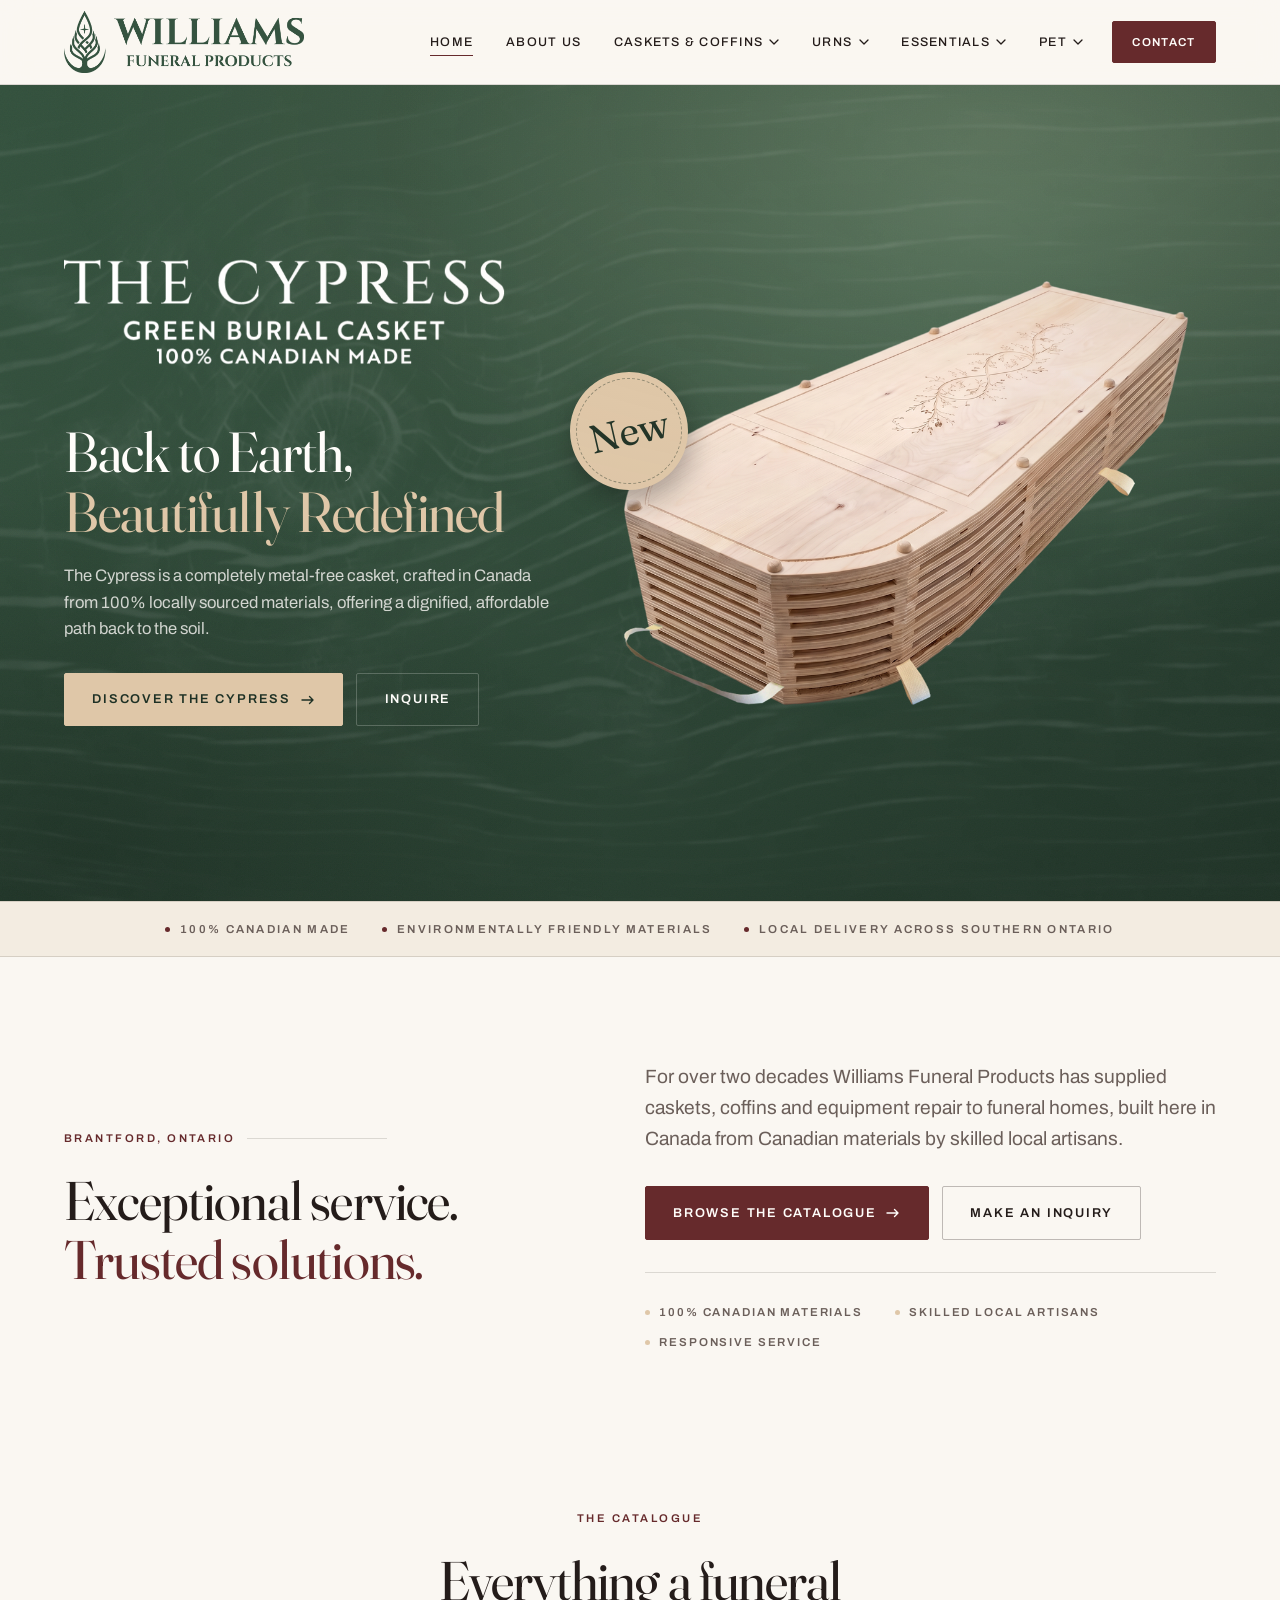
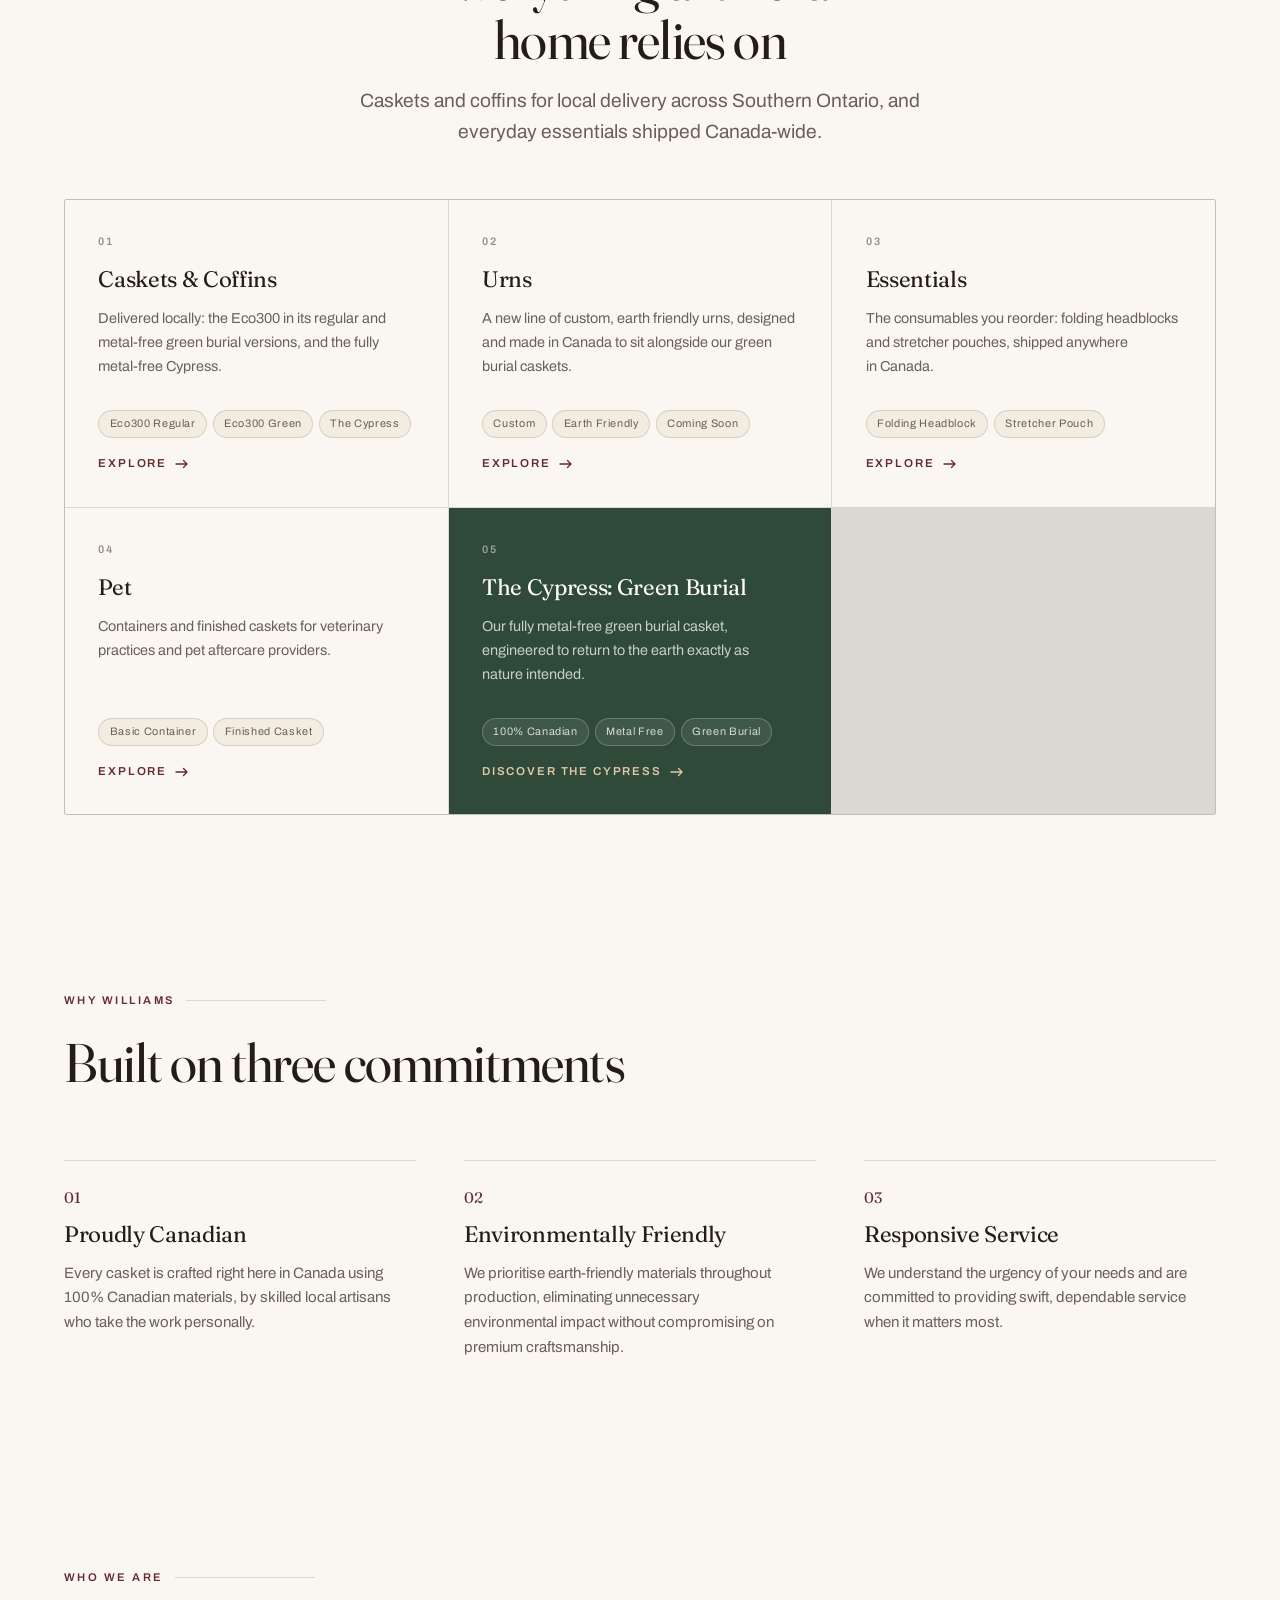
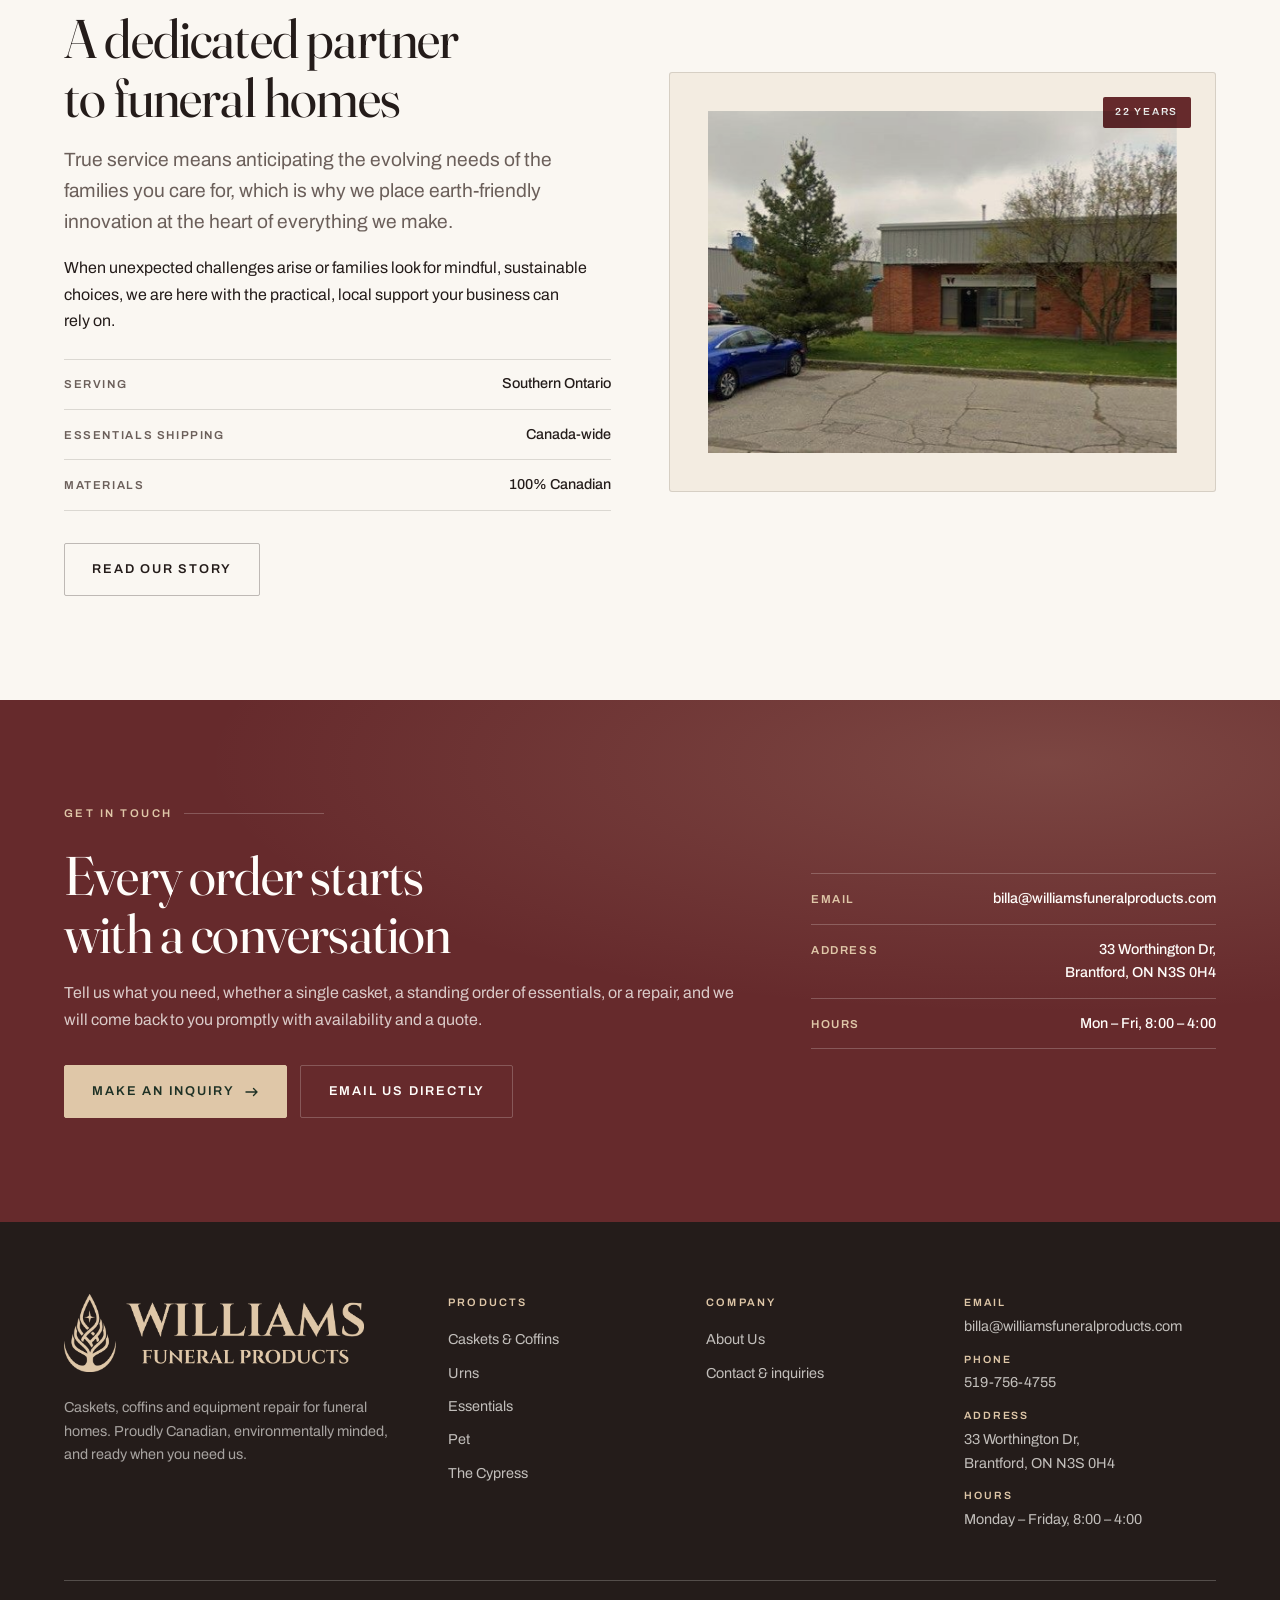
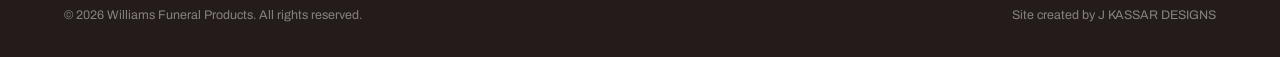
==== index.html @ d43fb92a "Add the Pet Urn as coming soon The Pet dropdown gains an earth friendly Pet Urn, tagged the same way" ====
<!DOCTYPE html>
<html lang="en-CA" class="no-js">
<head>
<meta charset="utf-8">
<meta name="viewport" content="width=device-width, initial-scale=1">
<title>Williams Funeral Products</title>
<meta name="description" content="Canadian casket manufacturer and funeral home supplier serving Southern Ontario. Caskets, coffins and equipment repair.">
<link rel="canonical" href="https://williamsfuneralproducts.com/">
<link rel="icon" href="favicon.ico" sizes="32x32">
<link rel="icon" href="assets/img/logos/icon-192.png" type="image/png" sizes="192x192">
<link rel="apple-touch-icon" href="apple-touch-icon.png">
<link rel="manifest" href="site.webmanifest">
<meta name="theme-color" content="#662a2c">

<!-- Open Graph / social -->
<meta property="og:type" content="website">
<meta property="og:site_name" content="Williams Funeral Products">
<meta property="og:title" content="Williams Funeral Products">
<meta property="og:description" content="Caskets, coffins and equipment repair for funeral homes. 100% Canadian materials, crafted by skilled local artisans in Brantford, Ontario.">
<meta property="og:url" content="https://williamsfuneralproducts.com/">
<meta property="og:image" content="https://williamsfuneralproducts.com/assets/img/site/og-default.jpg">
<meta property="og:image:width" content="1200">
<meta property="og:image:height" content="630">
<meta property="og:image:alt" content="Williams Funeral Products">
<meta property="og:locale" content="en_CA">
<meta name="twitter:card" content="summary_large_image">

<link rel="preconnect" href="https://fonts.googleapis.com">
<link rel="preconnect" href="https://fonts.gstatic.com" crossorigin>
<link href="https://fonts.googleapis.com/css2?family=Archivo:wght@400;500;600;700&family=Fraunces:opsz,wght@9..144,300..700&display=swap" rel="stylesheet">
<link rel="stylesheet" href="assets/css/style.css">
<script type="application/ld+json">
{
  "@context": "https://schema.org",
  "@type": "LocalBusiness",
  "@id": "https://williamsfuneralproducts.com/#business",
  "name": "Williams Funeral Products",
  "url": "https://williamsfuneralproducts.com/",
  "logo": "https://williamsfuneralproducts.com/assets/img/logos/wfp-logo.png",
  "image": "https://williamsfuneralproducts.com/assets/img/site/about-premises.jpg",
  "description": "Canadian casket manufacturer and funeral home supplier based in Brantford, Ontario. Caskets, coffins, essentials and equipment repair for Southern Ontario.",
  "telephone": "+1-519-756-4755",
  "email": "billa@williamsfuneralproducts.com",
  "address": {
    "@type": "PostalAddress",
    "streetAddress": "33 Worthington Dr",
    "addressLocality": "Brantford",
    "addressRegion": "ON",
    "postalCode": "N3S 0H4",
    "addressCountry": "CA"
  },
  "openingHoursSpecification": [{
    "@type": "OpeningHoursSpecification",
    "dayOfWeek": ["Monday","Tuesday","Wednesday","Thursday","Friday"],
    "opens": "08:00",
    "closes": "16:00"
  }],
  "areaServed": [
    {"@type":"AdministrativeArea","name":"Southern Ontario"},
    {"@type":"City","name":"Brantford, Ontario"},
    {"@type":"City","name":"Paris, Ontario"},
    {"@type":"City","name":"St. George, Ontario"},
    {"@type":"City","name":"Burford, Ontario"},
    {"@type":"City","name":"Mount Pleasant, Ontario"},
    {"@type":"City","name":"Scotland, Ontario"},
    {"@type":"City","name":"Cainsville, Ontario"},
    {"@type":"City","name":"Ohsweken, Ontario"},
    {"@type":"City","name":"Hagersville, Ontario"},
    {"@type":"City","name":"Caledonia, Ontario"},
    {"@type":"City","name":"Waterford, Ontario"},
    {"@type":"City","name":"Simcoe, Ontario"},
    {"@type":"City","name":"Port Dover, Ontario"},
    {"@type":"City","name":"Delhi, Ontario"},
    {"@type":"City","name":"Norwich, Ontario"},
    {"@type":"City","name":"Tillsonburg, Ontario"},
    {"@type":"City","name":"Woodstock, Ontario"},
    {"@type":"City","name":"Ingersoll, Ontario"},
    {"@type":"City","name":"Ayr, Ontario"},
    {"@type":"City","name":"Cambridge, Ontario"},
    {"@type":"City","name":"Kitchener, Ontario"},
    {"@type":"City","name":"Waterloo, Ontario"},
    {"@type":"City","name":"Guelph, Ontario"},
    {"@type":"City","name":"Hamilton, Ontario"},
    {"@type":"City","name":"Ancaster, Ontario"},
    {"@type":"City","name":"Dundas, Ontario"},
    {"@type":"City","name":"Stoney Creek, Ontario"},
    {"@type":"City","name":"Waterdown, Ontario"},
    {"@type":"City","name":"Flamborough, Ontario"},
    {"@type":"City","name":"Binbrook, Ontario"},
    {"@type":"City","name":"Burlington, Ontario"},
    {"@type":"City","name":"Grimsby, Ontario"},
    {"@type":"City","name":"Beamsville, Ontario"},
    {"@type":"City","name":"Lincoln, Ontario"},
    {"@type":"City","name":"Smithville, Ontario"},
    {"@type":"City","name":"St. Catharines, Ontario"},
    {"@type":"City","name":"Niagara Falls, Ontario"},
    {"@type":"City","name":"Niagara-on-the-Lake, Ontario"},
    {"@type":"City","name":"Thorold, Ontario"},
    {"@type":"City","name":"Welland, Ontario"},
    {"@type":"City","name":"Port Colborne, Ontario"},
    {"@type":"City","name":"Fort Erie, Ontario"},
    {"@type":"City","name":"Toronto, Ontario"},
    {"@type":"City","name":"Etobicoke, Ontario"},
    {"@type":"City","name":"North York, Ontario"},
    {"@type":"City","name":"Scarborough, Ontario"},
    {"@type":"City","name":"Mississauga, Ontario"},
    {"@type":"City","name":"Brampton, Ontario"},
    {"@type":"City","name":"Vaughan, Ontario"},
    {"@type":"City","name":"Woodbridge, Ontario"},
    {"@type":"City","name":"Markham, Ontario"},
    {"@type":"City","name":"Richmond Hill, Ontario"},
    {"@type":"City","name":"Thornhill, Ontario"},
    {"@type":"City","name":"Oakville, Ontario"},
    {"@type":"City","name":"Milton, Ontario"},
    {"@type":"City","name":"Georgetown, Ontario"},
    {"@type":"City","name":"Halton Hills, Ontario"},
    {"@type":"City","name":"Caledon, Ontario"},
    {"@type":"City","name":"Bolton, Ontario"},
    {"@type":"City","name":"Newmarket, Ontario"},
    {"@type":"City","name":"Aurora, Ontario"},
    {"@type":"City","name":"King City, Ontario"},
    {"@type":"City","name":"Stouffville, Ontario"},
    {"@type":"City","name":"Pickering, Ontario"},
    {"@type":"City","name":"Ajax, Ontario"},
    {"@type":"City","name":"Whitby, Ontario"},
    {"@type":"City","name":"Oshawa, Ontario"},
    {"@type":"City","name":"Bowmanville, Ontario"},
    {"@type":"City","name":"Windsor, Ontario"},
    {"@type":"City","name":"LaSalle, Ontario"},
    {"@type":"City","name":"Tecumseh, Ontario"},
    {"@type":"City","name":"Amherstburg, Ontario"},
    {"@type":"City","name":"Essex, Ontario"},
    {"@type":"City","name":"Kingsville, Ontario"},
    {"@type":"City","name":"Leamington, Ontario"},
    {"@type":"City","name":"Lakeshore, Ontario"},
    {"@type":"City","name":"Belle River, Ontario"},
    {"@type":"City","name":"Harrow, Ontario"},
    {"@type":"City","name":"Chatham, Ontario"},
    {"@type":"City","name":"Wallaceburg, Ontario"},
    {"@type":"City","name":"Tilbury, Ontario"},
    {"@type":"City","name":"Blenheim, Ontario"},
    {"@type":"City","name":"Ridgetown, Ontario"},
    {"@type":"City","name":"Wheatley, Ontario"},
    {"@type":"City","name":"London, Ontario"},
    {"@type":"City","name":"St. Thomas, Ontario"},
    {"@type":"City","name":"Strathroy, Ontario"},
    {"@type":"City","name":"Sarnia, Ontario"}
  ],
  "knowsAbout": [
    "100% Canadian-made caskets",
    "100% metal-free burial casket",
    "Canadian casket manufacturer",
    "Canadian casket supplier",
    "Canadian caskets and funeral supplies",
    "Canadian funeral products manufacturer",
    "Canadian funeral products supplier",
    "Canadian green burial casket",
    "Canadian-made caskets",
    "Canadian-made funeral caskets",
    "Canadian-made green casket",
    "Canadian-made wood caskets",
    "affordable funeral caskets",
    "affordable green burial casket",
    "animal aftercare supplies",
    "biodegradable casket Canada",
    "biodegradable casket supplier",
    "biodegradable coffin Canada",
    "burial caskets Canada",
    "cardboard headblock",
    "casket containers Canada",
    "casket delivery Southern Ontario",
    "casket delivery for funeral homes",
    "casket for natural burial cemetery",
    "casket manufacturer Brantford",
    "casket manufacturer Brantford Ontario",
    "casket manufacturer Ontario",
    "casket supplier Brantford",
    "casket supplier Burlington",
    "casket supplier Cambridge Ontario",
    "casket supplier Canada",
    "casket supplier Hamilton",
    "casket supplier London Ontario",
    "casket supplier Niagara Falls",
    "casket supplier Ontario",
    "casket supplier Southern Ontario",
    "casket supplier Southwestern Ontario",
    "casket supplier St. Catharines",
    "casket supplier Toronto",
    "casket supplier for funeral directors",
    "caskets and mortuary supplies Canada",
    "caskets for funeral homes",
    "custom funeral caskets",
    "eco casket for funeral homes",
    "eco-friendly casket Canada",
    "eco-friendly caskets for funeral homes",
    "eco-friendly funeral products Canada",
    "environmentally friendly casket",
    "environmentally friendly caskets Canada",
    "environmentally responsible funeral products",
    "exhumation container supplier",
    "faith-specific funeral caskets",
    "finished pet casket",
    "folding funeral headblock",
    "funeral casket catalogue",
    "funeral containers Canada",
    "funeral director essentials",
    "funeral director products Canada",
    "funeral director supplies Canada",
    "funeral headblocks",
    "funeral home casket supplier",
    "funeral home consumables",
    "funeral home equipment Canada",
    "funeral home equipment repair",
    "funeral home green burial options",
    "funeral home supplier Ontario",
    "funeral home supplier Woodstock Ontario",
    "funeral home supplies Canada",
    "funeral home supplies Guelph",
    "funeral home supplies Hamilton",
    "funeral home supplies Mississauga",
    "funeral home supplies Southern Ontario",
    "funeral home supplies and equipment",
    "funeral home supplies online Canada",
    "funeral industry equipment supplier",
    "funeral industry supplies Canada",
    "funeral positioning equipment",
    "funeral preparation headrest",
    "funeral preparation supplies",
    "funeral products supplier Canada",
    "funeral products supplier Oakville",
    "funeral products supplier Southern Ontario",
    "funeral supplies Brantford Ontario",
    "funeral supplies Greater Toronto Area",
    "funeral supplies Kitchener-Waterloo",
    "funeral supplies Niagara Region",
    "funeral supplies Southern Ontario",
    "funeral supplies shipped across Canada",
    "funeral supply company Brantford",
    "funeral supply company Canada",
    "funeral transfer pouch",
    "green burial casket Canada",
    "green burial casket supplier",
    "green funeral products Canada",
    "human remains transfer pouch",
    "lightweight green burial casket",
    "locally made Canadian caskets",
    "locally sourced Canadian casket",
    "made-to-order caskets",
    "memorial theme casket",
    "metal-free casket Canada",
    "mortuary headblocks",
    "mortuary preparation supplies",
    "mortuary stretcher pouch",
    "mortuary supplies Canada",
    "mortuary supplies Southern Ontario",
    "mortuary supplies online Canada",
    "natural burial casket Canada",
    "natural burial coffin Canada",
    "natural burial products Canada",
    "natural cedar casket",
    "natural wood burial casket",
    "organic burial casket Canada",
    "pet aftercare products",
    "pet burial containers",
    "pet casket supplier",
    "pet caskets Canada",
    "pet caskets for aftercare providers",
    "pet caskets for crematoriums",
    "pet caskets for veterinarians",
    "pet cremation containers",
    "pet funeral casket supplier",
    "pet funeral products Canada",
    "pet memorial caskets",
    "pet remains containers",
    "plywood caskets Canada",
    "poplar caskets Canada",
    "red cedar funeral casket",
    "religious caskets Canada",
    "rope handle casket",
    "stretcher pouch Canada",
    "sustainable casket Canada",
    "sustainable death-care products",
    "sustainable funeral casket",
    "sustainable funeral products Canada",
    "unique funeral caskets",
    "veterinary aftercare supplies",
    "veterinary funeral supplies",
    "viewing casket Canada",
    "wholesale casket supplier",
    "wholesale caskets Canada",
    "wholesale pet caskets Canada",
    "wooden caskets Canada",
    "wooden pet caskets",
    "Canadian casket manufacturing",
    "casket supply for funeral homes",
    "wholesale caskets",
    "funeral home supplies",
    "mortuary supplies",
    "funeral director supplies",
    "wooden caskets",
    "plywood caskets",
    "poplar caskets",
    "rope handle caskets",
    "viewing caskets",
    "green burial caskets",
    "natural burial caskets",
    "biodegradable caskets",
    "metal-free caskets",
    "eco-friendly caskets",
    "sustainable funeral products",
    "stretcher pouches",
    "human remains transfer pouches",
    "folding headblocks",
    "pet caskets",
    "wholesale pet caskets"
  ]
}
</script>
</head>
<body>
<a class="skip-link" href="#main">Skip to content</a>

<!-- ====================================================================
     Header
     ==================================================================== -->
<header class="site-head" data-head>
  <div class="wrap head-bar">
    <a class="brand" href="./" aria-label="Williams Funeral Products home">
      <img class="brand__full" src="assets/img/logos/wfp-logo.png" alt="" width="1846" height="477">
    </a>

    <nav class="nav" aria-label="Primary">
      <ul class="nav__list">
        <li class="nav__item"><a class="nav__link" href="./">Home</a></li>
        <li class="nav__item"><a class="nav__link" href="about">About Us</a></li>

        <li class="nav__item" data-dropdown>
          <a class="nav__link" href="caskets-containers" data-dropdown-trigger aria-expanded="false" aria-controls="menu-caskets">
            Caskets &amp; Coffins
            <svg class="nav__caret" width="10" height="6" viewBox="0 0 10 6" fill="none" aria-hidden="true"><path d="M1 1l4 4 4-4" stroke="currentColor" stroke-width="1.3" stroke-linecap="round" stroke-linejoin="round"/></svg>
          </a>
          <div class="mega" id="menu-caskets" data-dropdown-panel data-open="false">
            <p class="mega__head">Caskets &amp; Coffins, Local Delivery</p>
            <ul class="mega__list">
              <li><a class="mega__link" href="caskets-containers#eco300">Eco300 Regular</a></li>
              <li><a class="mega__link" href="caskets-containers#eco300-green">Eco300 Green</a></li>
              <li><a class="mega__link" href="cypress">The Cypress (Green Burial)</a></li>
            </ul>
            <a class="mega__all" href="caskets-containers">View all caskets &amp; coffins</a>
          </div>
        </li>

        <li class="nav__item" data-dropdown>
          <a class="nav__link" href="urns-vessels" data-dropdown-trigger aria-expanded="false" aria-controls="menu-urns">
            Urns
            <svg class="nav__caret" width="10" height="6" viewBox="0 0 10 6" fill="none" aria-hidden="true"><path d="M1 1l4 4 4-4" stroke="currentColor" stroke-width="1.3" stroke-linecap="round" stroke-linejoin="round"/></svg>
          </a>
          <div class="mega" id="menu-urns" data-dropdown-panel data-open="false">
            <p class="mega__head">Urns</p>
            <ul class="mega__list">
              <li><a class="mega__link" href="urns-vessels#custom-earth-friendly-urns">Custom Earth Friendly Urns <span class="soon-tag">Coming soon</span></a></li>
            </ul>
            <a class="mega__all" href="urns-vessels">View the urn range</a>
          </div>
        </li>


        <li class="nav__item" data-dropdown>
          <a class="nav__link" href="essentials" data-dropdown-trigger aria-expanded="false" aria-controls="menu-essentials">
            Essentials
            <svg class="nav__caret" width="10" height="6" viewBox="0 0 10 6" fill="none" aria-hidden="true"><path d="M1 1l4 4 4-4" stroke="currentColor" stroke-width="1.3" stroke-linecap="round" stroke-linejoin="round"/></svg>
          </a>
          <div class="mega" id="menu-essentials" data-dropdown-panel data-open="false">
            <p class="mega__head">Online Store Essentials, Canada-wide</p>
            <ul class="mega__list">
              <li><a class="mega__link" href="essentials#folding-headblock">Folding Headblock</a></li>
              <li><a class="mega__link" href="essentials#stretcher-pouch">Stretcher Pouch</a></li>
            </ul>
            <a class="mega__all" href="essentials">View all essentials</a>
          </div>
        </li>

        <li class="nav__item" data-dropdown>
          <a class="nav__link" href="veterinarian-pet" data-dropdown-trigger aria-expanded="false" aria-controls="menu-vet">
            Pet
            <svg class="nav__caret" width="10" height="6" viewBox="0 0 10 6" fill="none" aria-hidden="true"><path d="M1 1l4 4 4-4" stroke="currentColor" stroke-width="1.3" stroke-linecap="round" stroke-linejoin="round"/></svg>
          </a>
          <div class="mega" id="menu-vet" data-dropdown-panel data-open="false">
            <p class="mega__head">Pet Products</p>
            <ul class="mega__list">
              <li><a class="mega__link" href="veterinarian-pet#basic-container">Basic Container</a></li>
              <li><a class="mega__link" href="veterinarian-pet#finished-casket">Finished Casket</a></li>
              <li><a class="mega__link" href="veterinarian-pet#pet-urn">Pet Urn <span class="soon-tag">Coming soon</span></a></li>
            </ul>
            <a class="mega__all" href="veterinarian-pet">View all pet products</a>
          </div>
        </li>

        <li class="nav__item nav__item--cta"><a class="btn btn--nav" href="contact">Contact</a></li>
      </ul>
    </nav>


    <button class="burger" type="button" data-burger aria-expanded="false" aria-controls="mobile-drawer" aria-label="Open menu">
      <span></span><span></span><span></span>
    </button>
  </div>

</header>

<!-- Mobile drawer: a direct child of <body>. It must NOT live inside
     .site-head, whose backdrop-filter would make the header a
     containing block for this fixed-position element. -->
  <div class="drawer" id="mobile-drawer" data-drawer data-open="false" aria-hidden="true">
    <ul class="drawer__list">
      <li class="drawer__item"><a class="drawer__link" href="./">Home</a></li>
      <li class="drawer__item"><a class="drawer__link" href="about">About Us</a></li>

      <li class="drawer__item">
        <button class="drawer__toggle" type="button" data-acc-trigger aria-expanded="false" aria-controls="acc-caskets">
          Caskets &amp; Coffins
          <svg class="nav__caret" width="12" height="7" viewBox="0 0 10 6" fill="none" aria-hidden="true"><path d="M1 1l4 4 4-4" stroke="currentColor" stroke-width="1.3" stroke-linecap="round" stroke-linejoin="round"/></svg>
        </button>
        <div class="drawer__panel" id="acc-caskets" data-open="false"><div>
          <ul class="drawer__sub">
            <li><a href="caskets-containers#eco300">Eco300 Regular</a></li>
            <li><a href="caskets-containers#eco300-green">Eco300 Green</a></li>
            <li><a href="cypress">The Cypress (Green Burial)</a></li>
            <li><a href="caskets-containers">View all &rarr;</a></li>
          </ul>
        </div></div>
      </li>

      <li class="drawer__item">
        <button class="drawer__toggle" type="button" data-acc-trigger aria-expanded="false" aria-controls="acc-urns">
          Urns
          <svg class="nav__caret" width="12" height="7" viewBox="0 0 10 6" fill="none" aria-hidden="true"><path d="M1 1l4 4 4-4" stroke="currentColor" stroke-width="1.3" stroke-linecap="round" stroke-linejoin="round"/></svg>
        </button>
        <div class="drawer__panel" id="acc-urns" data-open="false"><div>
          <ul class="drawer__sub">
            <li><a href="urns-vessels#custom-earth-friendly-urns">Custom Earth Friendly Urns <span class="soon-tag">Coming soon</span></a></li>
            <li><a href="urns-vessels">View all &rarr;</a></li>
          </ul>
        </div></div>
      </li>


      <li class="drawer__item">
        <button class="drawer__toggle" type="button" data-acc-trigger aria-expanded="false" aria-controls="acc-essentials">
          Essentials
          <svg class="nav__caret" width="12" height="7" viewBox="0 0 10 6" fill="none" aria-hidden="true"><path d="M1 1l4 4 4-4" stroke="currentColor" stroke-width="1.3" stroke-linecap="round" stroke-linejoin="round"/></svg>
        </button>
        <div class="drawer__panel" id="acc-essentials" data-open="false"><div>
          <ul class="drawer__sub">
            <li><a href="essentials#folding-headblock">Folding Headblock</a></li>
            <li><a href="essentials#stretcher-pouch">Stretcher Pouch</a></li>
            <li><a href="essentials">View all &rarr;</a></li>
          </ul>
        </div></div>
      </li>

      <li class="drawer__item">
        <button class="drawer__toggle" type="button" data-acc-trigger aria-expanded="false" aria-controls="acc-vet">
          Pet
          <svg class="nav__caret" width="12" height="7" viewBox="0 0 10 6" fill="none" aria-hidden="true"><path d="M1 1l4 4 4-4" stroke="currentColor" stroke-width="1.3" stroke-linecap="round" stroke-linejoin="round"/></svg>
        </button>
        <div class="drawer__panel" id="acc-vet" data-open="false"><div>
          <ul class="drawer__sub">
            <li><a href="veterinarian-pet#basic-container">Basic Container</a></li>
            <li><a href="veterinarian-pet#finished-casket">Finished Casket</a></li>
            <li><a href="veterinarian-pet#pet-urn">Pet Urn <span class="soon-tag">Coming soon</span></a></li>
            <li><a href="veterinarian-pet">View all &rarr;</a></li>
          </ul>
        </div></div>
      </li>

      <li class="drawer__item"><a class="drawer__link" href="contact">Contact</a></li>
    </ul>

    <div class="drawer__foot">
      <a class="btn" href="contact">Make an inquiry</a>
      <div class="drawer__meta">
        <a href="mailto:billa@williamsfuneralproducts.com">billa@williamsfuneralproducts.com</a>
        <a href="tel:+15197564755">519-756-4755</a>
        <span>33 Worthington Dr, Brantford, ON N3S 0H4</span>
        <span>Monday &ndash; Friday, 8:00 &ndash; 4:00</span>
      </div>
    </div>
  </div>

<main id="main">

  <!-- ==================================================================
       Hero: The Cypress
       A full-width forest band, in the same language as the Cypress
       page's own hero. The photograph is flattened onto the forest
       ground at export, so the band's warm wash is painted above the
       content to keep the join invisible.
       ================================================================== -->
  <section class="cyp-hero" aria-labelledby="cyp-hero-title">
    <div class="wrap cyp-hero__inner">
      <div class="cyp-hero__copy">
        <img class="cyp-hero__mark" src="assets/img/logos/cypress-text-white.png" alt="" width="677" height="161" data-rise="1">

        <h1 class="cyp-hero__title" id="cyp-hero-title" data-rise="2">
          Back to Earth,
          <em>Beautifully Redefined</em>
        </h1>

        <p class="cyp-hero__lede" data-rise="3">
          The Cypress is a completely metal-free casket, crafted in Canada from
          100% locally sourced materials, offering a dignified, affordable path
          back to the soil.
        </p>

        <div class="btn-row cyp-hero__actions" data-rise="4">
          <a class="btn btn--sand" href="cypress">
            Discover the Cypress
            <svg class="btn__arrow" width="14" height="10" viewBox="0 0 14 10" fill="none" aria-hidden="true"><path d="M1 5h11M8.5 1.5L12 5l-3.5 3.5" stroke="currentColor" stroke-width="1.4" stroke-linecap="round" stroke-linejoin="round"/></svg>
          </a>
          <a class="btn btn--light cyp-hero__inquire" href="contact?product=The%20Cypress">Inquire</a>
        </div>
      </div>

      <div class="cyp-hero__stage" data-rise="5">
        <div class="cyp-hero__frame">
          <p class="sticker"><span class="sticker__word">New</span></p>
          <img class="cyp-hero__img" src="assets/img/products/cypress-hero.png" alt="The Cypress green burial casket, a light natural wood casket with slatted sides and a carved botanical motif on the lid" width="1000" height="752" loading="eager" fetchpriority="high">
        </div>
      </div>
    </div>
  </section>

  <div class="strip strip--wide">
    <div class="wrap strip__inner">
      <span><i class="strip__dot" aria-hidden="true"></i> 100% Canadian Made</span>
      <span><i class="strip__dot" aria-hidden="true"></i> Environmentally Friendly Materials</span>
      <span><i class="strip__dot" aria-hidden="true"></i> Local Delivery Across Southern Ontario</span>
    </div>
  </div>

  <!-- ==================================================================
       Who we are, in brief
       ================================================================== -->
  <section class="section intro" aria-labelledby="intro-title">
    <div class="wrap">
      <div class="intro__grid">
        <div data-reveal>
          <p class="eyebrow">Brantford, Ontario</p>
          <h2 class="h-lg intro__title" id="intro-title">
            Exceptional service.
            <em>Trusted solutions.</em>
          </h2>
        </div>

        <div data-reveal data-delay="1">
          <p class="lede">
            For over two decades Williams Funeral Products has supplied caskets,
            coffins and equipment repair to funeral homes, built here in
            Canada from Canadian materials by skilled local artisans.
          </p>
          <div class="btn-row intro__actions">
            <a class="btn" href="caskets-containers">
              Browse the catalogue
              <svg class="btn__arrow" width="14" height="10" viewBox="0 0 14 10" fill="none" aria-hidden="true"><path d="M1 5h11M8.5 1.5L12 5l-3.5 3.5" stroke="currentColor" stroke-width="1.4" stroke-linecap="round" stroke-linejoin="round"/></svg>
            </a>
            <a class="btn btn--ghost" href="contact">Make an inquiry</a>
          </div>
          <ul class="marks">
            <li>100% Canadian materials</li>
            <li>Skilled local artisans</li>
            <li>Responsive service</li>
          </ul>
        </div>
      </div>
    </div>
  </section>

  <!-- ==================================================================
       Catalogue
       ================================================================== -->
  <section class="section section--pull-up" aria-labelledby="cat-title">
    <div class="wrap">
      <div class="sec-head sec-head--center">
        <div class="sec-head__text" data-reveal>
          <p class="eyebrow eyebrow--center">The catalogue</p>
          <h2 class="h-lg sec-head__title" id="cat-title">Everything a funeral home relies on</h2>
          <p class="lede">
            Caskets and coffins for local delivery across Southern Ontario,
            and everyday essentials shipped Canada-wide.
          </p>
        </div>
        <!-- Temporarily removed until the printed catalogue exists. Restore as is.
        <a class="link-rule" href="contact" data-reveal data-delay="1">
          Request a full catalogue
          <svg width="14" height="10" viewBox="0 0 14 10" fill="none" aria-hidden="true"><path d="M1 5h11M8.5 1.5L12 5l-3.5 3.5" stroke="currentColor" stroke-width="1.4" stroke-linecap="round" stroke-linejoin="round"/></svg>
        </a>
        -->
      </div>

      <div class="cat-grid">
        <a class="cat-card" href="caskets-containers" data-reveal>
          <span class="cat-card__num">01</span>
          <h3 class="h-sm cat-card__title">Caskets &amp; Coffins</h3>
          <p class="cat-card__text">Delivered locally: the Eco300 in its regular and metal-free green burial versions, and the fully metal-free Cypress.</p>
          <ul class="cat-card__tags"><li>Eco300 Regular</li><li>Eco300 Green</li><li>The Cypress</li></ul>
          <span class="cat-card__go">Explore <svg width="14" height="10" viewBox="0 0 14 10" fill="none" aria-hidden="true"><path d="M1 5h11M8.5 1.5L12 5l-3.5 3.5" stroke="currentColor" stroke-width="1.4" stroke-linecap="round" stroke-linejoin="round"/></svg></span>
        </a>

        <a class="cat-card" href="urns-vessels" data-reveal data-delay="1">
          <span class="cat-card__num">02</span>
          <h3 class="h-sm cat-card__title">Urns</h3>
          <p class="cat-card__text">A new line of custom, earth friendly urns, designed and made in Canada to sit alongside our green burial caskets.</p>
          <ul class="cat-card__tags"><li>Custom</li><li>Earth Friendly</li><li>Coming Soon</li></ul>
          <span class="cat-card__go">Explore <svg width="14" height="10" viewBox="0 0 14 10" fill="none" aria-hidden="true"><path d="M1 5h11M8.5 1.5L12 5l-3.5 3.5" stroke="currentColor" stroke-width="1.4" stroke-linecap="round" stroke-linejoin="round"/></svg></span>
        </a>


        <a class="cat-card" href="essentials" data-reveal>
          <span class="cat-card__num">03</span>
          <h3 class="h-sm cat-card__title">Essentials</h3>
          <p class="cat-card__text">The consumables you reorder: folding headblocks and stretcher pouches, shipped anywhere in Canada.</p>
          <ul class="cat-card__tags"><li>Folding Headblock</li><li>Stretcher Pouch</li></ul>
          <span class="cat-card__go">Explore <svg width="14" height="10" viewBox="0 0 14 10" fill="none" aria-hidden="true"><path d="M1 5h11M8.5 1.5L12 5l-3.5 3.5" stroke="currentColor" stroke-width="1.4" stroke-linecap="round" stroke-linejoin="round"/></svg></span>
        </a>

        <a class="cat-card" href="veterinarian-pet" data-reveal data-delay="1">
          <span class="cat-card__num">04</span>
          <h3 class="h-sm cat-card__title">Pet</h3>
          <p class="cat-card__text">Containers and finished caskets for veterinary practices and pet aftercare providers.</p>
          <ul class="cat-card__tags"><li>Basic Container</li><li>Finished Casket</li></ul>
          <span class="cat-card__go">Explore <svg width="14" height="10" viewBox="0 0 14 10" fill="none" aria-hidden="true"><path d="M1 5h11M8.5 1.5L12 5l-3.5 3.5" stroke="currentColor" stroke-width="1.4" stroke-linecap="round" stroke-linejoin="round"/></svg></span>
        </a>

        <a class="cat-card cat-card--accent" href="cypress" data-reveal data-delay="2">
          <span class="cat-card__num">05</span>
          <h3 class="h-sm cat-card__title">The Cypress: Green Burial</h3>
          <p class="cat-card__text">Our fully metal-free green burial casket, engineered to return to the earth exactly as nature intended.</p>
          <ul class="cat-card__tags"><li>100% Canadian</li><li>Metal Free</li><li>Green Burial</li></ul>
          <span class="cat-card__go">Discover the Cypress <svg width="14" height="10" viewBox="0 0 14 10" fill="none" aria-hidden="true"><path d="M1 5h11M8.5 1.5L12 5l-3.5 3.5" stroke="currentColor" stroke-width="1.4" stroke-linecap="round" stroke-linejoin="round"/></svg></span>
        </a>
      </div>
    </div>
  </section>

  <!-- ==================================================================
       Why Williams
       ================================================================== -->
  <section class="section section--tight" aria-labelledby="why-title">
    <div class="wrap">
      <div class="sec-head">
        <div class="sec-head__text" data-reveal>
          <p class="eyebrow">Why Williams</p>
          <h2 class="h-lg sec-head__title" id="why-title">Built on three commitments</h2>
        </div>
      </div>

      <div class="values">
        <div class="value" data-reveal>
          <span class="value__num">01</span>
          <h3 class="h-sm value__title">Proudly Canadian</h3>
          <p class="value__text">
            Every casket is crafted right here in Canada using 100% Canadian
            materials, by skilled local artisans who take the work personally.
          </p>
        </div>
        <div class="value" data-reveal data-delay="1">
          <span class="value__num">02</span>
          <h3 class="h-sm value__title">Environmentally Friendly</h3>
          <p class="value__text">
            We prioritise earth-friendly materials throughout production,
            eliminating unnecessary environmental impact without compromising on
            premium craftsmanship.
          </p>
        </div>
        <div class="value" data-reveal data-delay="2">
          <span class="value__num">03</span>
          <h3 class="h-sm value__title">Responsive Service</h3>
          <p class="value__text">
            We understand the urgency of your needs and are committed to
            providing swift, dependable service when it matters most.
          </p>
        </div>
      </div>
    </div>
  </section>

  <!-- ==================================================================
       About excerpt
       ================================================================== -->
  <section class="section" aria-labelledby="about-title">
    <div class="wrap">
      <div class="split split--flip">
        <div class="split__media" data-reveal>
          <span class="split__badge">22 Years</span>
          <img src="assets/img/site/about-premises.jpg" alt="The Williams Funeral Products premises at 33 Worthington Drive in Brantford, a low brick and steel unit with the company sign beside the entrance" width="511" height="373" loading="lazy">
        </div>
        <div data-reveal data-delay="1">
          <p class="eyebrow">Who we are</p>
          <h2 class="h-lg sec-head__title" id="about-title">A dedicated partner to funeral homes</h2>
          <div class="prose">
            <p class="lede">
              True service means anticipating the evolving needs of the families
              you care for, which is why we place earth-friendly innovation at
              the heart of everything we make.
            </p>
            <p>
              When unexpected challenges arise or families look for mindful,
              sustainable choices, we are here with the practical, local support
              your business can rely on.
            </p>
          </div>
          <ul class="specs">
            <li><span class="specs__k">Serving</span> <span class="specs__v">Southern Ontario</span></li>
            <li><span class="specs__k">Essentials shipping</span> <span class="specs__v">Canada-wide</span></li>
            <li><span class="specs__k">Materials</span> <span class="specs__v">100% Canadian</span></li>
          </ul>
          <div class="btn-row" style="margin-top: var(--s5);">
            <a class="btn btn--ghost" href="about">Read our story</a>
          </div>
        </div>
      </div>
    </div>
  </section>

  <!-- ==================================================================
       Closing CTA
       ================================================================== -->
  <section class="band section" aria-labelledby="cta-title">
    <div class="wrap band__inner">
      <div class="band__grid">
        <div data-reveal>
          <p class="eyebrow eyebrow--light">Get in touch</p>
          <h2 class="h-lg band__title" id="cta-title">Every order starts with a conversation</h2>
          <p class="band__text">
            Tell us what you need, whether a single casket, a standing order of
            essentials, or a repair, and we will come back to you promptly with
            availability and a quote.
          </p>
          <div class="btn-row">
            <a class="btn btn--sand" href="contact">
              Make an inquiry
              <svg class="btn__arrow" width="14" height="10" viewBox="0 0 14 10" fill="none" aria-hidden="true"><path d="M1 5h11M8.5 1.5L12 5l-3.5 3.5" stroke="currentColor" stroke-width="1.4" stroke-linecap="round" stroke-linejoin="round"/></svg>
            </a>
            <a class="btn btn--light" href="mailto:billa@williamsfuneralproducts.com">Email us directly</a>
          </div>
        </div>
        <div data-reveal data-delay="1">
          <ul class="specs" style="margin-top:0; border-top-color: var(--rule-light);">
            <li style="border-bottom-color: var(--rule-light);"><span class="specs__k" style="color: var(--sand);">Email</span> <span class="specs__v"><a href="mailto:billa@williamsfuneralproducts.com" style="color:inherit;text-decoration:none;">billa@williamsfuneralproducts.com</a></span></li>
            <li style="border-bottom-color: var(--rule-light);"><span class="specs__k" style="color: var(--sand);">Address</span> <span class="specs__v">33 Worthington Dr,<br>Brantford, ON N3S 0H4</span></li>
            <li style="border-bottom-color: var(--rule-light);"><span class="specs__k" style="color: var(--sand);">Hours</span> <span class="specs__v">Mon &ndash; Fri, 8:00 &ndash; 4:00</span></li>
          </ul>
        </div>
      </div>
    </div>
  </section>

</main>

<!-- ====================================================================
     Footer
     ==================================================================== -->
<footer class="site-foot">
  <div class="wrap">
    <div class="foot-grid">
      <div class="foot__brand">
        <img src="assets/img/logos/wfp-logo-beige.png" alt="Williams Funeral Products" width="1846" height="477" loading="lazy">
        <p class="foot__blurb">
          Caskets, coffins and equipment repair for funeral homes.
          Proudly Canadian, environmentally minded, and ready when you need us.
        </p>
      </div>

      <div>
        <p class="foot__title">Products</p>
        <ul class="foot__list">
          <li><a href="caskets-containers">Caskets &amp; Coffins</a></li>
          <li><a href="urns-vessels">Urns</a></li>
          <li><a href="essentials">Essentials</a></li>
          <li><a href="veterinarian-pet">Pet</a></li>
          <li><a href="cypress">The Cypress</a></li>
        </ul>
      </div>

      <div>
        <p class="foot__title">Company</p>
        <ul class="foot__list">
          <li><a href="about">About Us</a></li>
          <li><a href="contact">Contact &amp; inquiries</a></li>
        </ul>
      </div>

      <address class="foot__meta">
        <div>
          <strong>Email</strong>
          <a href="mailto:billa@williamsfuneralproducts.com">billa@williamsfuneralproducts.com</a>
        </div>
        <div>
          <strong>Phone</strong>
          <a href="tel:+15197564755">519-756-4755</a>
        </div>
        <div>
          <strong>Address</strong>
          33 Worthington Dr,<br>Brantford, ON N3S 0H4
        </div>
        <div>
          <strong>Hours</strong>
          Monday &ndash; Friday, 8:00 &ndash; 4:00
        </div>
      </address>
    </div>

    <div class="foot-base">
      <p>&copy; <span data-year>2026</span> Williams Funeral Products. All rights reserved.</p>
      <p>Site created by <a class="foot-base__credit" href="https://jordandesigns.ca" target="_blank" rel="noopener noreferrer">J KASSAR DESIGNS</a></p>
    </div>
  </div>
</footer>

<script src="assets/js/main.js" defer></script>
</body>
</html>
---- assets/css/style.css ----
/* ==========================================================================
   Williams Funeral Products core stylesheet
   Aesthetic: editorial heritage. Warm paper ground, hairline rules,
   small-caps section markers, high-contrast serif display.
   ========================================================================== */

/* --------------------------------------------------------------------------
   1. Tokens
   -------------------------------------------------------------------------- */
:root {
  /* Brand colours, taken from the supplied logo artwork */
  --burgundy:      #662a2c;
  --logo-green:    #355340;
  --burgundy-deep: #4a1d1f;
  --burgundy-soft: #8a4144;
  --sand:          #dfc7a8;
  --sand-pale:     #ece0cd;

  /* The Cypress sub-brand */
  --forest:        #2f4a38;
  --forest-deep:   #1e3125;
  --forest-soft:   #4a6b54;

  /* Ground and ink */
  --paper:      #faf7f2;
  --paper-warm: #f3ece1;
  --paper-deep: #ebe2d4;
  --ink:        #241c1a;
  --ink-muted:  #6b5f5a;
  --ink-faint:  #9a8d86;
  --white:      #fffdfa;

  --rule:        rgba(36, 28, 26, 0.14);
  --rule-strong: rgba(36, 28, 26, 0.28);
  --rule-light:  rgba(255, 253, 250, 0.22);

  /* Type */
  --display: "Fraunces", "Iowan Old Style", Georgia, "Times New Roman", serif;
  --body:    "Archivo", "Helvetica Neue", Helvetica, Arial, sans-serif;

  /* Spacing scale */
  --s1: 0.5rem;  --s2: 0.75rem; --s3: 1rem;    --s4: 1.5rem;
  --s5: 2rem;    --s6: 3rem;    --s7: 4.5rem;  --s8: 6.5rem;
  --s9: 9rem;

  --wrap: 1400px;
  --gutter: clamp(1.25rem, 5vw, 4rem);

  --shadow-sm: 0 1px 2px rgba(36, 28, 26, 0.06),
               0 4px 12px rgba(36, 28, 26, 0.05);
  --shadow-md: 0 2px 6px rgba(36, 28, 26, 0.07),
               0 18px 40px -12px rgba(36, 28, 26, 0.16);
  --shadow-lg: 0 4px 10px rgba(36, 28, 26, 0.08),
               0 36px 70px -20px rgba(36, 28, 26, 0.26);

  --ease: cubic-bezier(0.22, 0.61, 0.36, 1);
  --head-h: 84px;
}

/* --------------------------------------------------------------------------
   2. Reset
   -------------------------------------------------------------------------- */
*, *::before, *::after { box-sizing: border-box; }

html {
  -webkit-text-size-adjust: 100%;
  scroll-behavior: smooth;
  scroll-padding-top: calc(var(--head-h) + 1rem);
}

body {
  margin: 0;
  background: var(--paper);
  color: var(--ink);
  font-family: var(--body);
  font-size: 1rem;
  line-height: 1.65;
  font-weight: 400;
  -webkit-font-smoothing: antialiased;
  -moz-osx-font-smoothing: grayscale;
  overflow-x: hidden;
}

img, svg, video { display: block; max-width: 100%; height: auto; }
button, input, select, textarea { font: inherit; color: inherit; }
a { color: inherit; }

h1, h2, h3, h4 {
  font-family: var(--display);
  font-weight: 400;
  font-variation-settings: "SOFT" 0, "WONK" 0;
  line-height: 1.08;
  letter-spacing: -0.015em;
  margin: 0;
  text-wrap: balance;
}

p { margin: 0; text-wrap: pretty; }
ul, ol { margin: 0; padding: 0; }

/* Paper grain, sitting above the ground, below all content */
body::before {
  content: "";
  position: fixed;
  inset: 0;
  z-index: 1;
  pointer-events: none;
  opacity: 0.035;
  background-image: url("data:image/svg+xml,%3Csvg xmlns='http://www.w3.org/2000/svg' width='200' height='200'%3E%3Cfilter id='n'%3E%3CfeTurbulence type='fractalNoise' baseFrequency='0.85' numOctaves='4' stitchTiles='stitch'/%3E%3C/filter%3E%3Crect width='200' height='200' filter='url(%23n)'/%3E%3C/svg%3E");
}

/* --------------------------------------------------------------------------
   3. Utilities
   -------------------------------------------------------------------------- */
.wrap {
  width: 100%;
  max-width: var(--wrap);
  margin-inline: auto;
  padding-inline: var(--gutter);
  position: relative;
  z-index: 2;
}
.wrap--narrow { max-width: 860px; }

.text-center { text-align: center; }
.text-center .btn-row { justify-content: center; }

.section { padding-block: clamp(3.5rem, 9vw, 6.5rem); position: relative; }
.section--tight { padding-block: clamp(2.5rem, 6vw, 4.5rem); }

.visually-hidden {
  position: absolute !important;
  width: 1px; height: 1px;
  padding: 0; margin: -1px;
  overflow: hidden;
  clip: rect(0 0 0 0);
  white-space: nowrap;
  border: 0;
}

.skip-link {
  position: absolute;
  left: var(--s3);
  top: -100px;
  z-index: 200;
  background: var(--burgundy);
  color: var(--white);
  padding: 0.7rem 1.1rem;
  border-radius: 2px;
  font-size: 0.85rem;
  font-weight: 600;
  text-decoration: none;
  transition: top 0.2s var(--ease);
}
.skip-link:focus { top: var(--s3); }

:focus-visible {
  outline: 2px solid var(--burgundy);
  outline-offset: 3px;
  border-radius: 2px;
}

/* Small-caps editorial label, optionally numbered */
.eyebrow {
  display: flex;
  align-items: center;
  gap: 0.7rem;
  font-family: var(--body);
  font-size: 0.7rem;
  font-weight: 600;
  letter-spacing: 0.22em;
  text-transform: uppercase;
  color: var(--burgundy);
  margin: 0 0 var(--s4);
}
.eyebrow::after {
  content: "";
  flex: 1;
  height: 1px;
  background: var(--rule);
  max-width: 140px;
}
.eyebrow--center { justify-content: center; }
.eyebrow--center::after { display: none; }
.eyebrow--light { color: var(--sand); }
.eyebrow--light::after { background: var(--rule-light); }

/* Display headings */
.h-xl { font-size: clamp(2.75rem, 7.5vw, 5.25rem); font-variation-settings: "opsz" 144, "SOFT" 0, "WONK" 0; }
.h-lg { font-size: clamp(2.1rem, 4.6vw, 3.4rem);   font-variation-settings: "opsz" 96, "SOFT" 0, "WONK" 0; }
.h-md { font-size: clamp(1.5rem, 2.6vw, 2.1rem);   font-variation-settings: "opsz" 48, "SOFT" 0, "WONK" 0; }
.h-sm { font-size: clamp(1.15rem, 1.8vw, 1.4rem);  font-variation-settings: "opsz" 24, "SOFT" 0, "WONK" 0; }

.lede {
  font-size: clamp(1.05rem, 1.5vw, 1.22rem);
  line-height: 1.62;
  color: var(--ink-muted);
}
.prose p + p { margin-top: 1.15em; }
.prose strong { font-weight: 600; color: var(--ink); }

.rule-h { height: 1px; background: var(--rule); border: 0; margin: 0; }

/* --------------------------------------------------------------------------
   4. Buttons
   -------------------------------------------------------------------------- */
.btn {
  --btn-bg: var(--burgundy);
  --btn-fg: var(--white);
  display: inline-flex;
  align-items: center;
  justify-content: center;
  gap: 0.6rem;
  padding: 0.95rem 1.7rem;
  background: var(--btn-bg);
  color: var(--btn-fg);
  border: 1px solid var(--btn-bg);
  border-radius: 2px;
  font-size: 0.8rem;
  font-weight: 600;
  letter-spacing: 0.14em;
  text-transform: uppercase;
  text-decoration: none;
  cursor: pointer;
  position: relative;
  transition: background-color 0.35s var(--ease), color 0.35s var(--ease),
              border-color 0.35s var(--ease), transform 0.35s var(--ease);
}
.btn__arrow { transition: transform 0.35s var(--ease); }
.btn:hover { background: var(--burgundy-deep); border-color: var(--burgundy-deep); transform: translateY(-2px); }
.btn:hover .btn__arrow { transform: translateX(4px); }
.btn:active { transform: translateY(0); }

.btn--ghost { --btn-bg: transparent; --btn-fg: var(--ink); border-color: var(--rule-strong); }
.btn--ghost:hover { background: var(--ink); border-color: var(--ink); color: var(--paper); }

.btn--light { --btn-bg: transparent; --btn-fg: var(--white); border-color: var(--rule-light); }
.btn--light:hover { background: var(--white); border-color: var(--white); color: var(--forest-deep); }

.btn--forest { --btn-bg: var(--forest); --btn-fg: var(--white); }
.btn--forest:hover { background: var(--forest-deep); border-color: var(--forest-deep); }

.btn--sand { --btn-bg: var(--sand); --btn-fg: var(--forest-deep); }
.btn--sand:hover { background: var(--white); border-color: var(--white); color: var(--forest-deep); }

/* Nav-bar sized CTA: the full button is built for page bodies and would
   crowd the 84px header against the 0.78rem nav links. */
.btn--nav {
  padding: 0.66rem 1.2rem;
  font-size: 0.72rem;
  letter-spacing: 0.12em;
}
.nav__item--cta { margin-left: 0.6rem; }

.btn-row { display: flex; flex-wrap: wrap; gap: 0.85rem; }
/* Pills and spec rows carry no bottom margin of their own, so a button row
   following one sits flush against it. Give it room to breathe. */
/* Colour options on a product card. The dot carries the colour and the name
   carries the meaning, so the swatch never depends on colour alone. */
.swatches {
  list-style: none;
  display: flex;
  flex-wrap: wrap;
  gap: 0.4rem 0.9rem;
  margin: 0.7rem 0 0;
  padding: 0;
}
.swatch {
  display: inline-flex;
  align-items: center;
  gap: 0.4rem;
  font-size: 0.78rem;
  color: var(--ink-muted);
}
.swatch__dot {
  width: 0.85rem;
  height: 0.85rem;
  flex: 0 0 auto;
  border-radius: 50%;
  background: var(--swatch);
  border: 1px solid rgba(36, 28, 26, 0.22);
}

.prod__meta + .btn-row,
.specs + .btn-row { margin-top: var(--s4); }

/* Underlined text link with a rule that draws in on hover */
.link-rule {
  display: inline-flex;
  align-items: center;
  gap: 0.5rem;
  font-size: 0.78rem;
  font-weight: 600;
  letter-spacing: 0.14em;
  text-transform: uppercase;
  text-decoration: none;
  color: var(--burgundy);
  padding-bottom: 0.35rem;
  background-image: linear-gradient(var(--burgundy), var(--burgundy));
  background-repeat: no-repeat;
  background-position: 0 100%;
  background-size: 0% 1px;
  transition: background-size 0.4s var(--ease);
}
.link-rule:hover { background-size: 100% 1px; }
.link-rule svg { transition: transform 0.35s var(--ease); }
.link-rule:hover svg { transform: translateX(4px); }

/* --------------------------------------------------------------------------
   5. Header + navigation
   -------------------------------------------------------------------------- */
.site-head {
  position: sticky;
  top: 0;
  z-index: 100;
  background: rgba(250, 247, 242, 0.88);
  backdrop-filter: blur(14px) saturate(140%);
  -webkit-backdrop-filter: blur(14px) saturate(140%);
  border-bottom: 1px solid var(--rule);
  transition: box-shadow 0.3s var(--ease), background-color 0.3s var(--ease);
}
.site-head.is-stuck { box-shadow: var(--shadow-sm); background: rgba(250, 247, 242, 0.96); }

.head-bar {
  height: var(--head-h);
  display: flex;
  align-items: center;
  justify-content: space-between;
  gap: var(--s4);
}

/* The lockup is the mark beside two lines of type, ~3.9:1, so it is sized by
   height against the header bar and capped on width for narrow phones. */
.brand { display: flex; align-items: center; flex-shrink: 0; text-decoration: none; }
.brand__full { display: block; height: clamp(51px, 7.7vw, 64px); width: auto; max-width: 62vw; }

/* Desktop nav */
.nav { display: none; }
.nav__list { list-style: none; display: flex; align-items: center; gap: 0.35rem; }
.nav__item { position: relative; }

.nav__link {
  display: inline-flex;
  align-items: center;
  gap: 0.4rem;
  position: relative;
  padding: 0.6rem 0.85rem;
  font-family: var(--body);
  font-size: 0.78rem;
  font-weight: 500;
  letter-spacing: 0.1em;
  text-transform: uppercase;
  text-decoration: none;
  color: var(--ink);
  background: none;
  border: 0;
  border-radius: 2px;
  cursor: pointer;
  white-space: nowrap;
  transition: color 0.25s var(--ease);
}
.nav__link::after {
  content: "";
  position: absolute;
  left: 0.85rem;
  right: 0.85rem;
  bottom: 0.35rem;
  height: 1px;
  background: var(--burgundy);
  transform: scaleX(0);
  transform-origin: left;
  transition: transform 0.35s var(--ease);
}
.nav__link:hover, .nav__link[aria-expanded="true"] { color: var(--burgundy); }
.nav__link:hover::after,
.nav__link[aria-expanded="true"]::after,
.nav__item.is-current > .nav__link::after { transform: scaleX(1); }
.nav__caret { transition: transform 0.3s var(--ease); }
.nav__link[aria-expanded="true"] .nav__caret { transform: rotate(180deg); }

/* Mega dropdown */
.mega {
  position: absolute;
  top: calc(100% + 0.4rem);
  left: 50%;
  transform: translateX(-50%) translateY(-8px);
  min-width: 300px;
  background: var(--white);
  border: 1px solid var(--rule);
  border-radius: 3px;
  box-shadow: var(--shadow-lg);
  padding: 1.25rem;
  opacity: 0;
  visibility: hidden;
  /* Visibility is switched instantly on open and only delayed on close, so
     the panel still fades out but is focusable the moment it opens. A
     transitioned visibility stays computed-hidden on the opening frame,
     which makes keyboard focus into the panel silently fail. */
  transition: opacity 0.28s var(--ease), transform 0.28s var(--ease),
              visibility 0s linear 0.28s;
}
.mega[data-open="true"] {
  opacity: 1;
  visibility: visible;
  transform: translateX(-50%) translateY(0);
  transition: opacity 0.28s var(--ease), transform 0.28s var(--ease),
              visibility 0s linear 0s;
}
.mega__head {
  font-size: 0.66rem;
  font-weight: 600;
  letter-spacing: 0.2em;
  text-transform: uppercase;
  color: var(--ink-faint);
  padding: 0 0.65rem 0.7rem;
  margin-bottom: 0.55rem;
  border-bottom: 1px solid var(--rule);
}
.mega__list { list-style: none; display: grid; gap: 1px; }
.mega--two { min-width: 460px; }
.mega--two .mega__list { grid-template-columns: 1fr 1fr; column-gap: 0.75rem; }
.mega__link {
  display: block;
  padding: 0.5rem 0.65rem;
  white-space: nowrap;
  font-size: 0.86rem;
  text-decoration: none;
  color: var(--ink-muted);
  border-radius: 2px;
  transition: color 0.2s var(--ease), background-color 0.2s var(--ease),
              padding-left 0.25s var(--ease);
}
.mega__link:hover { color: var(--burgundy); background: var(--paper-warm); padding-left: 0.95rem; }

/* "Coming soon" tag, used beside a menu item for a range that is announced
   but not yet orderable. */
.soon-tag {
  margin-left: 0.4rem;
  white-space: nowrap;
  font-size: 0.68rem;
  font-weight: 600;
  letter-spacing: 0.1em;
  text-transform: uppercase;
  color: var(--ink-faint);
}
.mega__all {
  display: block;
  margin-top: 0.6rem;
  padding: 0.6rem 0.65rem 0;
  border-top: 1px solid var(--rule);
  font-size: 0.7rem;
  font-weight: 600;
  letter-spacing: 0.14em;
  text-transform: uppercase;
  text-decoration: none;
  color: var(--burgundy);
}
.mega__all:hover { color: var(--burgundy-deep); }


/* Hamburger */
.burger {
  display: inline-flex;
  flex-direction: column;
  justify-content: center;
  gap: 6px;
  width: 44px;
  height: 44px;
  padding: 0 6px;
  background: none;
  border: 0;
  cursor: pointer;
}
.burger span {
  display: block;
  height: 3px;
  width: 100%;
  border-radius: 2px;
  background: var(--logo-green);
  transition: transform 0.32s var(--ease), opacity 0.2s var(--ease);
}
.burger[aria-expanded="true"] span:nth-child(1) { transform: translateY(9px) rotate(45deg); }
.burger[aria-expanded="true"] span:nth-child(2) { opacity: 0; }
.burger[aria-expanded="true"] span:nth-child(3) { transform: translateY(-9px) rotate(-45deg); }

/* Mobile drawer */
.drawer {
  position: fixed;
  inset: var(--head-h) 0 0;
  z-index: 99;
  background: var(--paper);
  border-top: 1px solid var(--rule);
  padding: var(--s4) var(--gutter) var(--s7);
  overflow-y: auto;
  overscroll-behavior: contain;
  opacity: 0;
  visibility: hidden;
  transform: translateY(-12px);
  transition: opacity 0.3s var(--ease), transform 0.3s var(--ease),
              visibility 0.3s var(--ease);
}
.drawer[data-open="true"] { opacity: 1; visibility: visible; transform: translateY(0); }
.drawer__list { list-style: none; }
.drawer__item { border-bottom: 1px solid var(--rule); }

.drawer__link, .drawer__toggle {
  display: flex;
  align-items: center;
  justify-content: space-between;
  width: 100%;
  gap: var(--s3);
  padding: 1.05rem 0.15rem;
  font-family: var(--display);
  font-size: 1.3rem;
  font-weight: 400;
  font-variation-settings: "opsz" 36, "SOFT" 0, "WONK" 0;
  text-align: left;
  text-decoration: none;
  color: var(--ink);
  background: none;
  border: 0;
  cursor: pointer;
}
.drawer__toggle .nav__caret { color: var(--burgundy); flex-shrink: 0; }
.drawer__toggle[aria-expanded="true"] { color: var(--burgundy); }
.drawer__toggle[aria-expanded="true"] .nav__caret { transform: rotate(180deg); }

.drawer__panel {
  display: grid;
  grid-template-rows: 0fr;
  transition: grid-template-rows 0.36s var(--ease);
}
.drawer__panel[data-open="true"] { grid-template-rows: 1fr; }
.drawer__panel > div { overflow: hidden; }
.drawer__sub { list-style: none; padding: 0 0 0.9rem 0.15rem; }
.drawer__sub a {
  display: block;
  padding: 0.55rem 0 0.55rem 1rem;
  border-left: 1px solid var(--rule);
  font-size: 0.95rem;
  color: var(--ink-muted);
  text-decoration: none;
  transition: color 0.2s var(--ease), border-color 0.2s var(--ease);
}
.drawer__sub a:hover { color: var(--burgundy); border-color: var(--burgundy); }

.drawer__foot { margin-top: var(--s5); display: grid; gap: var(--s4); }
.drawer__meta { font-size: 0.85rem; color: var(--ink-muted); display: grid; gap: 0.4rem; }
.drawer__meta a { color: var(--burgundy); text-decoration: none; }

body.is-locked { overflow: hidden; }

@media (min-width: 1280px) {
  .nav { display: block; }
  .burger { display: none; }
  .drawer { display: none !important; }
  .brand__full { height: 62px; }
}
/* --------------------------------------------------------------------------
   6. Cypress hero (home)
   A full-width forest band advertising the casket: copy on the left, the
   casket on the right. The casket is a cut-out PNG, so the ground behind
   it is whatever this section paints, at full fidelity.
   -------------------------------------------------------------------------- */
/* Desktop: the hero is exactly one screen tall and the casket absorbs
   whatever height the copy leaves behind, so the composition is never
   sliced by the fold. The height has to be definite rather than a minimum,
   otherwise the image's intrinsic size wins and the section grows again. */
.cyp-hero {
  position: relative;
  overflow: hidden;
  color: var(--white);
  display: flex;
  flex-direction: column;
  justify-content: center;
  height: calc(100vh - var(--head-h));
  height: calc(100svh - var(--head-h));
  min-height: 560px;
  max-height: 940px;
  padding-block: clamp(1.5rem, 3vw, 2.75rem);
  /* The lift sits to the upper right, behind the casket, so the copy on the
     left keeps its contrast against the deepest part of the gradient. */
  background:
    radial-gradient(72% 86% at 76% 16%, rgba(94, 130, 104, 0.55), transparent 64%),
    radial-gradient(60% 70% at 6% 96%, rgba(19, 34, 25, 0.55), transparent 70%),
    linear-gradient(152deg, #33513d 0%, var(--forest) 46%, var(--forest-deep) 100%);
}
/* Wood grain over the ground only: it sits below the content layer so the
   product photograph itself stays crisp.

   The texture is a photographed board carrying its detail in an alpha
   channel over a flat grey. Compositing it normally would lift that grey
   into the band and leave the green looking washed out, so it is screened
   instead: black areas of the grain leave the ground untouched, and only
   the bright grain lines lift, which keeps the green saturated.

   It is a single board rather than a tile, so it is never repeated: that
   would show the same knot over and over.

   The whole board is drawn, stretched to the band rather than cropped to it.
   `cover` threw away roughly a third of the image, knots included. The grain
   runs horizontally, so stretching along its length reads as longer boards
   rather than as distortion. */
.cyp-hero::before {
  content: "";
  position: absolute;
  inset: 0;
  z-index: 1;
  pointer-events: none;
  opacity: 0.38;
  mix-blend-mode: screen;
  background-image: url("../img/textures/wood-grain.png");
  background-repeat: no-repeat;
  background-size: 100% 100%;
  background-position: center;
}
.cyp-hero::after {
  content: "";
  position: absolute;
  inset: 0;
  z-index: 3;
  pointer-events: none;
  background: radial-gradient(120% 85% at 78% 6%, rgba(223, 199, 168, 0.14), transparent 62%);
}
.cyp-hero__inner {
  position: relative;
  z-index: 2;
  flex: 1 1 auto;
  min-height: 0;
  display: grid;
  grid-template-columns: 1fr;
  align-content: center;
  gap: clamp(1.25rem, 3vw, 2rem);
}
.cyp-hero__copy { max-width: 34rem; }

.cyp-hero__mark {
  width: clamp(17.6rem, 34.4vw, 28.95rem);
  height: auto;
  margin-bottom: clamp(50px, 4.5vw, 76px);
}
.cyp-hero__title {
  font-family: var(--display);
  font-weight: 400;
  font-size: clamp(2.25rem, 4.4vw, 3.7rem);
  font-variation-settings: "opsz" 144, "SOFT" 0, "WONK" 0;
  line-height: 1.06;
  letter-spacing: -0.015em;
  color: var(--white);
  margin: 0 0 clamp(0.85rem, 1.7vw, 1.3rem);
  text-wrap: balance;
}
.cyp-hero__title em {
  display: block;
  font-style: normal;
  color: var(--sand);
}
.cyp-hero__lede {
  font-size: clamp(1rem, 1.3vw, 1.14rem);
  line-height: 1.6;
  color: rgba(255, 253, 250, 0.78);
  margin-bottom: clamp(1.4rem, 2.4vw, 2rem);
}

/* The frame shrink-wraps the casket so the sticker hangs off its actual
   corner rather than off an empty box. */
.cyp-hero__stage {
  min-height: 0;
  display: flex;
  justify-content: center;
  align-items: center;
}
.cyp-hero__frame {
  position: relative;
  display: flex;
  align-items: center;
  justify-content: center;
  max-width: 100%;
}
.cyp-hero__img {
  width: auto;
  height: auto;
  max-width: 100%;
  max-height: 100%;
}


@media (min-width: 900px) {
  /* Copy left, casket right. The frame is left to shrink-wrap the casket so
     the sticker anchors to the photograph itself; the image is capped
     against the viewport instead, which keeps the hero on one screen. */
  .cyp-hero__inner {
    grid-template-columns: minmax(0, 0.88fr) minmax(0, 1.12fr);
    grid-template-rows: minmax(0, 1fr);
    align-items: center;
    column-gap: clamp(1.5rem, 3.5vw, 3.5rem);
  }
  .cyp-hero__stage { align-self: stretch; }
  .cyp-hero__frame { max-height: 100%; }
  .cyp-hero__img {
    max-height: min(calc(100vh - var(--head-h) - 7rem), 820px);
    max-height: min(calc(100svh - var(--head-h) - 7rem), 820px);
  }
}

/* Short desktop screens (720p laptops): the copy is trimmed so the casket
   still has room to read, rather than being squeezed to a thumbnail. */
@media (min-width: 900px) and (max-height: 820px) {
  .cyp-hero__mark { width: clamp(14.86rem, 25vw, 21.12rem); margin-bottom: 50px; }
  .cyp-hero__title { font-size: clamp(1.9rem, 3.2vw, 2.7rem); margin-bottom: 0.55rem; }
  .cyp-hero__lede { font-size: 0.97rem; margin-bottom: 1rem; }
}

/* Below the desktop breakpoint the hero returns to natural flow: a phone
   should scroll rather than have the copy crushed to fit one screen. */
@media (max-width: 899px) {
  /* With the band sized by its content rather than the viewport, this
     padding is the only thing holding the wordmark off the header and the
     casket off the strip below, so it is set generously here. */
  .cyp-hero {
    height: auto;
    min-height: 0;
    max-height: none;
    padding-block: clamp(3rem, 11.8vw, 4.7rem);
  }
  .cyp-hero__frame { height: auto; }
  .cyp-hero__img { max-height: 46vh; }
  /* Phones get the original centred composition; the left-aligned two
     column arrangement is a desktop-only idea. */
  .cyp-hero__inner { justify-items: center; }
  .cyp-hero__copy { max-width: none; text-align: center; }
  .cyp-hero__mark { width: min(86vw, 360px); margin-inline: auto; margin-bottom: 50px; }
  .cyp-hero__actions { justify-content: center; }

  /* On a phone the home hero reads as an advert rather than a page intro:
     the lede and the secondary Inquire button are dropped so the casket
     photograph rises into the composition. The Cypress page keeps both. */
  .cyp-hero__lede,
  .cyp-hero__inquire { display: none; }

  /* The band is taller than it is wide here, so stretching the whole board
     into it would squeeze the grain to about a third of its width and it
     would stop reading as wood. Phones keep the cropped, correctly
     proportioned grain instead. */
  .cyp-hero::before { background-size: cover; }
}

/* NEW sticker: a stamped roundel, angled so it reads as applied by hand
   rather than laid out on the grid. */
.sticker {
  position: absolute;
  z-index: 4;
  top: 24%;
  left: clamp(-3rem, -2vw, -1.25rem);
  display: grid;
  place-content: center;
  width: clamp(84px, 9.5vw, 118px);
  aspect-ratio: 1;
  border-radius: 50%;
  background: var(--sand);
  color: var(--forest-deep);
  text-align: center;
  transform: rotate(-13deg);
  box-shadow: 0 12px 28px rgba(0, 0, 0, 0.30);
}
.sticker::before {
  content: "";
  position: absolute;
  inset: 6px;
  border: 1px dashed rgba(30, 49, 37, 0.40);
  border-radius: 50%;
}
.sticker__word {
  font-family: var(--display);
  font-size: clamp(1.85rem, 3.1vw, 2.6rem);
  font-variation-settings: "opsz" 48, "SOFT" 0, "WONK" 0;
  line-height: 1;
}

/* The band clips its overflow, and the roundel is rotated, so its painted
   box is wider than its layout box. Keep it clear of the gutter on phones. */
@media (max-width: 899px) {
  .sticker { left: 0.75rem; }
}


/* --------------------------------------------------------------------------
   6a. Cypress page hero
   Wordmark and casket, nothing else. Both columns are equal, and the
   wordmark is sized so its height matches the casket's: the casket is
   1000x752 and the wordmark 677x864, so at a column width W the casket
   stands 0.752W tall and the wordmark needs to be 0.752W x 0.784 = 0.589W
   wide to match it.
   -------------------------------------------------------------------------- */
.cyp-page-hero {
  position: relative;
  overflow: hidden;
  color: var(--white);
  padding-block: clamp(2.5rem, 6vw, 5rem);
  background:
    radial-gradient(72% 86% at 76% 16%, rgba(94, 130, 104, 0.55), transparent 64%),
    radial-gradient(60% 70% at 6% 96%, rgba(19, 34, 25, 0.55), transparent 70%),
    linear-gradient(152deg, #33513d 0%, var(--forest) 46%, var(--forest-deep) 100%);
}
.cyp-page-hero::before {
  content: "";
  position: absolute;
  inset: 0;
  z-index: 1;
  pointer-events: none;
  opacity: 0.38;
  mix-blend-mode: screen;
  background-image: url("../img/textures/wood-grain.png");
  background-repeat: no-repeat;
  background-size: cover;
  background-position: center;
}
.cyp-page-hero__grid {
  position: relative;
  z-index: 2;
  display: grid;
  grid-template-columns: 1fr;
  align-items: center;
  gap: clamp(2rem, 4vw, 3.5rem);
}
.cyp-page-hero__title { margin: 0; }
.cyp-page-hero__mark { width: min(100%, 470px); height: auto; margin-inline: auto; }
.cyp-page-hero__shot { width: 100%; height: auto; }

@media (min-width: 900px) {
  .cyp-page-hero__grid { grid-template-columns: 1fr 1fr; }
}
@media (max-width: 899px) {
  /* Stacked, the wordmark no longer has a casket beside it to match, so it
     is sized for the page rather than for the pairing. */
  .cyp-page-hero__mark { width: min(80%, 360px); }
}

/* --------------------------------------------------------------------------
   6b. Home intro
   -------------------------------------------------------------------------- */
.intro__grid {
  display: grid;
  grid-template-columns: 1fr;
  gap: clamp(1.5rem, 3.5vw, 3.5rem);
  align-items: start;
}
.intro__title em { display: block; font-style: normal; color: var(--burgundy); }
.intro__actions { margin-top: var(--s5); }
@media (min-width: 900px) {
  /* The headline column is much shorter than the copy column, so it is
     centred against it rather than top-aligned, which would leave a hole
     the height of the buttons underneath the headline. */
  .intro__grid {
    grid-template-columns: minmax(0, 0.95fr) minmax(0, 1.05fr);
    align-items: center;
    column-gap: clamp(2rem, 5vw, 5rem);
  }
}

/* Dotted credentials list, matching the marquee strip below the hero */
.marks {
  display: flex;
  flex-wrap: wrap;
  gap: 0 var(--s5);
  margin-top: var(--s5);
  padding-top: var(--s4);
  border-top: 1px solid var(--rule);
  list-style: none;
}
.marks li {
  padding: 0.35rem 0;
  font-size: 0.72rem;
  font-weight: 600;
  letter-spacing: 0.16em;
  text-transform: uppercase;
  color: var(--ink-muted);
}
/* A drawn dot rather than a dash character, matching the marquee strip */
.marks li::before {
  content: "";
  display: inline-block;
  width: 5px;
  height: 5px;
  border-radius: 50%;
  background: var(--sand);
  vertical-align: middle;
  margin-right: 0.6rem;
}

/* --------------------------------------------------------------------------
   7. Marquee strip
   -------------------------------------------------------------------------- */
.strip {
  border-block: 1px solid var(--rule);
  background: var(--paper-warm);
  padding-block: 1.1rem;
  margin-top: clamp(3rem, 7vw, 5rem);
  overflow: hidden;
}
.strip--wide { margin-top: 0; }
.strip--wide .strip__inner {
  gap: var(--s3) var(--s5);
}
/* Spread across the full width only once all three points genuinely fit on
   one line, measured at 1360px with the current wording. Below that they
   wrap, and space-between pins each wrapped line to the left edge, so they
   stay centred under the hero instead. This is deliberately not tied to the
   1280px nav breakpoint: it depends on the length of the three strings, so
   re-measure it if that copy changes. */
@media (min-width: 1360px) {
  .strip--wide .strip__inner { justify-content: space-between; }
}

.strip__inner {
  display: flex;
  align-items: center;
  gap: var(--s4) var(--s6);
  flex-wrap: wrap;
  justify-content: center;
  font-size: 0.72rem;
  font-weight: 600;
  letter-spacing: 0.2em;
  text-transform: uppercase;
  color: var(--ink-muted);
  text-align: center;
}
.strip__inner span { display: inline-flex; align-items: center; gap: 0.6rem; }
.strip__dot { width: 5px; height: 5px; border-radius: 50%; background: var(--burgundy); flex-shrink: 0; }

/* --------------------------------------------------------------------------
   8. Section headers
   -------------------------------------------------------------------------- */
.sec-head {
  display: grid;
  gap: var(--s4);
  align-items: end;
  margin-bottom: clamp(2rem, 4vw, 3.25rem);
}
.sec-head__text { max-width: 40rem; }
.sec-head__title { margin-bottom: var(--s3); }
@media (min-width: 860px) {
  .sec-head { grid-template-columns: 1fr auto; }
}

/* Centred variant, used for the home catalogue header. The default splits
   into title-left and link-right at 860px, so that split is undone here and
   the link sits centred beneath the text instead. */
.sec-head--center { justify-items: center; text-align: center; }
.sec-head--center .sec-head__text { margin-inline: auto; }
@media (min-width: 860px) {
  .sec-head--center { grid-template-columns: 1fr; }
}

/* Pulls a section up towards the one above it. Two adjacent .section blocks
   stack their padding, which reached about 200px between the home intro and
   the catalogue header and read as a hole rather than a break. */
.section--pull-up { padding-top: clamp(2rem, 4vw, 3rem); }

/* --------------------------------------------------------------------------
   9. Category cards
   -------------------------------------------------------------------------- */
.cat-grid {
  display: grid;
  grid-template-columns: 1fr;
  gap: 1px;
  background: var(--rule);
  border: 1px solid var(--rule);
  border-radius: 3px;
  overflow: hidden;
}
.cat-card {
  position: relative;
  display: flex;
  flex-direction: column;
  gap: var(--s3);
  padding: clamp(1.5rem, 2.6vw, 2.1rem);
  background: var(--paper);
  text-decoration: none;
  color: inherit;
  min-height: 250px;
  transition: background-color 0.4s var(--ease);
}
.cat-card:hover { background: var(--white); }
.cat-card__num {
  font-size: 0.68rem;
  font-weight: 600;
  letter-spacing: 0.2em;
  color: var(--ink-faint);
  font-variant-numeric: tabular-nums;
}
.cat-card__title { transition: color 0.3s var(--ease); }
.cat-card:hover .cat-card__title { color: var(--burgundy); }
.cat-card__text { font-size: 0.9rem; color: var(--ink-muted); }
.cat-card__tags {
  list-style: none;
  display: flex;
  flex-wrap: wrap;
  gap: 0.35rem;
  margin-top: auto;
  padding-top: var(--s3);
}
.cat-card__tags li {
  font-size: 0.68rem;
  letter-spacing: 0.06em;
  color: var(--ink-muted);
  background: var(--paper-warm);
  border: 1px solid var(--rule);
  border-radius: 999px;
  padding: 0.25rem 0.65rem;
}
.cat-card__go {
  display: inline-flex;
  align-items: center;
  gap: 0.5rem;
  font-size: 0.72rem;
  font-weight: 600;
  letter-spacing: 0.16em;
  text-transform: uppercase;
  color: var(--burgundy);
}
.cat-card__go svg { transition: transform 0.35s var(--ease); }
.cat-card:hover .cat-card__go svg { transform: translateX(5px); }
.cat-card--accent { background: var(--forest); color: var(--white); }
.cat-card--accent:hover { background: var(--forest-deep); }
.cat-card--accent .cat-card__num { color: rgba(255, 253, 250, 0.5); }
.cat-card--accent .cat-card__text { color: rgba(255, 253, 250, 0.74); }
.cat-card--accent .cat-card__go { color: var(--sand); }
.cat-card--accent:hover .cat-card__title { color: var(--sand); }
.cat-card--accent .cat-card__tags li {
  background: rgba(255, 253, 250, 0.08);
  border-color: var(--rule-light);
  color: rgba(255, 253, 250, 0.8);
}

@media (min-width: 680px)  { .cat-grid { grid-template-columns: 1fr 1fr; } }
@media (min-width: 1060px) { .cat-grid { grid-template-columns: repeat(3, 1fr); } }

/* --------------------------------------------------------------------------
   10. Values / three-column editorial
   -------------------------------------------------------------------------- */
.values { display: grid; grid-template-columns: 1fr; gap: 0; }
.value {
  padding: var(--s5) 0;
  border-top: 1px solid var(--rule);
  display: grid;
  gap: var(--s2);
  align-content: start;
}
.value__num {
  font-family: var(--display);
  font-size: 0.95rem;
  font-variation-settings: "opsz" 14;
  color: var(--burgundy);
  font-variant-numeric: tabular-nums;
}
.value__title { margin-bottom: 0.15rem; }
.value__text { font-size: 0.94rem; color: var(--ink-muted); }

@media (min-width: 820px) {
  .values { grid-template-columns: repeat(3, 1fr); gap: 0 var(--s6); }
  .value { padding-top: var(--s4); }
}

/* --------------------------------------------------------------------------
   11. Split feature (image + copy)
   -------------------------------------------------------------------------- */
.split {
  display: grid;
  grid-template-columns: 1fr;
  gap: clamp(2rem, 4.5vw, 4rem);
  align-items: center;
}
.split__media {
  position: relative;
  background: var(--paper-warm);
  border: 1px solid var(--rule);
  border-radius: 3px;
  padding: clamp(1.5rem, 3vw, 2.5rem);
  overflow: hidden;
}
.split__media img { mix-blend-mode: multiply; }
/* Photographs, unlike the product cut-outs, carry their own background. The
   multiply blend would sink the sky into the paper ground and leave them
   muddy, and the mat padding reads as a mistake once the frame is filled, so
   the photo variant drops both and lets the image fill its frame. */
.split__media--photo { padding: 0; }
.split__media--photo img {
  mix-blend-mode: normal;
  display: block;
  width: 100%;
  height: auto;
}
.split__badge {
  position: absolute;
  top: var(--s4); right: var(--s4);
  background: var(--burgundy);
  color: var(--white);
  font-size: 0.64rem;
  font-weight: 600;
  letter-spacing: 0.18em;
  text-transform: uppercase;
  padding: 0.45rem 0.8rem;
  border-radius: 2px;
}
@media (min-width: 900px) {
  .split { grid-template-columns: 1fr 1fr; }
  .split--flip .split__media { order: 2; }
}

/* Item: the media block matches the height of the copy beside it. The
   photograph is contained rather than cropped, so a wide product shot
   centres inside the taller frame instead of losing its ends. */
@media (min-width: 900px) {
  .split--match { align-items: stretch; }
  .split--match .split__media { display: flex; align-items: center; }
  .split--match .split__media img { width: 100%; height: 100%; object-fit: contain; }
  /* A supplied photograph is shown whole rather than cropped to the text
     column height: cover was cutting the Brantford skyline off the aerial and
     the building off the premises shot. The frame stops stretching and takes
     the height of the image instead. */
  .split--match .split__media--photo { align-self: center; }
  .split--match .split__media--photo img { height: auto; }
}

/* Spec list */
.specs { list-style: none; margin-top: var(--s4); border-top: 1px solid var(--rule); }
.specs li {
  display: flex;
  justify-content: space-between;
  align-items: baseline;
  gap: var(--s4);
  padding: 0.8rem 0;
  border-bottom: 1px solid var(--rule);
  font-size: 0.9rem;
}
.specs__k {
  color: var(--ink-muted);
  font-size: 0.72rem;
  font-weight: 600;
  letter-spacing: 0.14em;
  text-transform: uppercase;
  flex-shrink: 0;
}
.specs__v { text-align: right; font-weight: 500; }

/* --------------------------------------------------------------------------
   12. Dark band (CTA / quote)
   -------------------------------------------------------------------------- */
.band {
  background: var(--burgundy);
  color: var(--white);
  position: relative;
  overflow: hidden;
}
.band::after {
  content: "";
  position: absolute;
  inset: 0;
  pointer-events: none;
  background: radial-gradient(110% 80% at 82% 12%, rgba(223, 199, 168, 0.18), transparent 60%);
}
.band--forest { background: var(--forest); }
.band__inner { position: relative; z-index: 2; }
.band__title { color: var(--white); margin-bottom: var(--s3); }
.band__text { color: rgba(255, 253, 250, 0.76); max-width: 42rem; margin-bottom: var(--s5); }
.band__grid { display: grid; gap: var(--s5); align-items: center; }
@media (min-width: 900px) {
  .band__grid { grid-template-columns: 1.25fr 0.75fr; gap: var(--s7); }
}

/* --------------------------------------------------------------------------
   13. Footer
   -------------------------------------------------------------------------- */
.site-foot {
  background: var(--ink);
  color: rgba(255, 253, 250, 0.72);
  padding-block: clamp(3rem, 6vw, 4.5rem) var(--s5);
  font-size: 0.9rem;
  position: relative;
  z-index: 2;
}
.foot-grid { display: grid; gap: var(--s6); }
/* Width-constrained rather than height-constrained: the wordmark is wide
   enough to overflow a phone if it is sized by height alone. */
.foot__brand img { width: min(300px, 100%); height: auto; margin-bottom: var(--s4); }
.foot__blurb { max-width: 26rem; font-size: 0.9rem; color: rgba(255, 253, 250, 0.6); }
.foot__title {
  font-size: 0.68rem;
  font-weight: 600;
  letter-spacing: 0.2em;
  text-transform: uppercase;
  color: var(--sand);
  margin-bottom: var(--s3);
}
.foot__list { list-style: none; display: grid; gap: 0.6rem; }
.foot__list a { color: rgba(255, 253, 250, 0.72); text-decoration: none; transition: color 0.2s var(--ease); }
.foot__list a:hover { color: var(--white); }
.foot__meta { display: grid; gap: 0.75rem; font-style: normal; }
.foot__meta a { color: rgba(255, 253, 250, 0.72); text-decoration: none; }
.foot__meta a:hover { color: var(--white); }
.foot__meta strong {
  display: block;
  font-size: 0.66rem;
  font-weight: 600;
  letter-spacing: 0.18em;
  text-transform: uppercase;
  color: var(--sand);
  margin-bottom: 0.2rem;
}
.foot-base {
  margin-top: var(--s6);
  padding-top: var(--s4);
  border-top: 1px solid var(--rule-light);
  display: flex;
  flex-wrap: wrap;
  gap: var(--s3) var(--s5);
  justify-content: space-between;
  font-size: 0.78rem;
  color: rgba(255, 253, 250, 0.45);
}
.foot-base a { color: inherit; text-decoration: none; }
.foot-base a:hover { color: var(--white); }
.foot-base__credit {
  color: rgba(255, 253, 250, 0.72);
  text-decoration: underline;
  text-underline-offset: 3px;
  text-decoration-color: rgba(255, 253, 250, 0.35);
}
.foot-base__credit:hover { color: var(--white); text-decoration-color: var(--sand); }
@media (min-width: 760px)  { .foot-grid { grid-template-columns: 1.4fr 1fr 1fr; } }
@media (min-width: 1060px) { .foot-grid { grid-template-columns: 1.6fr 1fr 1fr 1.2fr; } }

/* --------------------------------------------------------------------------
   14. Page header (interior pages)
   -------------------------------------------------------------------------- */
.page-head {
  border-bottom: 1px solid var(--rule);
  background: var(--paper-warm);
  padding-block: clamp(2.5rem, 6vw, 4.5rem);
}
.page-head__title { margin-bottom: var(--s3); }
.page-head__lede { max-width: 46rem; }


/* --------------------------------------------------------------------------
   15. Forms
   -------------------------------------------------------------------------- */
.form { display: grid; gap: var(--s4); }
.field { display: grid; gap: 0.45rem; }
.field label {
  font-size: 0.7rem;
  font-weight: 600;
  letter-spacing: 0.16em;
  text-transform: uppercase;
  color: var(--ink-muted);
}
.field .req { color: var(--burgundy); }
.field input, .field select, .field textarea {
  width: 100%;
  padding: 0.85rem 1rem;
  background: var(--white);
  border: 1px solid var(--rule-strong);
  border-radius: 2px;
  font-size: 0.95rem;
  font-family: var(--body);
  transition: border-color 0.25s var(--ease), box-shadow 0.25s var(--ease);
}
.field textarea { min-height: 150px; resize: vertical; }
.field input:focus, .field select:focus, .field textarea:focus {
  outline: none;
  border-color: var(--burgundy);
  box-shadow: 0 0 0 3px rgba(102, 42, 44, 0.12);
}
.field input[aria-invalid="true"],
.field select[aria-invalid="true"],
.field textarea[aria-invalid="true"] { border-color: #b3261e; }
.field__error { font-size: 0.78rem; color: #b3261e; min-height: 1.1em; }
.form__row { display: grid; gap: var(--s4); }
@media (min-width: 680px) { .form__row { grid-template-columns: 1fr 1fr; } }

.form__note { font-size: 0.82rem; color: var(--ink-muted); }
.form-status {
  padding: 0.9rem 1.1rem;
  border-radius: 2px;
  font-size: 0.9rem;
  border: 1px solid var(--rule-strong);
  background: var(--paper-warm);
}
.form-status[data-state="ok"]  { border-color: var(--forest); background: rgba(47, 74, 56, 0.08); color: var(--forest-deep); }
.form-status[data-state="err"] { border-color: #b3261e; background: rgba(179, 38, 30, 0.07); color: #8c1d18; }
.form-status[hidden] { display: none; }

/* Honeypot: must stay visually hidden but reachable in the DOM */
.hp { position: absolute; left: -9999px; width: 1px; height: 1px; overflow: hidden; }

/* --------------------------------------------------------------------------
   16. Contact cards
   -------------------------------------------------------------------------- */
/* Intro and contact cards share the left column; the form holds the right.
   The cards bottom-align so the left column ends flush with the form.
   On narrow screens the grid collapses to DOM order: intro, form, cards. */
.contact-layout {
  display: grid;
  grid-template-columns: 1fr;
  gap: clamp(2rem, 5vw, 2.75rem);
}
.contact-stack { display: grid; gap: 0.7rem; }
/* Compact inside the stack so the column ends flush with the form */
.contact-stack .contact-card { padding: 1.1rem 1.25rem; gap: 0.35rem; }
.contact-stack .contact-card__note { font-size: 0.8rem; line-height: 1.5; }
.contact-stack .contact-card__value { font-size: 1.12rem; }
.contact-stack .contact-card__value--email { font-size: 0.98rem; }

/* Only split into two columns once there is genuinely room for both. Below
   this the grid collapses to DOM order: intro, form, then the cards. */
@media (min-width: 1080px) {
  .contact-layout {
    grid-template-columns: minmax(0, 0.88fr) minmax(0, 1.12fr);
    grid-template-rows: auto 1fr;
    column-gap: clamp(2rem, 4.5vw, 4rem);
    row-gap: var(--s5);
  }
  .contact-layout__intro { grid-column: 1; grid-row: 1; }
  .contact-layout__cards { grid-column: 1; grid-row: 2; align-self: end; }
  .contact-layout__form  { grid-column: 2; grid-row: 1 / span 2; }
}

.contact-card {
  border: 1px solid var(--rule);
  border-radius: 3px;
  padding: var(--s4);
  background: var(--white);
  display: grid;
  gap: 0.5rem;
  align-content: start;
}
.contact-card__label {
  font-size: 0.68rem;
  font-weight: 600;
  letter-spacing: 0.2em;
  text-transform: uppercase;
  color: var(--burgundy);
}
.contact-card__value {
  font-family: var(--display);
  font-size: 1.2rem;
  font-variation-settings: "opsz" 24, "SOFT" 0, "WONK" 0;
  line-height: 1.35;
}
.contact-card a { text-decoration: none; }
.contact-card a:hover { color: var(--burgundy); }
.contact-card__note { font-size: 0.85rem; color: var(--ink-muted); }
/* The email address is long enough to orphan a character at display size */
.contact-card__value--email { font-size: 1.02rem; letter-spacing: 0; }

/* --------------------------------------------------------------------------
   17. Scroll reveal
   -------------------------------------------------------------------------- */
[data-reveal] {
  opacity: 0;
  transform: translateY(18px);
  transition: opacity 0.7s var(--ease), transform 0.7s var(--ease);
}
[data-reveal].is-in { opacity: 1; transform: none; }
[data-reveal][data-delay="1"] { transition-delay: 0.08s; }
[data-reveal][data-delay="2"] { transition-delay: 0.16s; }
[data-reveal][data-delay="3"] { transition-delay: 0.24s; }
[data-reveal][data-delay="4"] { transition-delay: 0.32s; }

/* If JS never runs, content must still be visible */
.no-js [data-reveal] { opacity: 1; transform: none; }

/* Page-load stagger for the hero */
.cyp-hero [data-rise] {
  opacity: 0;
  animation: rise 0.85s var(--ease) forwards;
}
.cyp-hero [data-rise="1"] { animation-delay: 0.05s; }
.cyp-hero [data-rise="2"] { animation-delay: 0.15s; }
.cyp-hero [data-rise="3"] { animation-delay: 0.25s; }
.cyp-hero [data-rise="4"] { animation-delay: 0.35s; }
.cyp-hero [data-rise="5"] { animation-delay: 0.45s; }

@keyframes rise {
  from { opacity: 0; transform: translateY(22px); }
  to   { opacity: 1; transform: none; }
}

@media (prefers-reduced-motion: reduce) {
  html { scroll-behavior: auto; }
  *, *::before, *::after {
    animation-duration: 0.001ms !important;
    animation-iteration-count: 1 !important;
    transition-duration: 0.001ms !important;
  }
  [data-reveal] { opacity: 1; transform: none; }
  .cyp-hero [data-rise] { opacity: 1; animation: none; }
}

/* --------------------------------------------------------------------------
   18. Print
   -------------------------------------------------------------------------- */
@media print {
  .site-head, .drawer, .band, .btn { display: none !important; }
  body { background: #fff; color: #000; }
  body::before { display: none; }
}

/* --------------------------------------------------------------------------
   19. Current-page state (applied at runtime by main.js)
   -------------------------------------------------------------------------- */
.drawer a[aria-current="page"],
.mega__link[aria-current="page"] { color: var(--burgundy); font-weight: 600; }
.drawer__sub a[aria-current="page"] { border-color: var(--burgundy); }

/* Long email addresses must not force a horizontal scroll on small screens */
.contact-card__value a,
.drawer__meta a { overflow-wrap: anywhere; }

/* --------------------------------------------------------------------------
   20. Product grid (category pages)
   -------------------------------------------------------------------------- */
.cat-intro {
  display: grid;
  gap: var(--s4);
  padding: var(--s4) 0 0;
  border-top: 1px solid var(--rule);
  margin-bottom: clamp(2rem, 4vw, 3rem);
}
.cat-intro__note {
  font-size: 0.86rem;
  color: var(--ink-muted);
  max-width: 46rem;
}
.cat-intro__note strong { color: var(--ink); font-weight: 600; }

.prod-grid {
  display: grid;
  grid-template-columns: 1fr;
  gap: clamp(1.5rem, 3vw, 2.25rem);
}
@media (min-width: 620px)  { .prod-grid { grid-template-columns: repeat(2, 1fr); } }
@media (min-width: 1000px) { .prod-grid { grid-template-columns: repeat(3, 1fr); } }

/* Four products in a three column grid leave a two cell hole on the second
   row, which reads as a layout fault rather than a pause. Pages with four
   hold two columns at the wide breakpoint so both rows stay full. */
@media (min-width: 1000px) { .prod-grid--two { grid-template-columns: repeat(2, 1fr); } }

.prod {
  display: flex;
  flex-direction: column;
  background: var(--paper);
  border: 1px solid var(--rule);
  border-radius: 3px;
  overflow: hidden;
  scroll-margin-top: calc(var(--head-h) + 1.5rem);
  transition: border-color 0.35s var(--ease), box-shadow 0.35s var(--ease),
              transform 0.35s var(--ease);
}
.prod:hover { border-color: var(--rule-strong); box-shadow: var(--shadow-md); transform: translateY(-3px); }
.prod:target { border-color: var(--burgundy); box-shadow: 0 0 0 3px rgba(102, 42, 44, 0.12); }

.prod__media {
  position: relative;
  aspect-ratio: 4 / 3;
  background: var(--paper-warm);
  border-bottom: 1px solid var(--rule);
  overflow: hidden;
}
.prod__media img {
  width: 100%;
  height: 100%;
  object-fit: contain;
  padding: 1.1rem;
  mix-blend-mode: multiply;
  transition: transform 0.6s var(--ease);
}
.prod:hover .prod__media img { transform: scale(1.035); }
/* Placeholders are flat vector art: no blend, no zoom, no padding */
.prod__media img[data-needs-photo] {
  mix-blend-mode: normal;
  padding: 0;
  object-fit: cover;
}
.prod:hover .prod__media img[data-needs-photo] { transform: none; }

/* Room photographs carry their own background. Multiply sinks that ground
   into the paper and leaves them muddy, and the mat padding reads as a
   mistake once the frame is filled, so this variant drops both. */
.prod__media--photo img {
  mix-blend-mode: normal;
  padding: 0;
  object-fit: cover;
}

.prod__flag {
  position: absolute;
  top: 0.75rem; left: 0.75rem;
  background: var(--forest);
  color: var(--white);
  font-size: 0.6rem;
  font-weight: 600;
  letter-spacing: 0.16em;
  text-transform: uppercase;
  padding: 0.35rem 0.6rem;
  border-radius: 2px;
}

.prod__body {
  display: flex;
  flex-direction: column;
  gap: 0.55rem;
  padding: clamp(1.15rem, 2vw, 1.5rem);
  flex: 1;
}
.prod__name { margin-bottom: 0.1rem; }
.prod__text { font-size: 0.88rem; color: var(--ink-muted); flex: 1; }
.prod__meta {
  list-style: none;
  display: flex;
  flex-wrap: wrap;
  gap: 0.3rem;
  margin-top: 0.35rem;
}
.prod__meta li {
  font-size: 0.66rem;
  letter-spacing: 0.06em;
  color: var(--ink-muted);
  background: var(--paper-warm);
  border: 1px solid var(--rule);
  border-radius: 999px;
  padding: 0.22rem 0.6rem;
}
.prod__actions {
  display: flex;
  flex-wrap: wrap;
  align-items: center;
  gap: 0.5rem 1.1rem;
  margin-top: 0.85rem;
  padding-top: 0.85rem;
  border-top: 1px solid var(--rule);
}
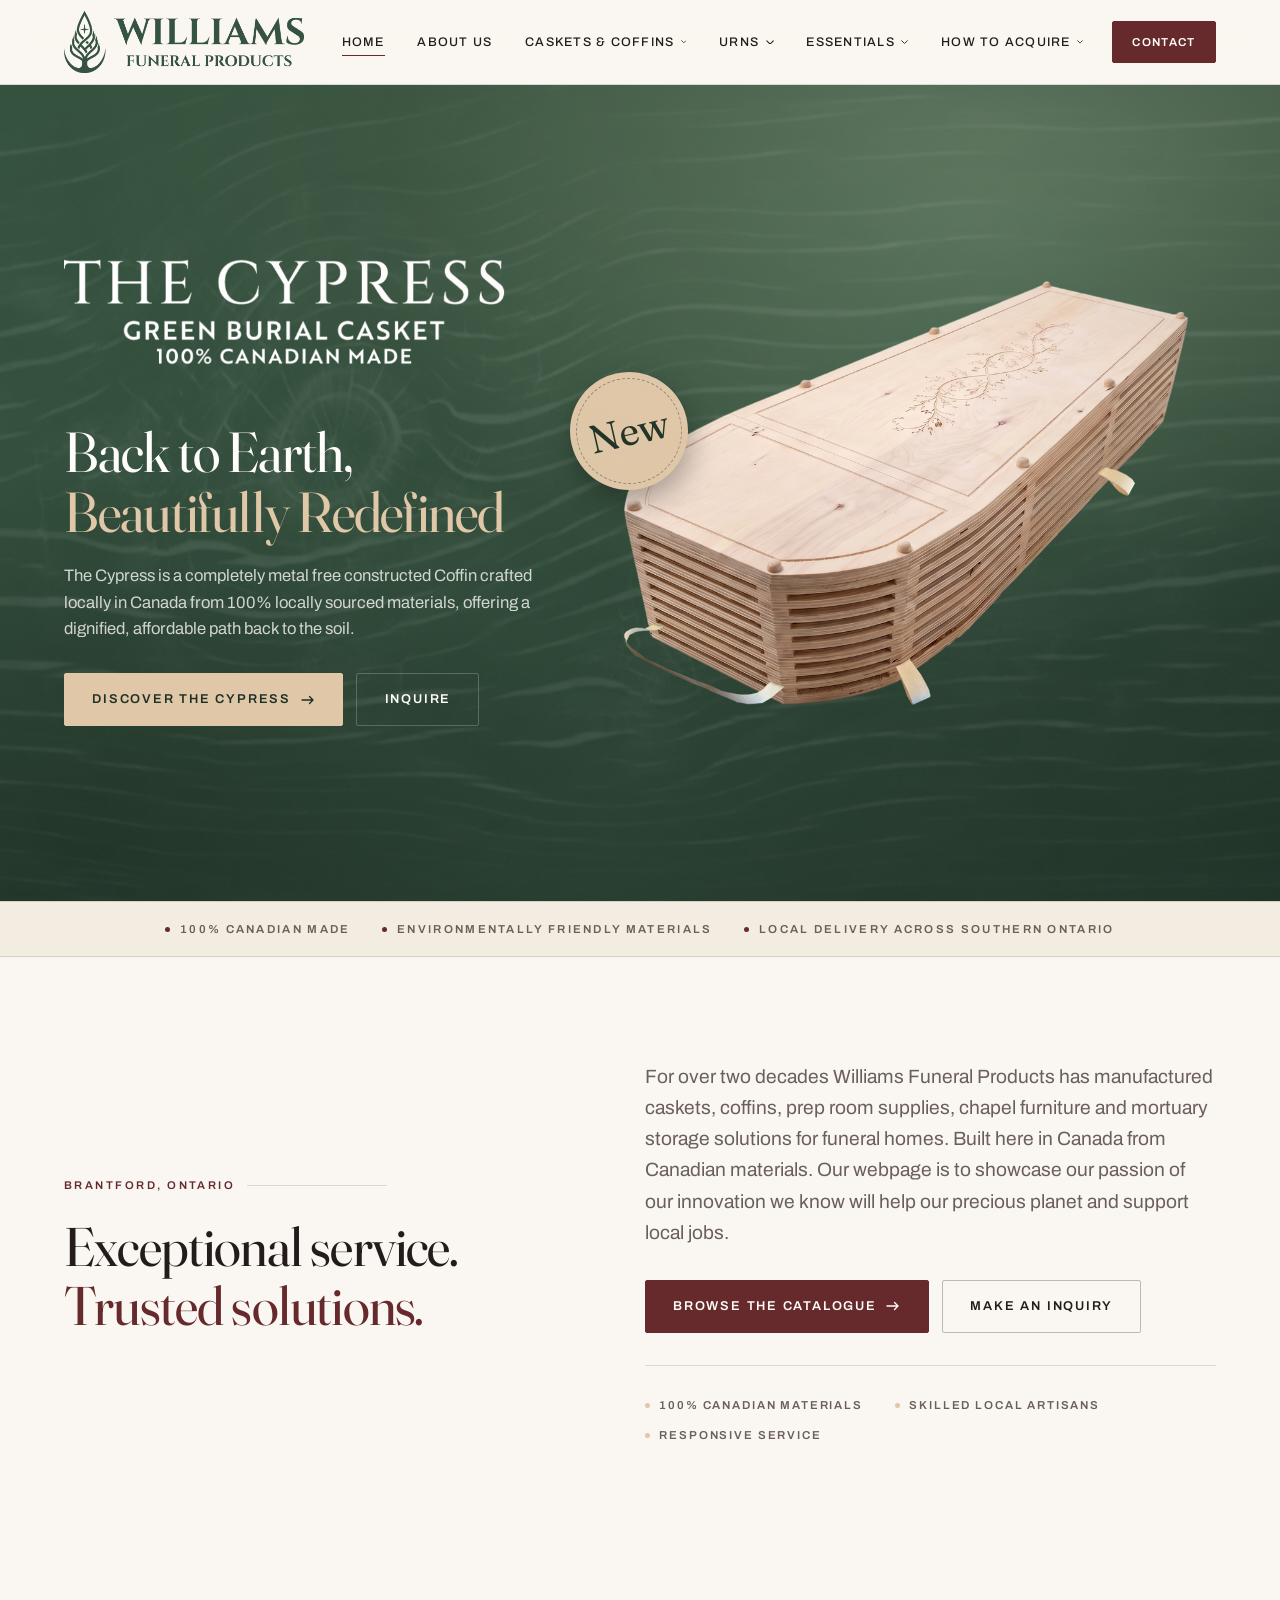
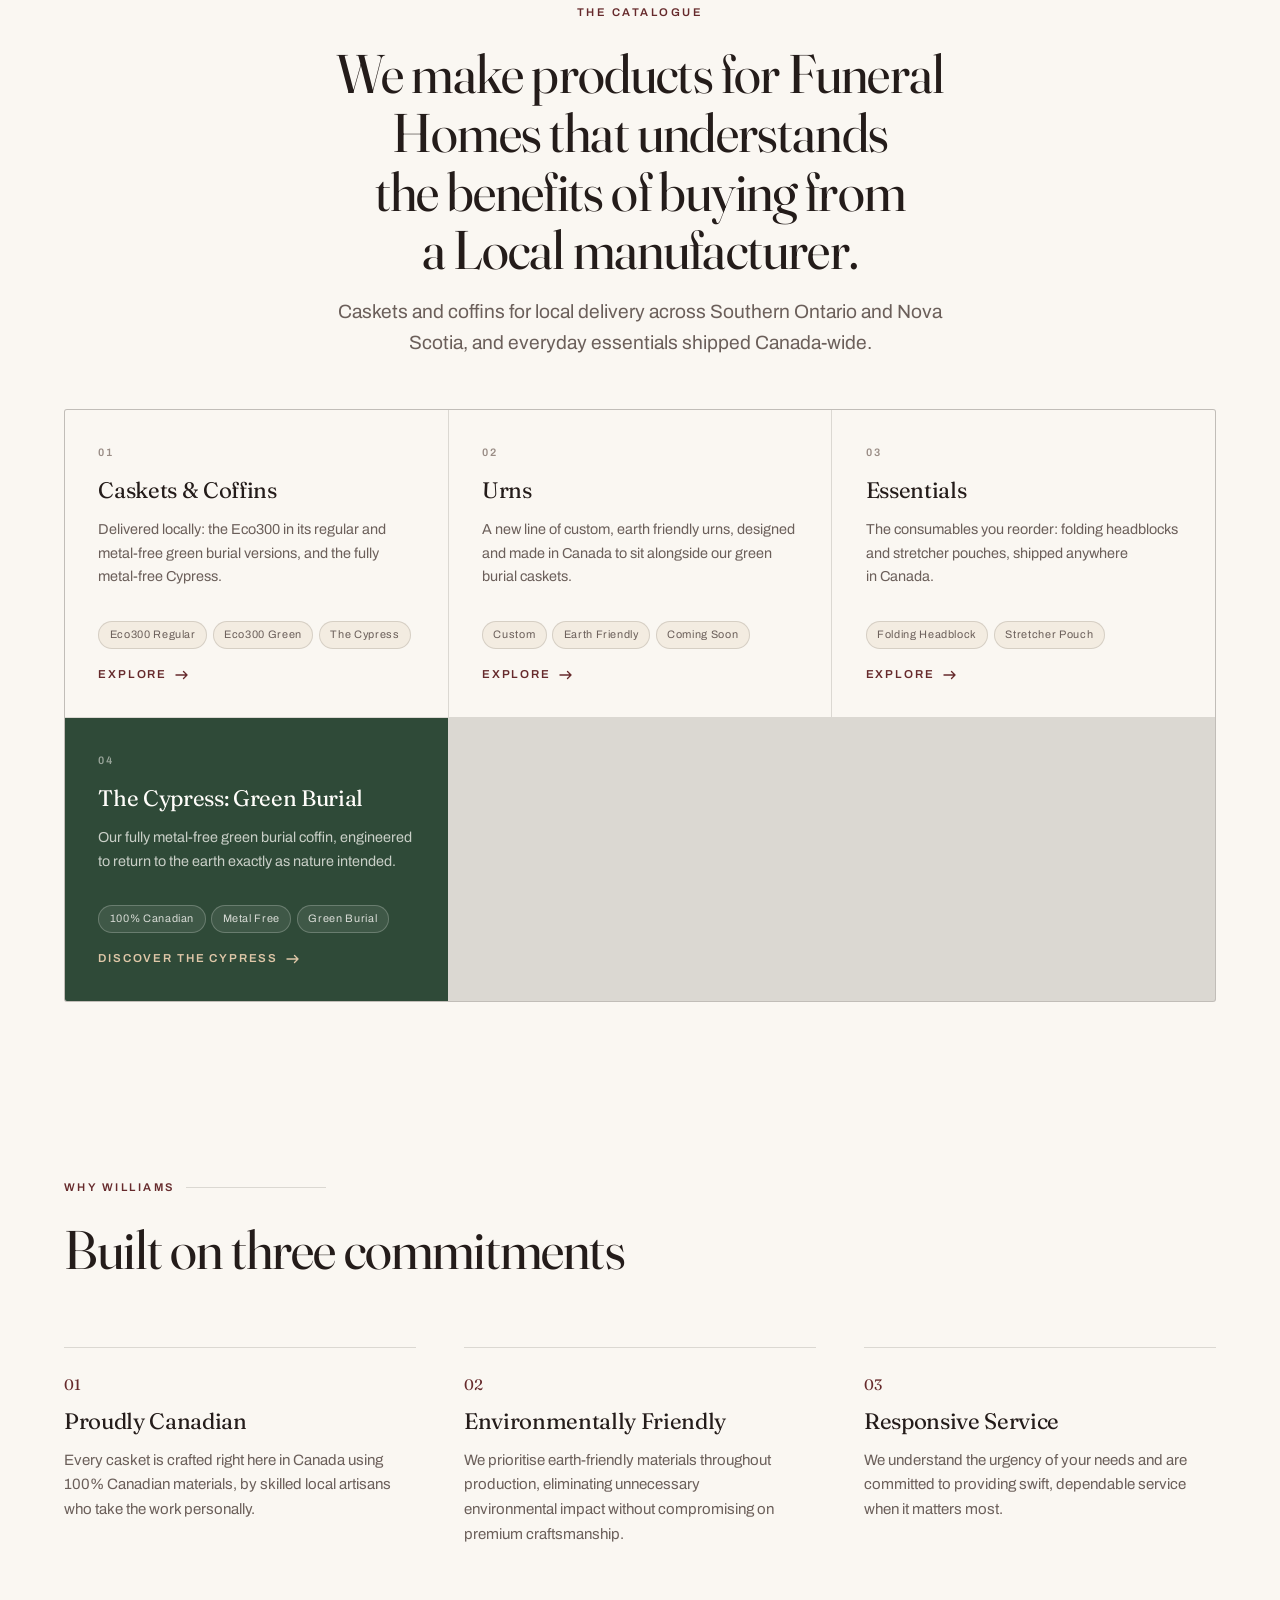
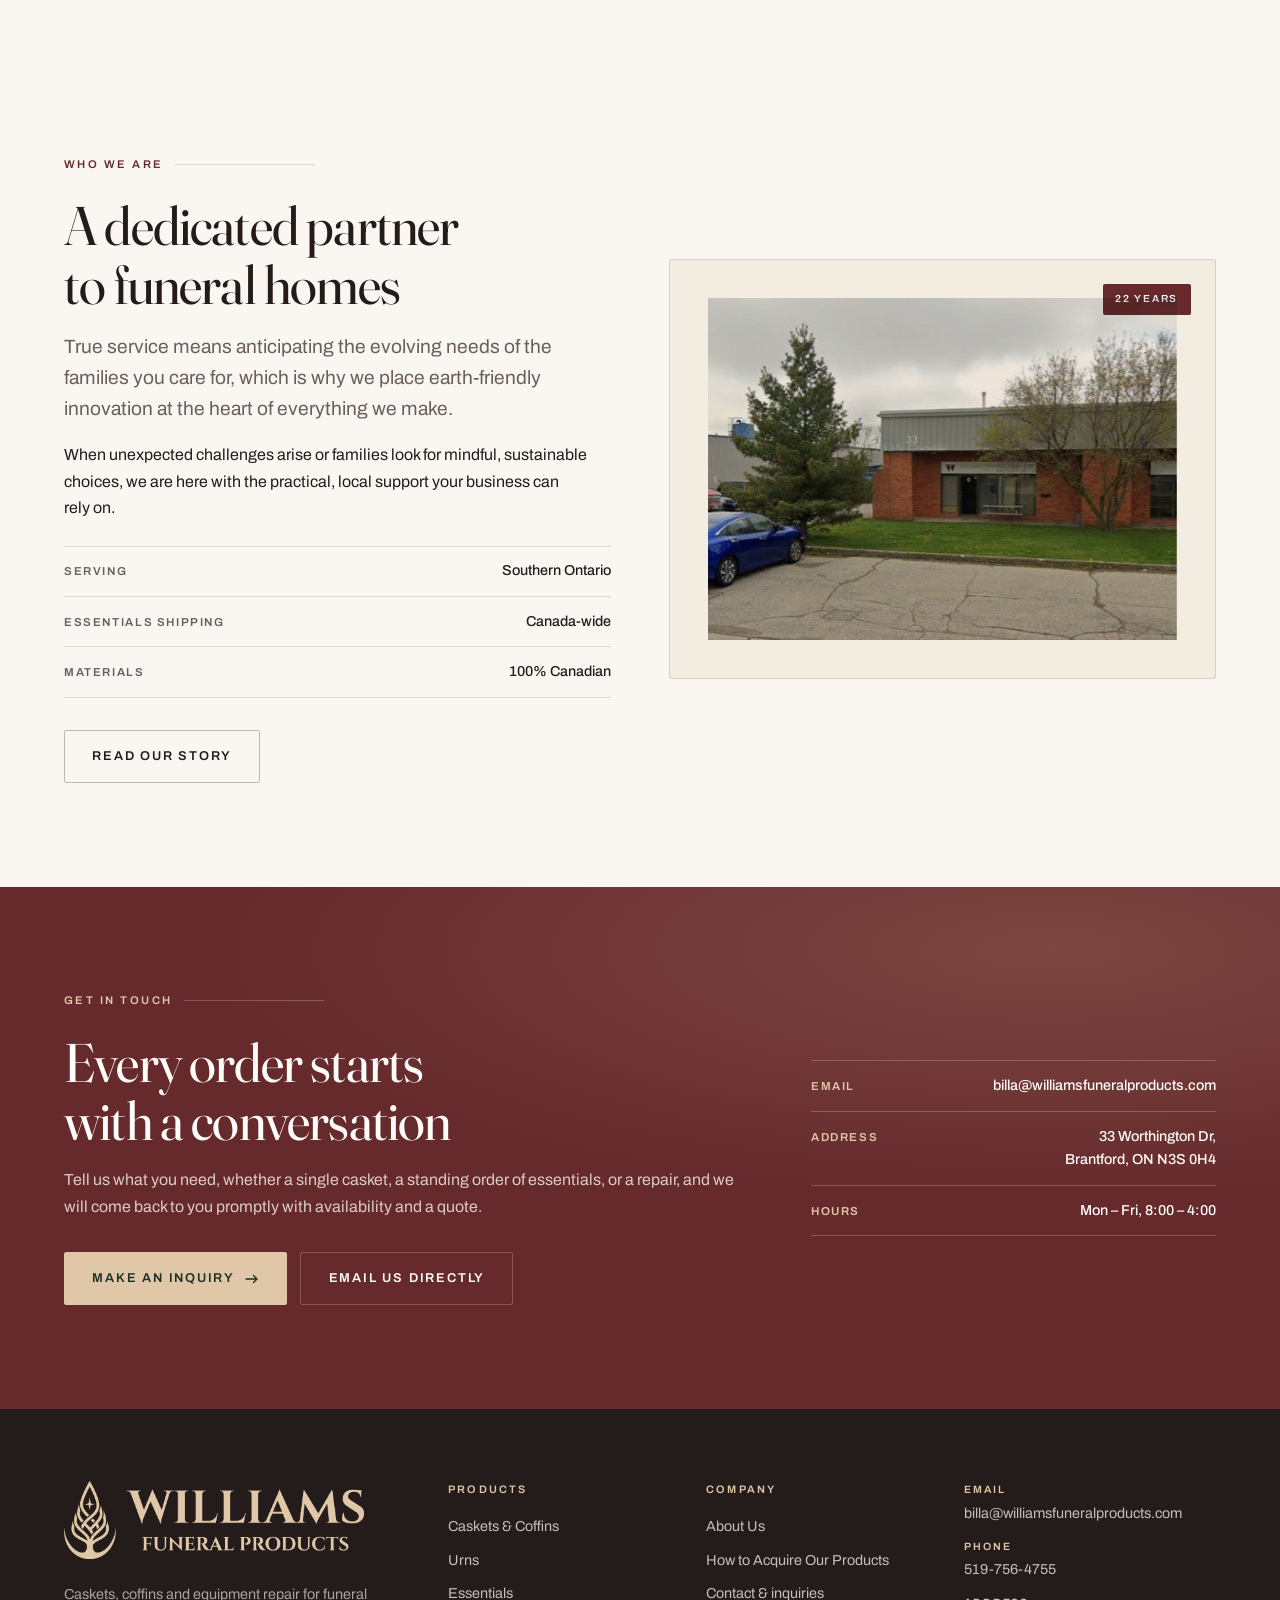
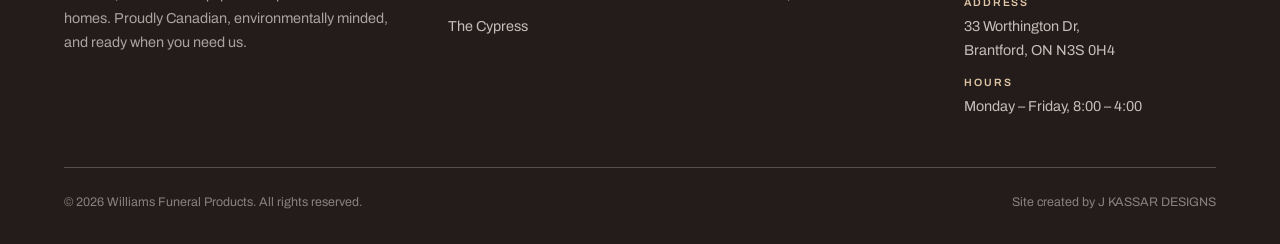
==== commit be110c05: "Apply client copy round: coffin wording, essentials, How to Acquire Home: new intro paragraph (manuf" ====
--- a/index.html
+++ b/index.html
@@ -199,7 +199,6 @@
     "environmentally responsible funeral products",
     "exhumation container supplier",
     "faith-specific funeral caskets",
-    "finished pet casket",
     "folding funeral headblock",
     "funeral casket catalogue",
     "funeral containers Canada",
@@ -260,18 +259,6 @@
     "natural cedar casket",
     "natural wood burial casket",
     "organic burial casket Canada",
-    "pet aftercare products",
-    "pet burial containers",
-    "pet casket supplier",
-    "pet caskets Canada",
-    "pet caskets for aftercare providers",
-    "pet caskets for crematoriums",
-    "pet caskets for veterinarians",
-    "pet cremation containers",
-    "pet funeral casket supplier",
-    "pet funeral products Canada",
-    "pet memorial caskets",
-    "pet remains containers",
     "plywood caskets Canada",
     "poplar caskets Canada",
     "red cedar funeral casket",
@@ -283,14 +270,10 @@
     "sustainable funeral casket",
     "sustainable funeral products Canada",
     "unique funeral caskets",
-    "veterinary aftercare supplies",
-    "veterinary funeral supplies",
     "viewing casket Canada",
     "wholesale casket supplier",
     "wholesale caskets Canada",
-    "wholesale pet caskets Canada",
     "wooden caskets Canada",
-    "wooden pet caskets",
     "Canadian casket manufacturing",
     "casket supply for funeral homes",
     "wholesale caskets",
@@ -310,9 +293,7 @@
     "sustainable funeral products",
     "stretcher pouches",
     "human remains transfer pouches",
-    "folding headblocks",
-    "pet caskets",
-    "wholesale pet caskets"
+    "folding headblocks"
   ]
 }
 </script>
@@ -381,18 +362,17 @@
         </li>
 
         <li class="nav__item" data-dropdown>
-          <a class="nav__link" href="veterinarian-pet" data-dropdown-trigger aria-expanded="false" aria-controls="menu-vet">
-            Pet
+          <a class="nav__link" href="how-to-acquire" data-dropdown-trigger aria-expanded="false" aria-controls="menu-acquire">
+            How to Acquire
             <svg class="nav__caret" width="10" height="6" viewBox="0 0 10 6" fill="none" aria-hidden="true"><path d="M1 1l4 4 4-4" stroke="currentColor" stroke-width="1.3" stroke-linecap="round" stroke-linejoin="round"/></svg>
           </a>
-          <div class="mega" id="menu-vet" data-dropdown-panel data-open="false">
-            <p class="mega__head">Pet Products</p>
+          <div class="mega" id="menu-acquire" data-dropdown-panel data-open="false">
+            <p class="mega__head">How to Acquire Our Products</p>
             <ul class="mega__list">
-              <li><a class="mega__link" href="veterinarian-pet#basic-container">Basic Container</a></li>
-              <li><a class="mega__link" href="veterinarian-pet#finished-casket">Finished Casket</a></li>
-              <li><a class="mega__link" href="veterinarian-pet#pet-urn">Pet Urn <span class="soon-tag">Coming soon</span></a></li>
+              <li><a class="mega__link" href="how-to-acquire#families">Information for Families</a></li>
+              <li><a class="mega__link" href="how-to-acquire#funeral-service-providers">Information for Funeral Service Providers</a></li>
             </ul>
-            <a class="mega__all" href="veterinarian-pet">View all pet products</a>
+            <a class="mega__all" href="how-to-acquire">How to acquire our products</a>
           </div>
         </li>
 
@@ -460,16 +440,15 @@
       </li>
 
       <li class="drawer__item">
-        <button class="drawer__toggle" type="button" data-acc-trigger aria-expanded="false" aria-controls="acc-vet">
-          Pet
+        <button class="drawer__toggle" type="button" data-acc-trigger aria-expanded="false" aria-controls="acc-acquire">
+          How to Acquire
           <svg class="nav__caret" width="12" height="7" viewBox="0 0 10 6" fill="none" aria-hidden="true"><path d="M1 1l4 4 4-4" stroke="currentColor" stroke-width="1.3" stroke-linecap="round" stroke-linejoin="round"/></svg>
         </button>
-        <div class="drawer__panel" id="acc-vet" data-open="false"><div>
+        <div class="drawer__panel" id="acc-acquire" data-open="false"><div>
           <ul class="drawer__sub">
-            <li><a href="veterinarian-pet#basic-container">Basic Container</a></li>
-            <li><a href="veterinarian-pet#finished-casket">Finished Casket</a></li>
-            <li><a href="veterinarian-pet#pet-urn">Pet Urn <span class="soon-tag">Coming soon</span></a></li>
-            <li><a href="veterinarian-pet">View all &rarr;</a></li>
+            <li><a href="how-to-acquire#families">Information for Families</a></li>
+            <li><a href="how-to-acquire#funeral-service-providers">Information for Funeral Service Providers</a></li>
+            <li><a href="how-to-acquire">Read the full page &rarr;</a></li>
           </ul>
         </div></div>
       </li>
@@ -508,9 +487,9 @@
         </h1>
 
         <p class="cyp-hero__lede" data-rise="3">
-          The Cypress is a completely metal-free casket, crafted in Canada from
-          100% locally sourced materials, offering a dignified, affordable path
-          back to the soil.
+          The Cypress is a completely metal free constructed Coffin crafted
+          locally in Canada from 100% locally sourced materials, offering a
+          dignified, affordable path back to the soil.
         </p>
 
         <div class="btn-row cyp-hero__actions" data-rise="4">
@@ -555,9 +534,12 @@
 
         <div data-reveal data-delay="1">
           <p class="lede">
-            For over two decades Williams Funeral Products has supplied caskets,
-            coffins and equipment repair to funeral homes, built here in
-            Canada from Canadian materials by skilled local artisans.
+            For over two decades Williams Funeral Products has manufactured
+            caskets, coffins, prep room supplies, chapel furniture and mortuary
+            storage solutions for funeral homes. Built here in Canada from
+            Canadian materials. Our webpage is to showcase our passion of our
+            innovation we know will help our precious planet and support local
+            jobs.
           </p>
           <div class="btn-row intro__actions">
             <a class="btn" href="caskets-containers">
@@ -584,10 +566,10 @@
       <div class="sec-head sec-head--center">
         <div class="sec-head__text" data-reveal>
           <p class="eyebrow eyebrow--center">The catalogue</p>
-          <h2 class="h-lg sec-head__title" id="cat-title">Everything a funeral home relies on</h2>
+          <h2 class="h-lg sec-head__title" id="cat-title">We make products for Funeral Homes that understands the benefits of buying from a Local manufacturer.</h2>
           <p class="lede">
-            Caskets and coffins for local delivery across Southern Ontario,
-            and everyday essentials shipped Canada-wide.
+            Caskets and coffins for local delivery across Southern Ontario and
+            Nova Scotia, and everyday essentials shipped Canada-wide.
           </p>
         </div>
         <!-- Temporarily removed until the printed catalogue exists. Restore as is.
@@ -624,18 +606,10 @@
           <span class="cat-card__go">Explore <svg width="14" height="10" viewBox="0 0 14 10" fill="none" aria-hidden="true"><path d="M1 5h11M8.5 1.5L12 5l-3.5 3.5" stroke="currentColor" stroke-width="1.4" stroke-linecap="round" stroke-linejoin="round"/></svg></span>
         </a>
 
-        <a class="cat-card" href="veterinarian-pet" data-reveal data-delay="1">
+        <a class="cat-card cat-card--accent" href="cypress" data-reveal data-delay="1">
           <span class="cat-card__num">04</span>
-          <h3 class="h-sm cat-card__title">Pet</h3>
-          <p class="cat-card__text">Containers and finished caskets for veterinary practices and pet aftercare providers.</p>
-          <ul class="cat-card__tags"><li>Basic Container</li><li>Finished Casket</li></ul>
-          <span class="cat-card__go">Explore <svg width="14" height="10" viewBox="0 0 14 10" fill="none" aria-hidden="true"><path d="M1 5h11M8.5 1.5L12 5l-3.5 3.5" stroke="currentColor" stroke-width="1.4" stroke-linecap="round" stroke-linejoin="round"/></svg></span>
-        </a>
-
-        <a class="cat-card cat-card--accent" href="cypress" data-reveal data-delay="2">
-          <span class="cat-card__num">05</span>
           <h3 class="h-sm cat-card__title">The Cypress: Green Burial</h3>
-          <p class="cat-card__text">Our fully metal-free green burial casket, engineered to return to the earth exactly as nature intended.</p>
+          <p class="cat-card__text">Our fully metal-free green burial coffin, engineered to return to the earth exactly as nature intended.</p>
           <ul class="cat-card__tags"><li>100% Canadian</li><li>Metal Free</li><li>Green Burial</li></ul>
           <span class="cat-card__go">Discover the Cypress <svg width="14" height="10" viewBox="0 0 14 10" fill="none" aria-hidden="true"><path d="M1 5h11M8.5 1.5L12 5l-3.5 3.5" stroke="currentColor" stroke-width="1.4" stroke-linecap="round" stroke-linejoin="round"/></svg></span>
         </a>
@@ -778,7 +752,6 @@
           <li><a href="caskets-containers">Caskets &amp; Coffins</a></li>
           <li><a href="urns-vessels">Urns</a></li>
           <li><a href="essentials">Essentials</a></li>
-          <li><a href="veterinarian-pet">Pet</a></li>
           <li><a href="cypress">The Cypress</a></li>
         </ul>
       </div>
@@ -787,6 +760,7 @@
         <p class="foot__title">Company</p>
         <ul class="foot__list">
           <li><a href="about">About Us</a></li>
+          <li><a href="how-to-acquire">How to Acquire Our Products</a></li>
           <li><a href="contact">Contact &amp; inquiries</a></li>
         </ul>
       </div>
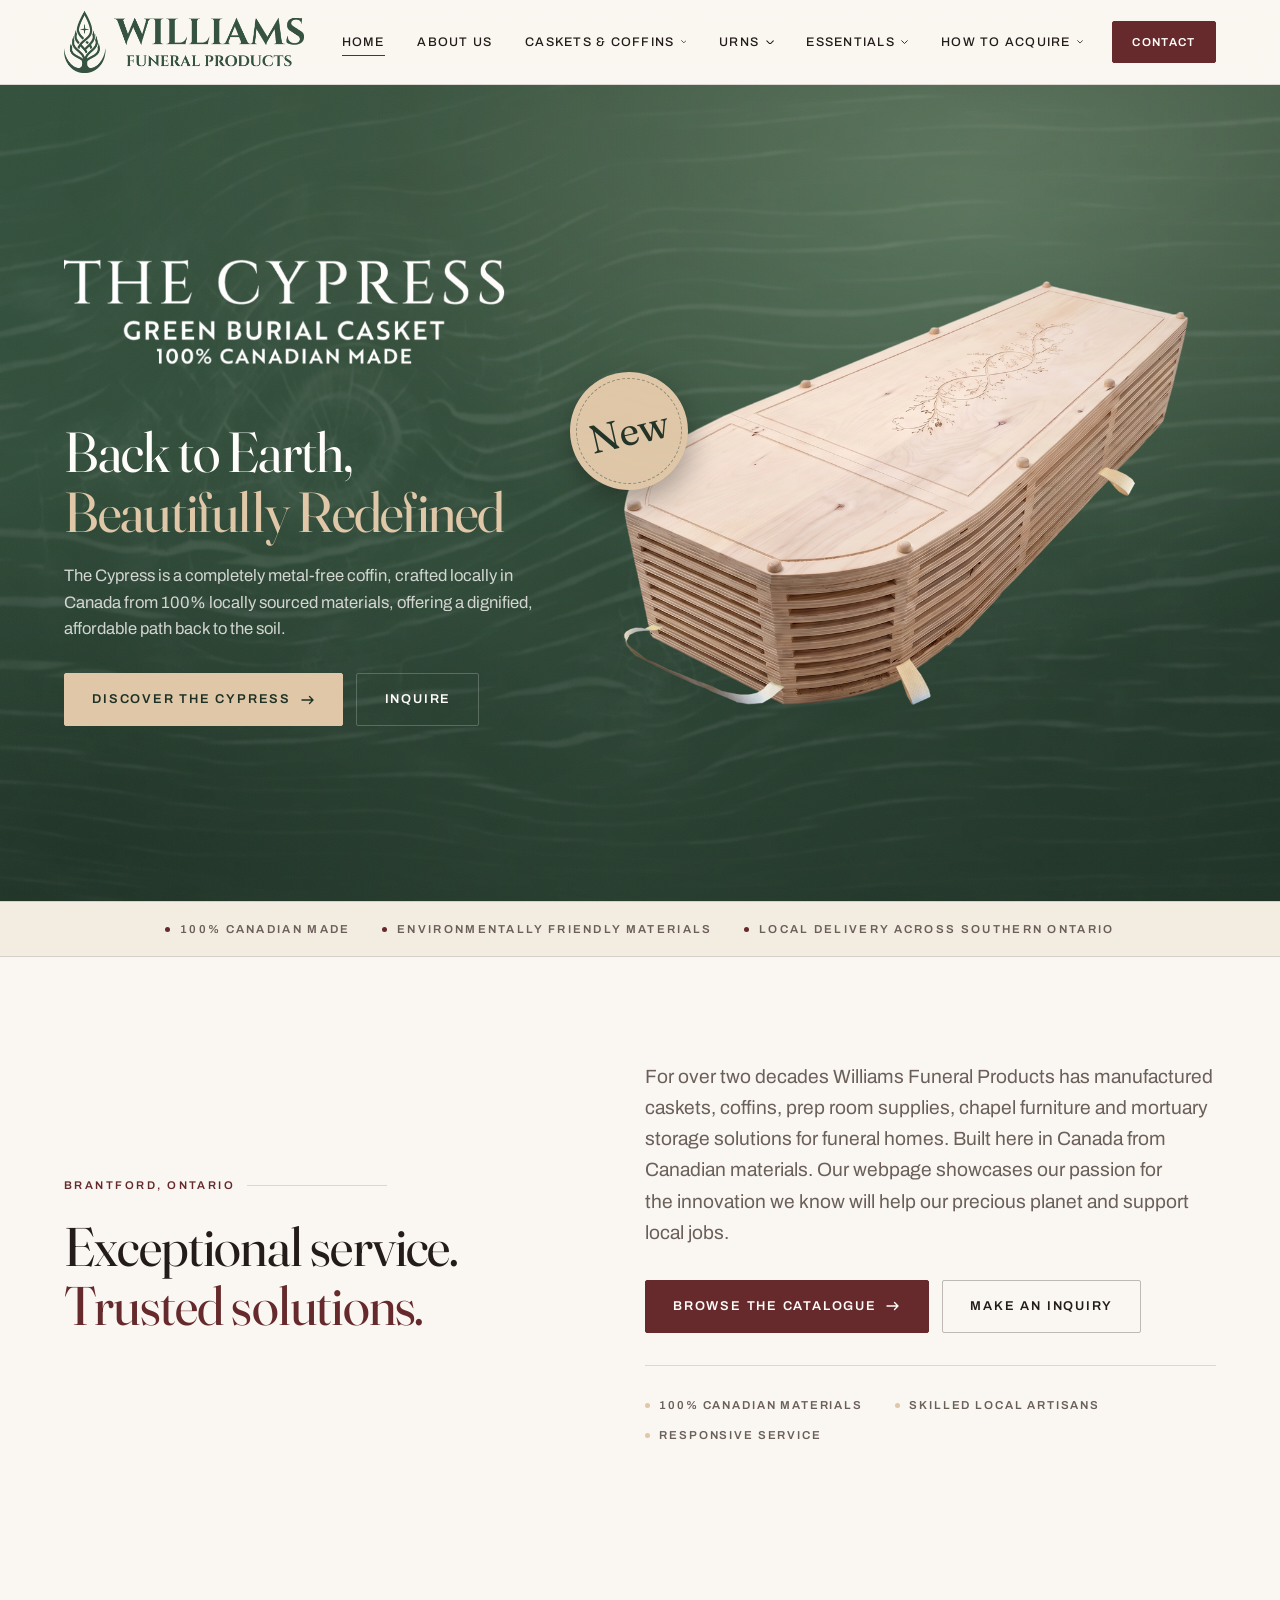
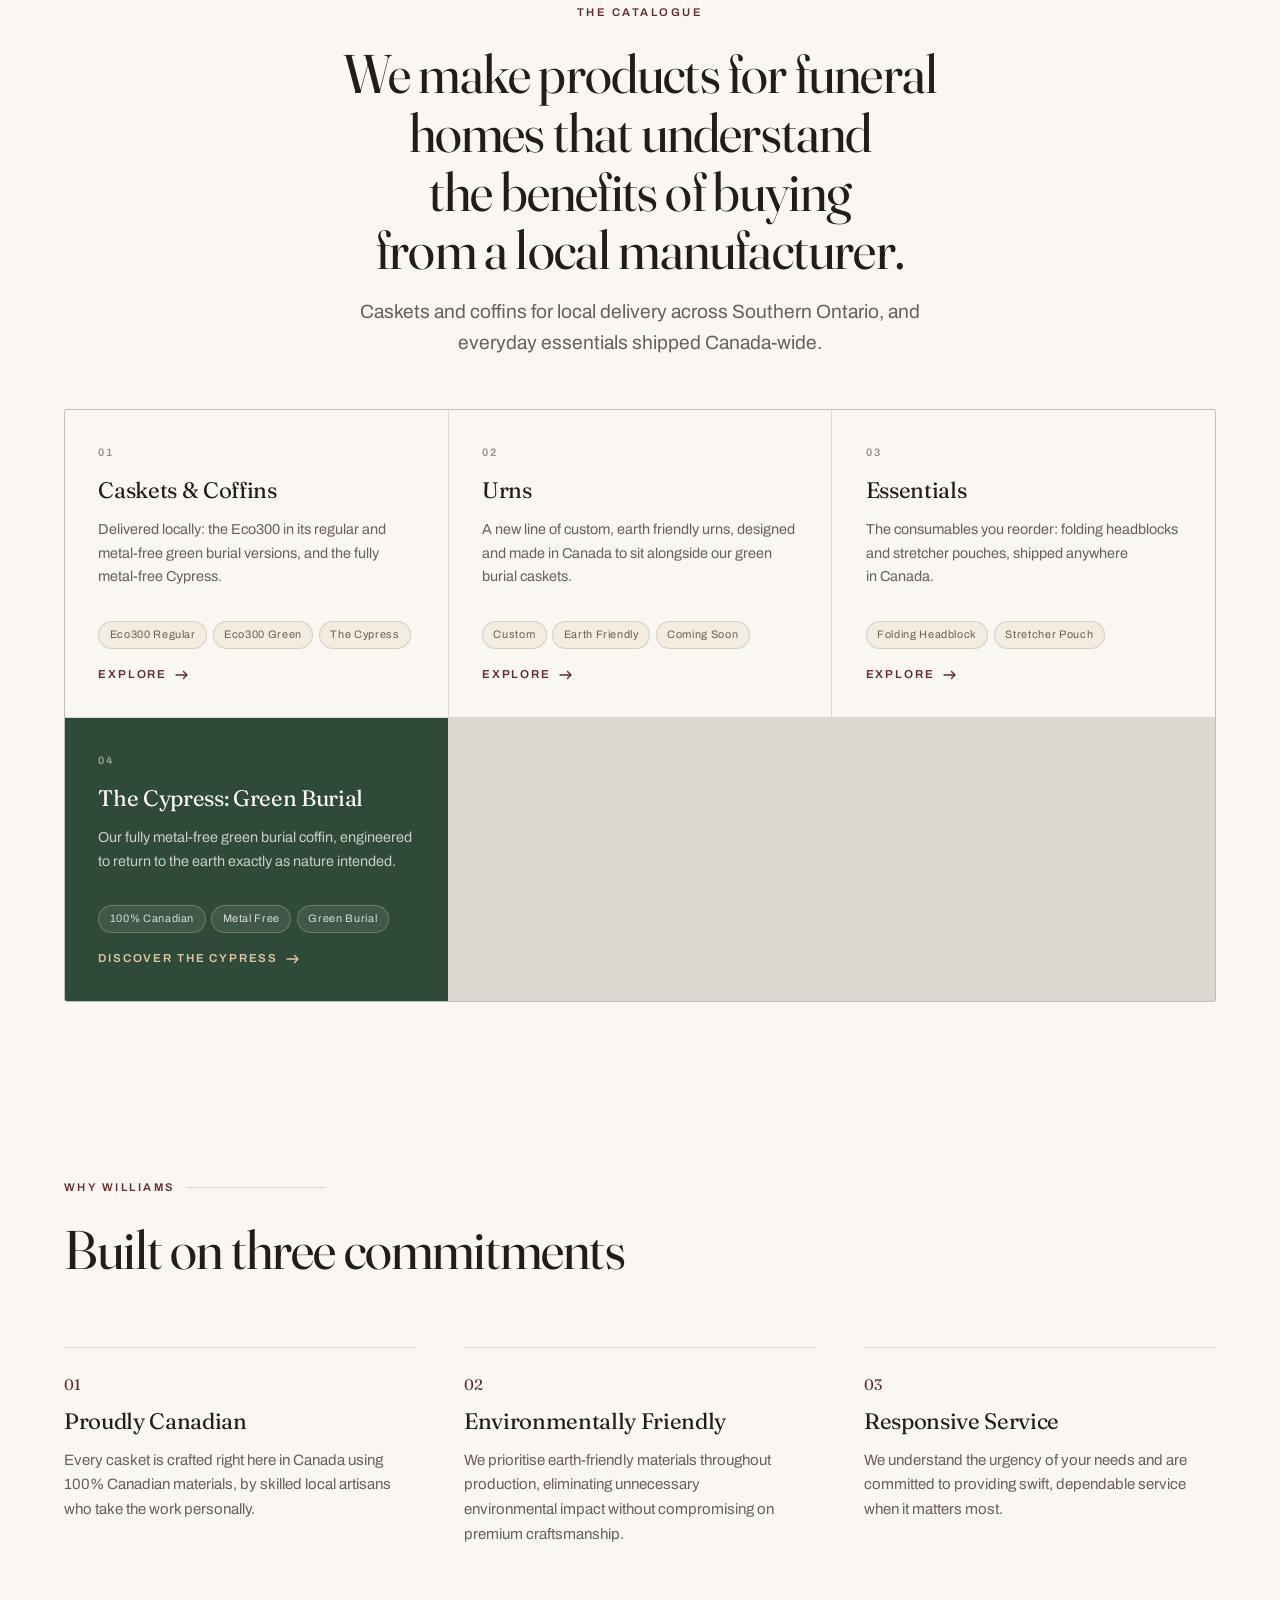
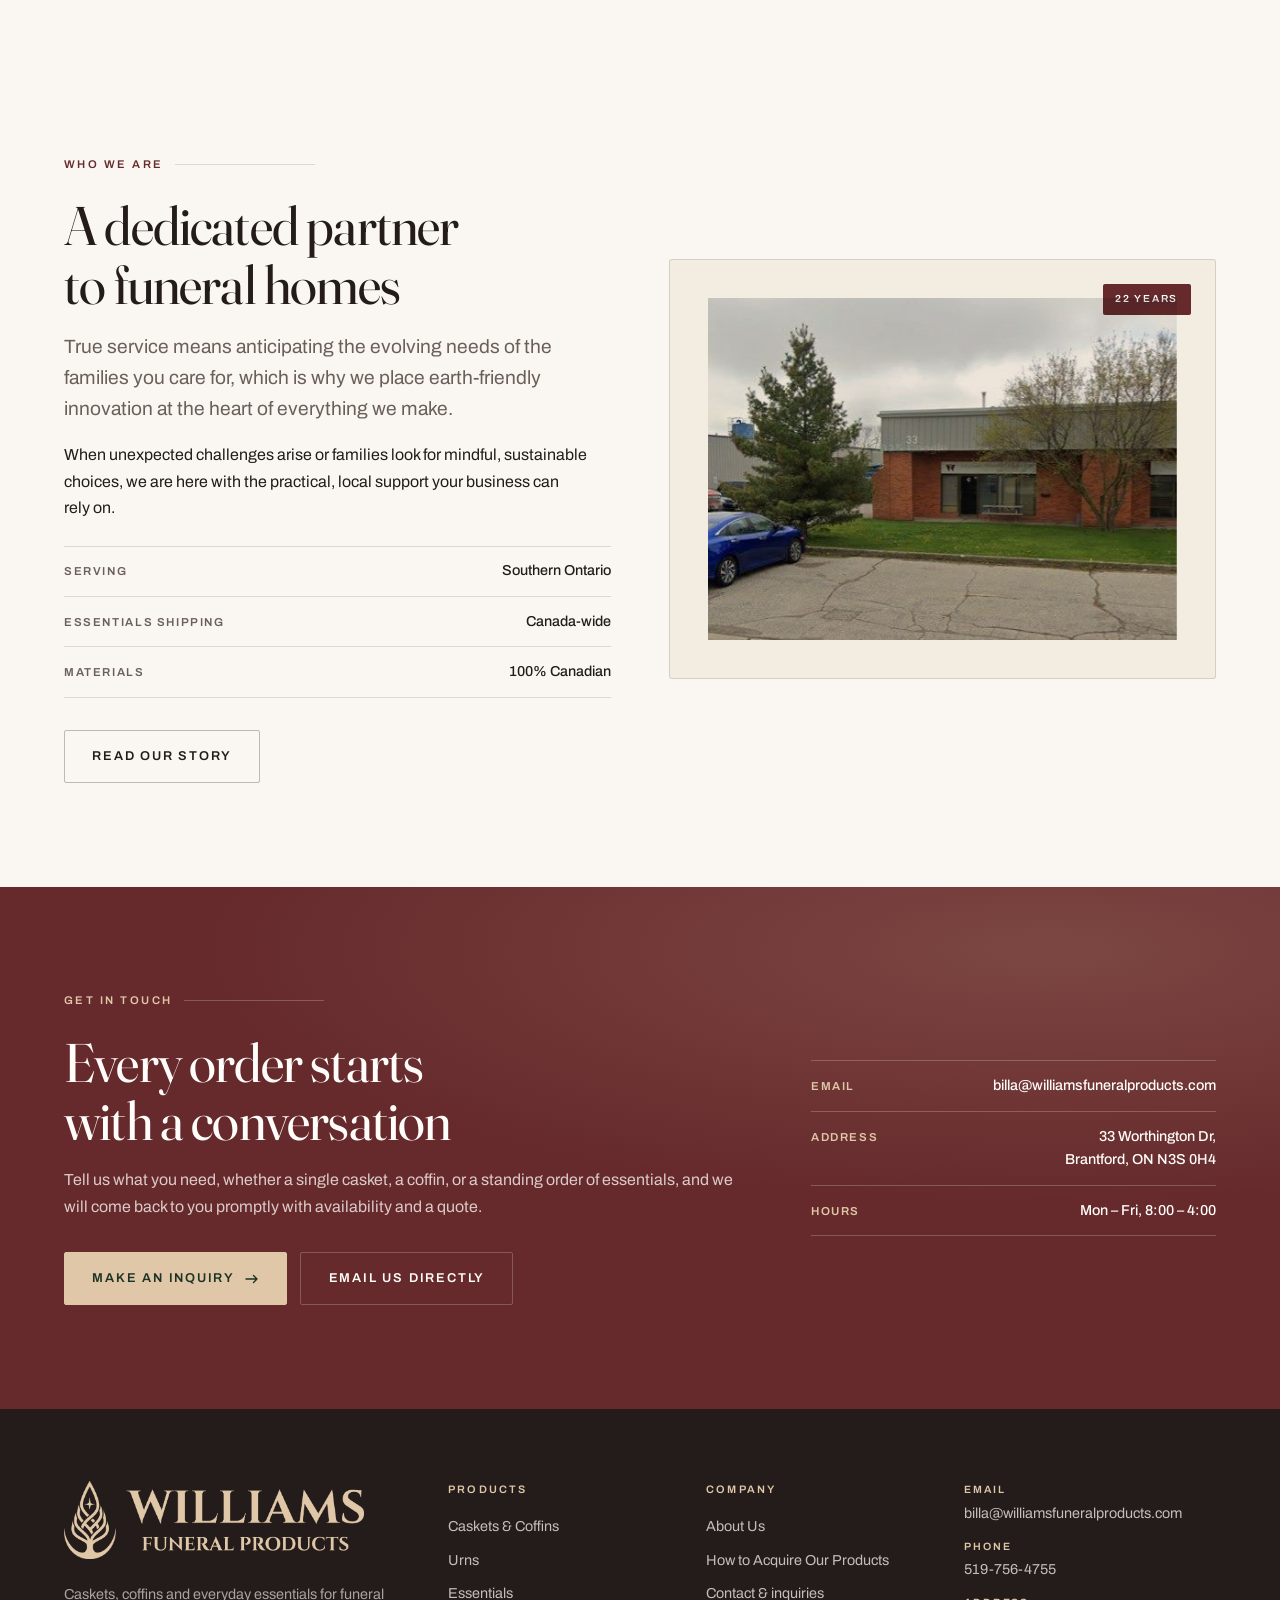
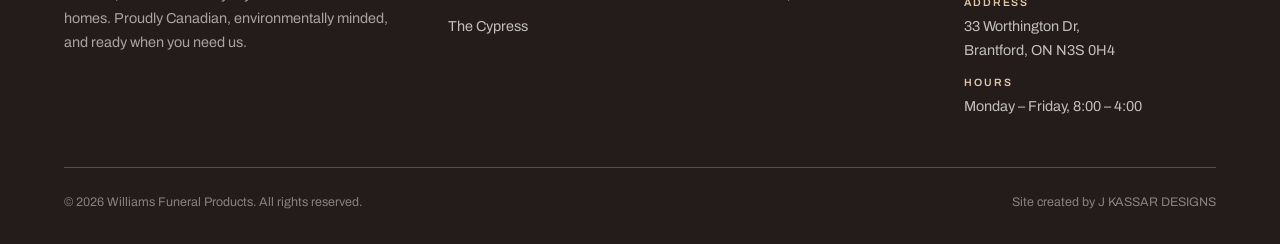
==== commit 1eeb8779: "Tidy client copy, drop repair service and Nova Scotia Grammar passes over the copy from the last rou" ====
--- a/index.html
+++ b/index.html
@@ -4,7 +4,7 @@
 <meta charset="utf-8">
 <meta name="viewport" content="width=device-width, initial-scale=1">
 <title>Williams Funeral Products</title>
-<meta name="description" content="Canadian casket manufacturer and funeral home supplier serving Southern Ontario. Caskets, coffins and equipment repair.">
+<meta name="description" content="Canadian casket manufacturer and funeral home supplier serving Southern Ontario. Caskets, coffins and everyday essentials.">
 <link rel="canonical" href="https://williamsfuneralproducts.com/">
 <link rel="icon" href="favicon.ico" sizes="32x32">
 <link rel="icon" href="assets/img/logos/icon-192.png" type="image/png" sizes="192x192">
@@ -16,7 +16,7 @@
 <meta property="og:type" content="website">
 <meta property="og:site_name" content="Williams Funeral Products">
 <meta property="og:title" content="Williams Funeral Products">
-<meta property="og:description" content="Caskets, coffins and equipment repair for funeral homes. 100% Canadian materials, crafted by skilled local artisans in Brantford, Ontario.">
+<meta property="og:description" content="Caskets, coffins and everyday essentials for funeral homes. 100% Canadian materials, crafted by skilled local artisans in Brantford, Ontario.">
 <meta property="og:url" content="https://williamsfuneralproducts.com/">
 <meta property="og:image" content="https://williamsfuneralproducts.com/assets/img/site/og-default.jpg">
 <meta property="og:image:width" content="1200">
@@ -38,7 +38,7 @@
   "url": "https://williamsfuneralproducts.com/",
   "logo": "https://williamsfuneralproducts.com/assets/img/logos/wfp-logo.png",
   "image": "https://williamsfuneralproducts.com/assets/img/site/about-premises.jpg",
-  "description": "Canadian casket manufacturer and funeral home supplier based in Brantford, Ontario. Caskets, coffins, essentials and equipment repair for Southern Ontario.",
+  "description": "Canadian casket manufacturer and funeral home supplier based in Brantford, Ontario. Caskets, coffins and essentials for Southern Ontario.",
   "telephone": "+1-519-756-4755",
   "email": "billa@williamsfuneralproducts.com",
   "address": {
@@ -209,7 +209,6 @@
     "funeral home casket supplier",
     "funeral home consumables",
     "funeral home equipment Canada",
-    "funeral home equipment repair",
     "funeral home green burial options",
     "funeral home supplier Ontario",
     "funeral home supplier Woodstock Ontario",
@@ -487,9 +486,9 @@
         </h1>
 
         <p class="cyp-hero__lede" data-rise="3">
-          The Cypress is a completely metal free constructed Coffin crafted
-          locally in Canada from 100% locally sourced materials, offering a
-          dignified, affordable path back to the soil.
+          The Cypress is a completely metal-free coffin, crafted locally in
+          Canada from 100% locally sourced materials, offering a dignified,
+          affordable path back to the soil.
         </p>
 
         <div class="btn-row cyp-hero__actions" data-rise="4">
@@ -537,7 +536,7 @@
             For over two decades Williams Funeral Products has manufactured
             caskets, coffins, prep room supplies, chapel furniture and mortuary
             storage solutions for funeral homes. Built here in Canada from
-            Canadian materials. Our webpage is to showcase our passion of our
+            Canadian materials. Our webpage showcases our passion for the
             innovation we know will help our precious planet and support local
             jobs.
           </p>
@@ -566,10 +565,10 @@
       <div class="sec-head sec-head--center">
         <div class="sec-head__text" data-reveal>
           <p class="eyebrow eyebrow--center">The catalogue</p>
-          <h2 class="h-lg sec-head__title" id="cat-title">We make products for Funeral Homes that understands the benefits of buying from a Local manufacturer.</h2>
+          <h2 class="h-lg sec-head__title" id="cat-title">We make products for funeral homes that understand the benefits of buying from a local manufacturer.</h2>
           <p class="lede">
-            Caskets and coffins for local delivery across Southern Ontario and
-            Nova Scotia, and everyday essentials shipped Canada-wide.
+            Caskets and coffins for local delivery across Southern Ontario,
+            and everyday essentials shipped Canada-wide.
           </p>
         </div>
         <!-- Temporarily removed until the printed catalogue exists. Restore as is.
@@ -707,9 +706,9 @@
           <p class="eyebrow eyebrow--light">Get in touch</p>
           <h2 class="h-lg band__title" id="cta-title">Every order starts with a conversation</h2>
           <p class="band__text">
-            Tell us what you need, whether a single casket, a standing order of
-            essentials, or a repair, and we will come back to you promptly with
-            availability and a quote.
+            Tell us what you need, whether a single casket, a coffin, or a
+            standing order of essentials, and we will come back to you promptly
+            with availability and a quote.
           </p>
           <div class="btn-row">
             <a class="btn btn--sand" href="contact">
@@ -741,7 +740,7 @@
       <div class="foot__brand">
         <img src="assets/img/logos/wfp-logo-beige.png" alt="Williams Funeral Products" width="1846" height="477" loading="lazy">
         <p class="foot__blurb">
-          Caskets, coffins and equipment repair for funeral homes.
+          Caskets, coffins and everyday essentials for funeral homes.
           Proudly Canadian, environmentally minded, and ready when you need us.
         </p>
       </div>
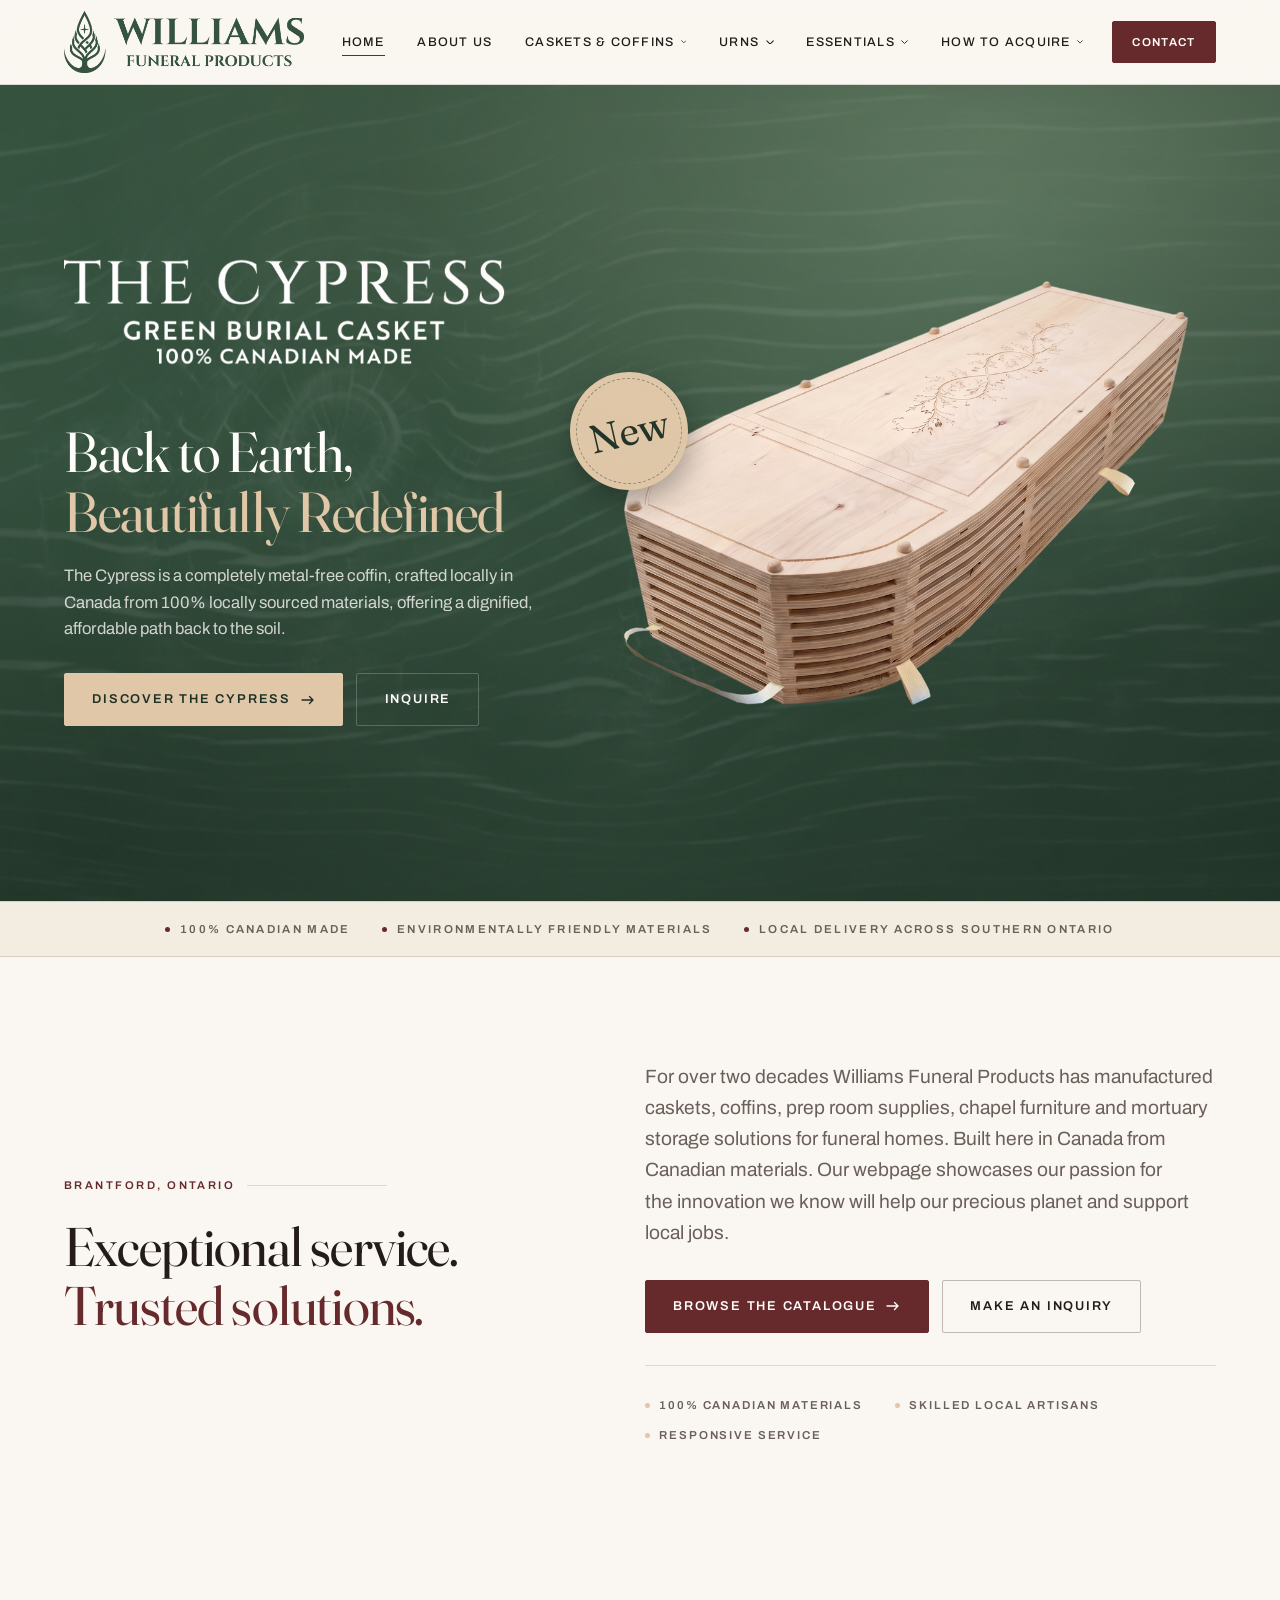
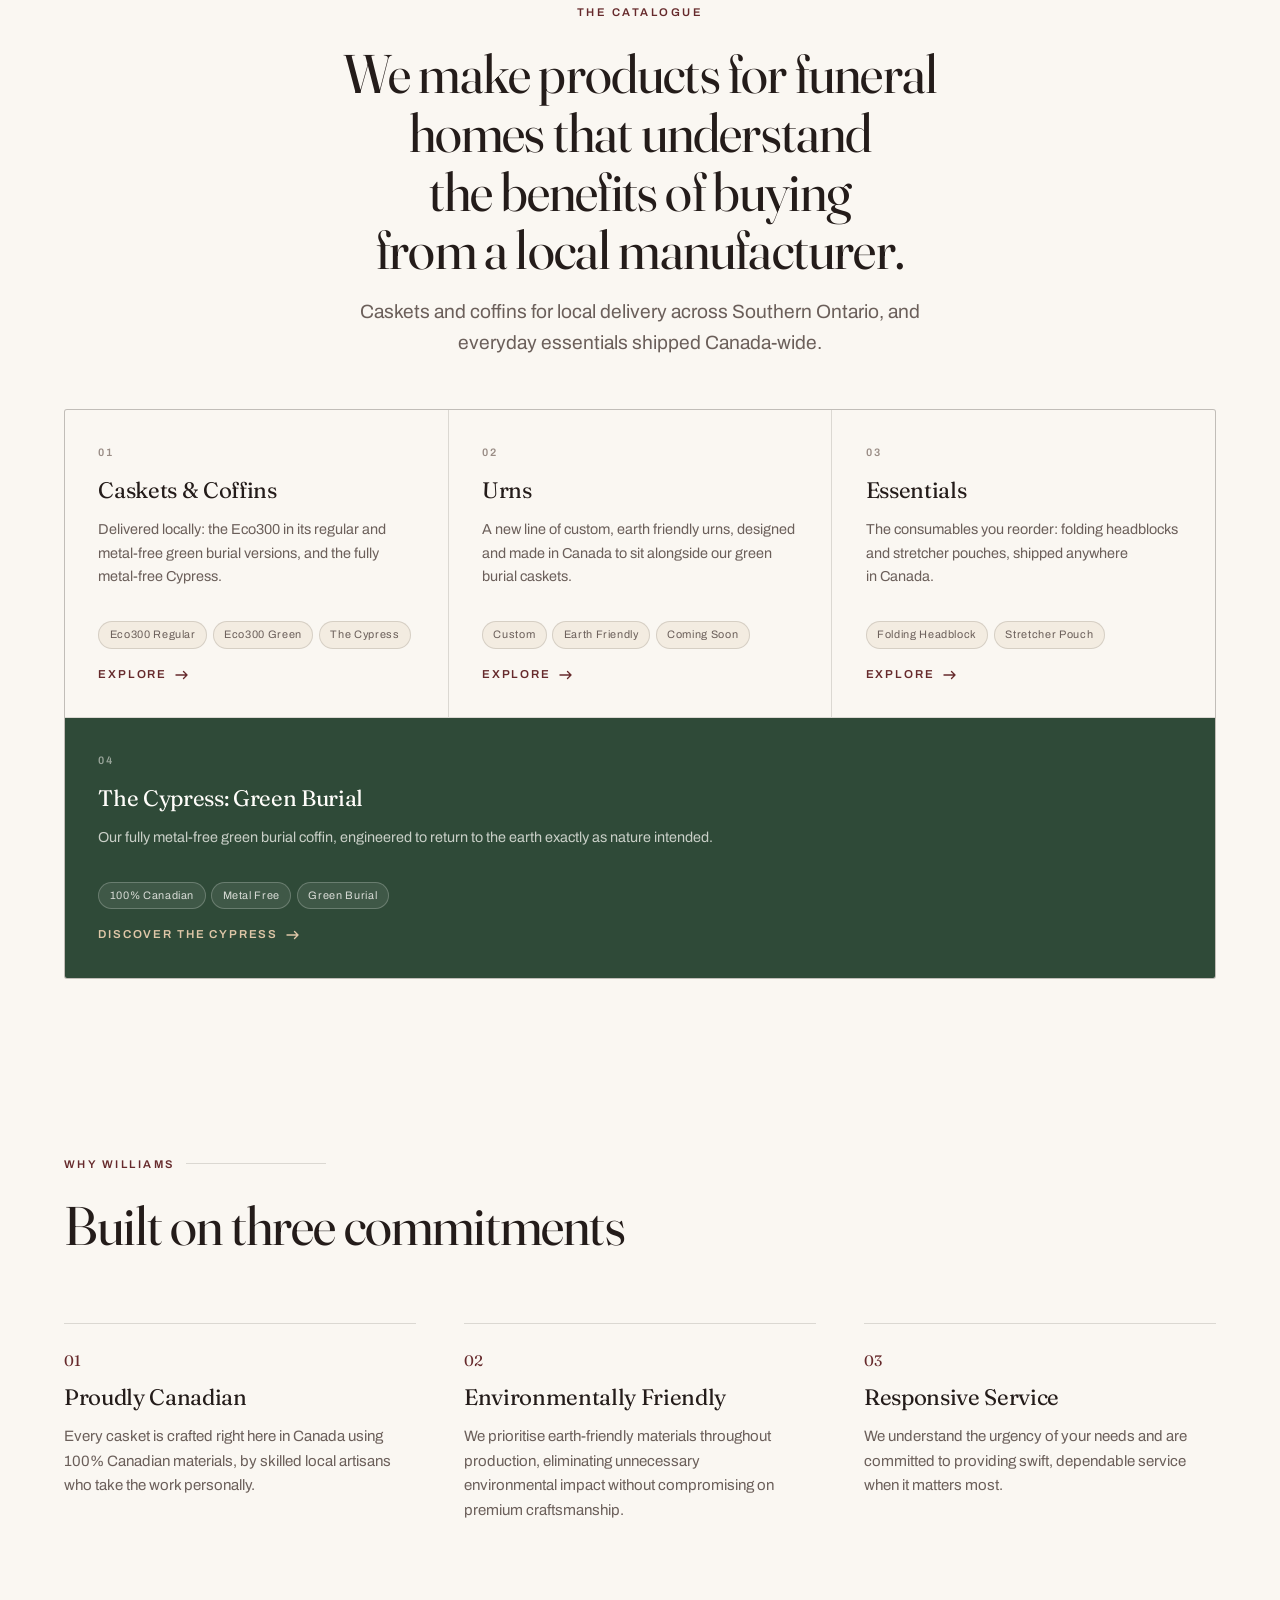
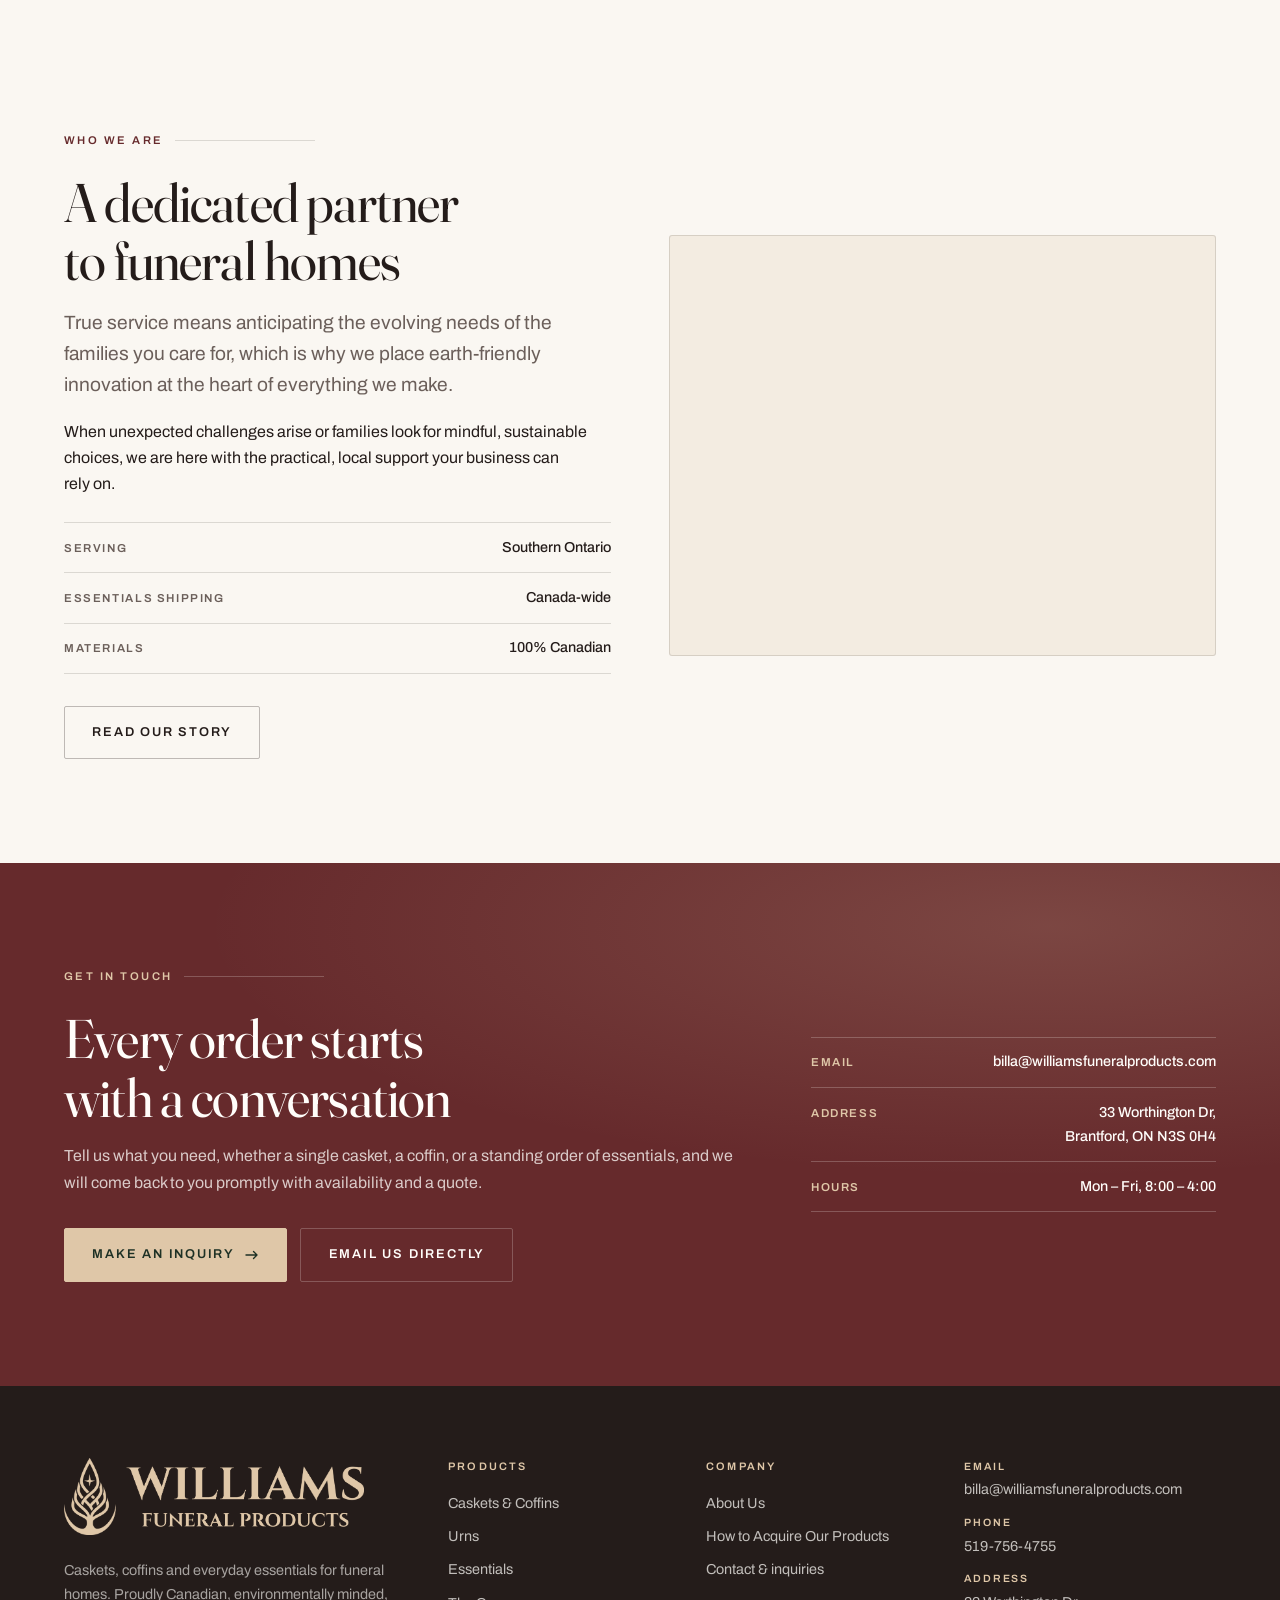
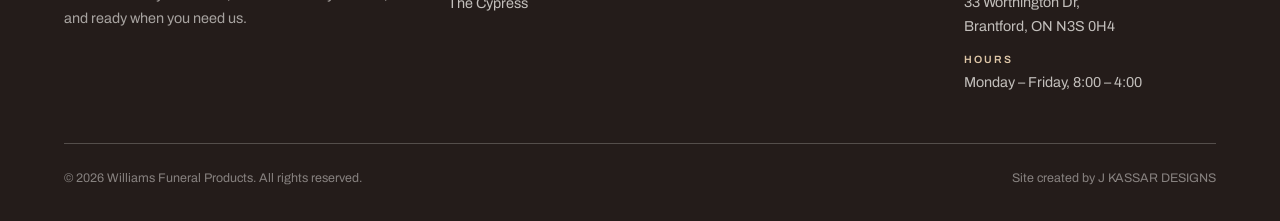
==== commit 3c2a52f7: "Close the catalogue grid and tidy the How to Acquire page Browser testing at the 1280px breakpoint t" ====
--- a/index.html
+++ b/index.html
@@ -371,7 +371,7 @@
               <li><a class="mega__link" href="how-to-acquire#families">Information for Families</a></li>
               <li><a class="mega__link" href="how-to-acquire#funeral-service-providers">Information for Funeral Service Providers</a></li>
             </ul>
-            <a class="mega__all" href="how-to-acquire">How to acquire our products</a>
+            <a class="mega__all" href="how-to-acquire">Read the full page</a>
           </div>
         </li>
 
--- a/assets/css/style.css
+++ b/assets/css/style.css
@@ -1034,7 +1034,13 @@
 }
 
 @media (min-width: 680px)  { .cat-grid { grid-template-columns: 1fr 1fr; } }
-@media (min-width: 1060px) { .cat-grid { grid-template-columns: repeat(3, 1fr); } }
+@media (min-width: 1060px) {
+  .cat-grid { grid-template-columns: repeat(3, 1fr); }
+  /* The featured card closes the grid. Spanning the full row keeps it from
+     stranding empty cells, whose backdrop is the grid's own rule colour, as
+     the number of categories changes. */
+  .cat-grid .cat-card--accent { grid-column: 1 / -1; }
+}
 
 /* --------------------------------------------------------------------------
    10. Values / three-column editorial
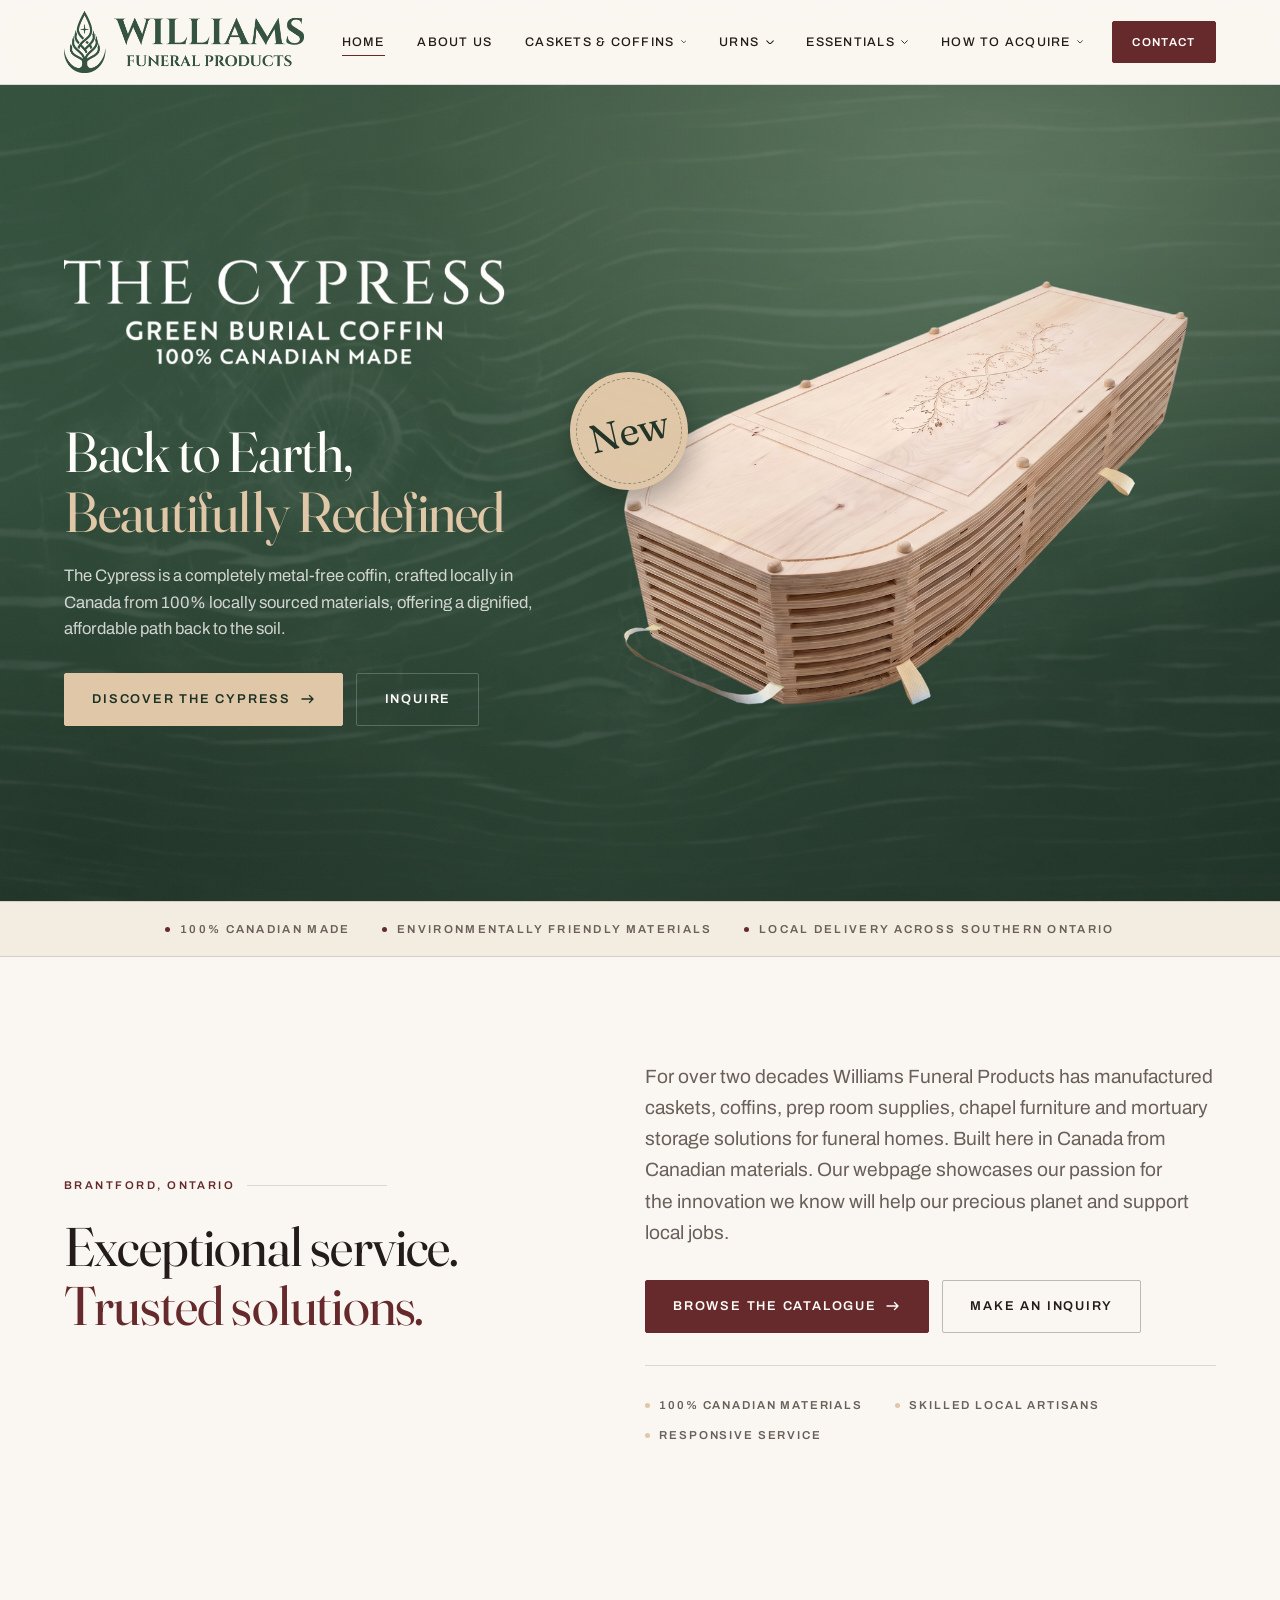
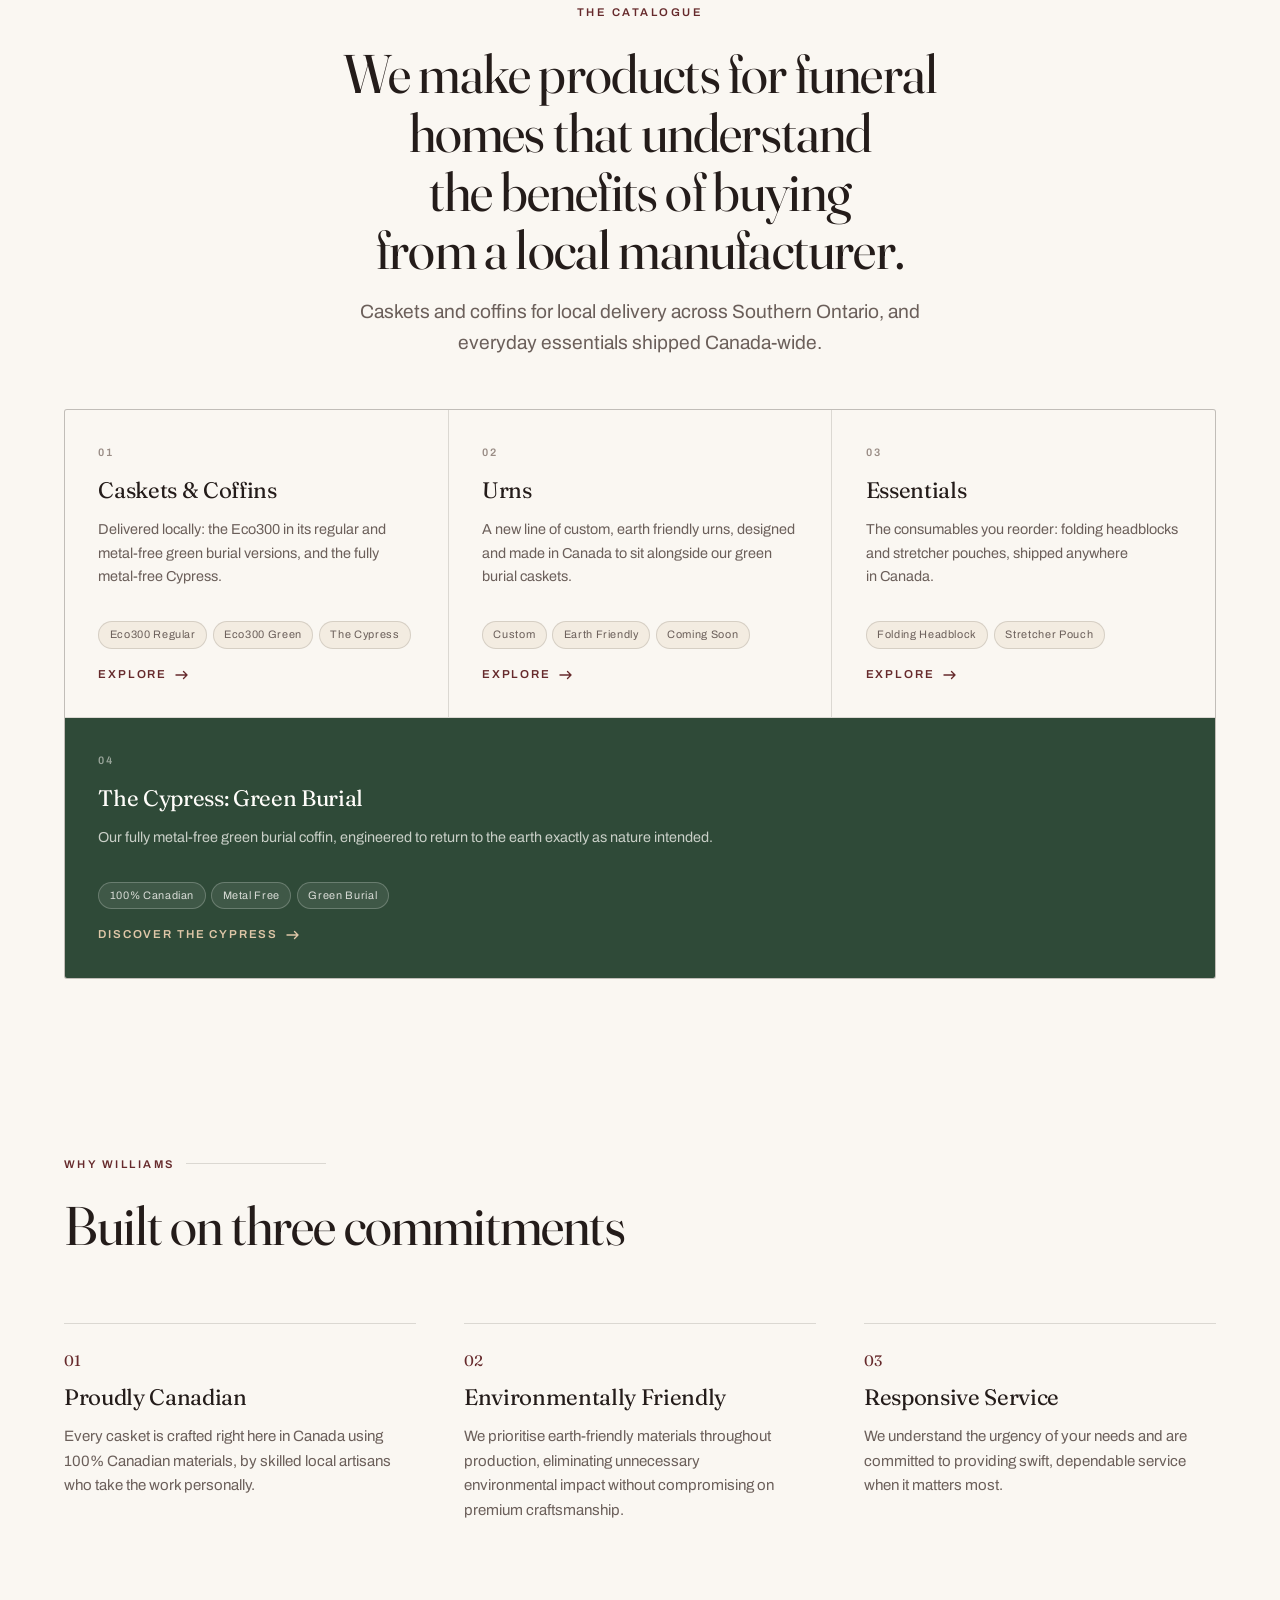
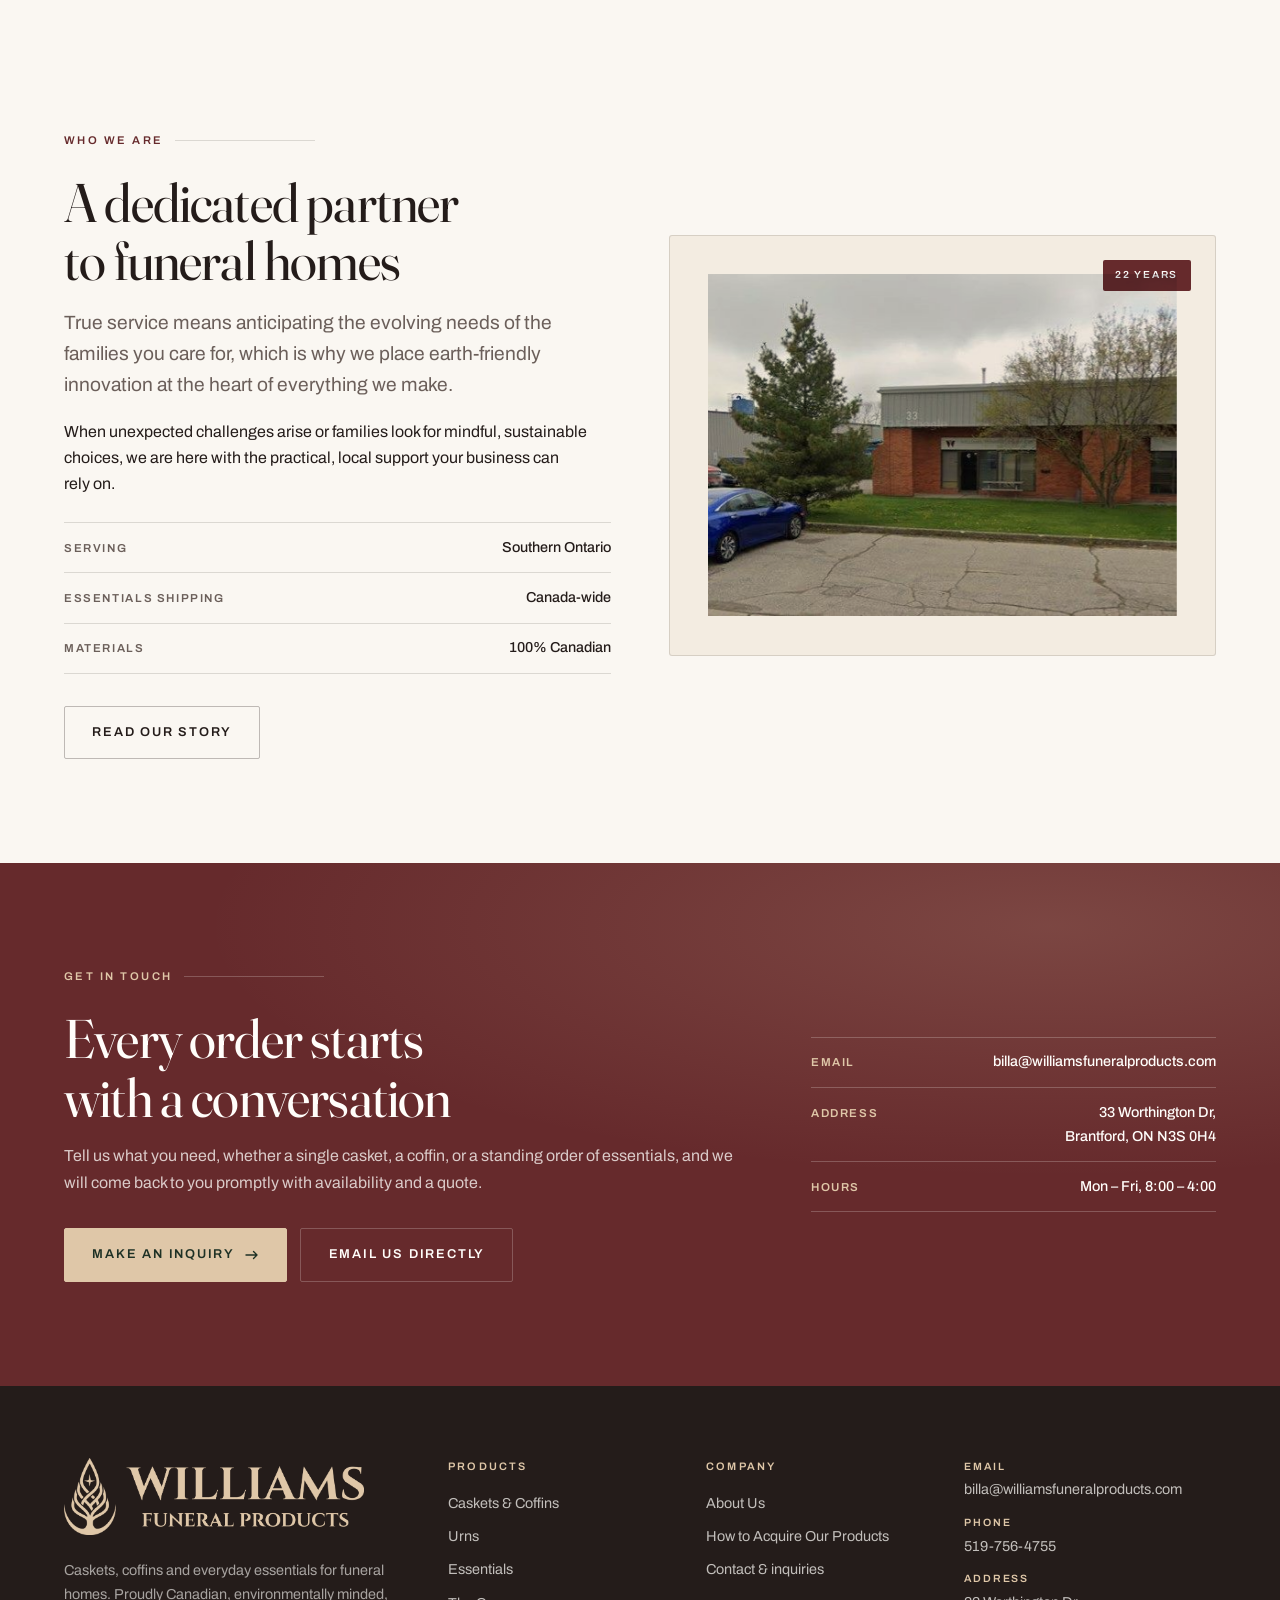
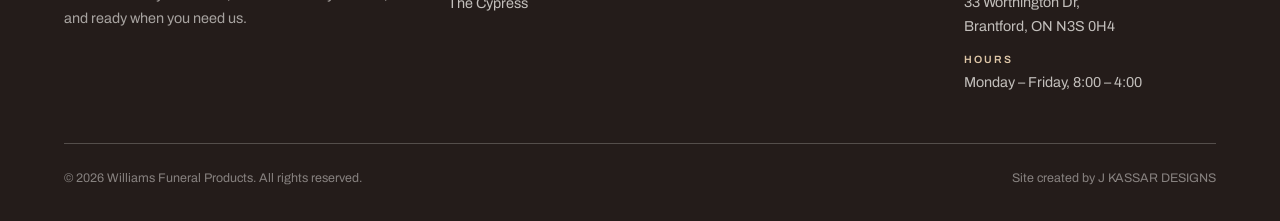
==== commit 0b1d435e: "New Cypress wordmark, and give How to Acquire its images Dropped in the supplied artwork, which read" ====
--- a/index.html
+++ b/index.html
@@ -478,7 +478,7 @@
   <section class="cyp-hero" aria-labelledby="cyp-hero-title">
     <div class="wrap cyp-hero__inner">
       <div class="cyp-hero__copy">
-        <img class="cyp-hero__mark" src="assets/img/logos/cypress-text-white.png" alt="" width="677" height="161" data-rise="1">
+        <img class="cyp-hero__mark" src="assets/img/logos/cypress-text-white.png" alt="" width="679" height="161" data-rise="1">
 
         <h1 class="cyp-hero__title" id="cyp-hero-title" data-rise="2">
           Back to Earth,
--- a/assets/css/style.css
+++ b/assets/css/style.css
@@ -1461,7 +1461,9 @@
   border: 1px solid var(--rule);
   border-radius: 3px;
   overflow: hidden;
-  scroll-margin-top: calc(var(--head-h) + 1.5rem);
+  /* No scroll-margin-top here: html already carries scroll-padding-top for
+     the sticky header, and the two stack, dropping a deep-linked product
+     twice as far down the screen as every other anchor target. */
   transition: border-color 0.35s var(--ease), box-shadow 0.35s var(--ease),
               transform 0.35s var(--ease);
 }
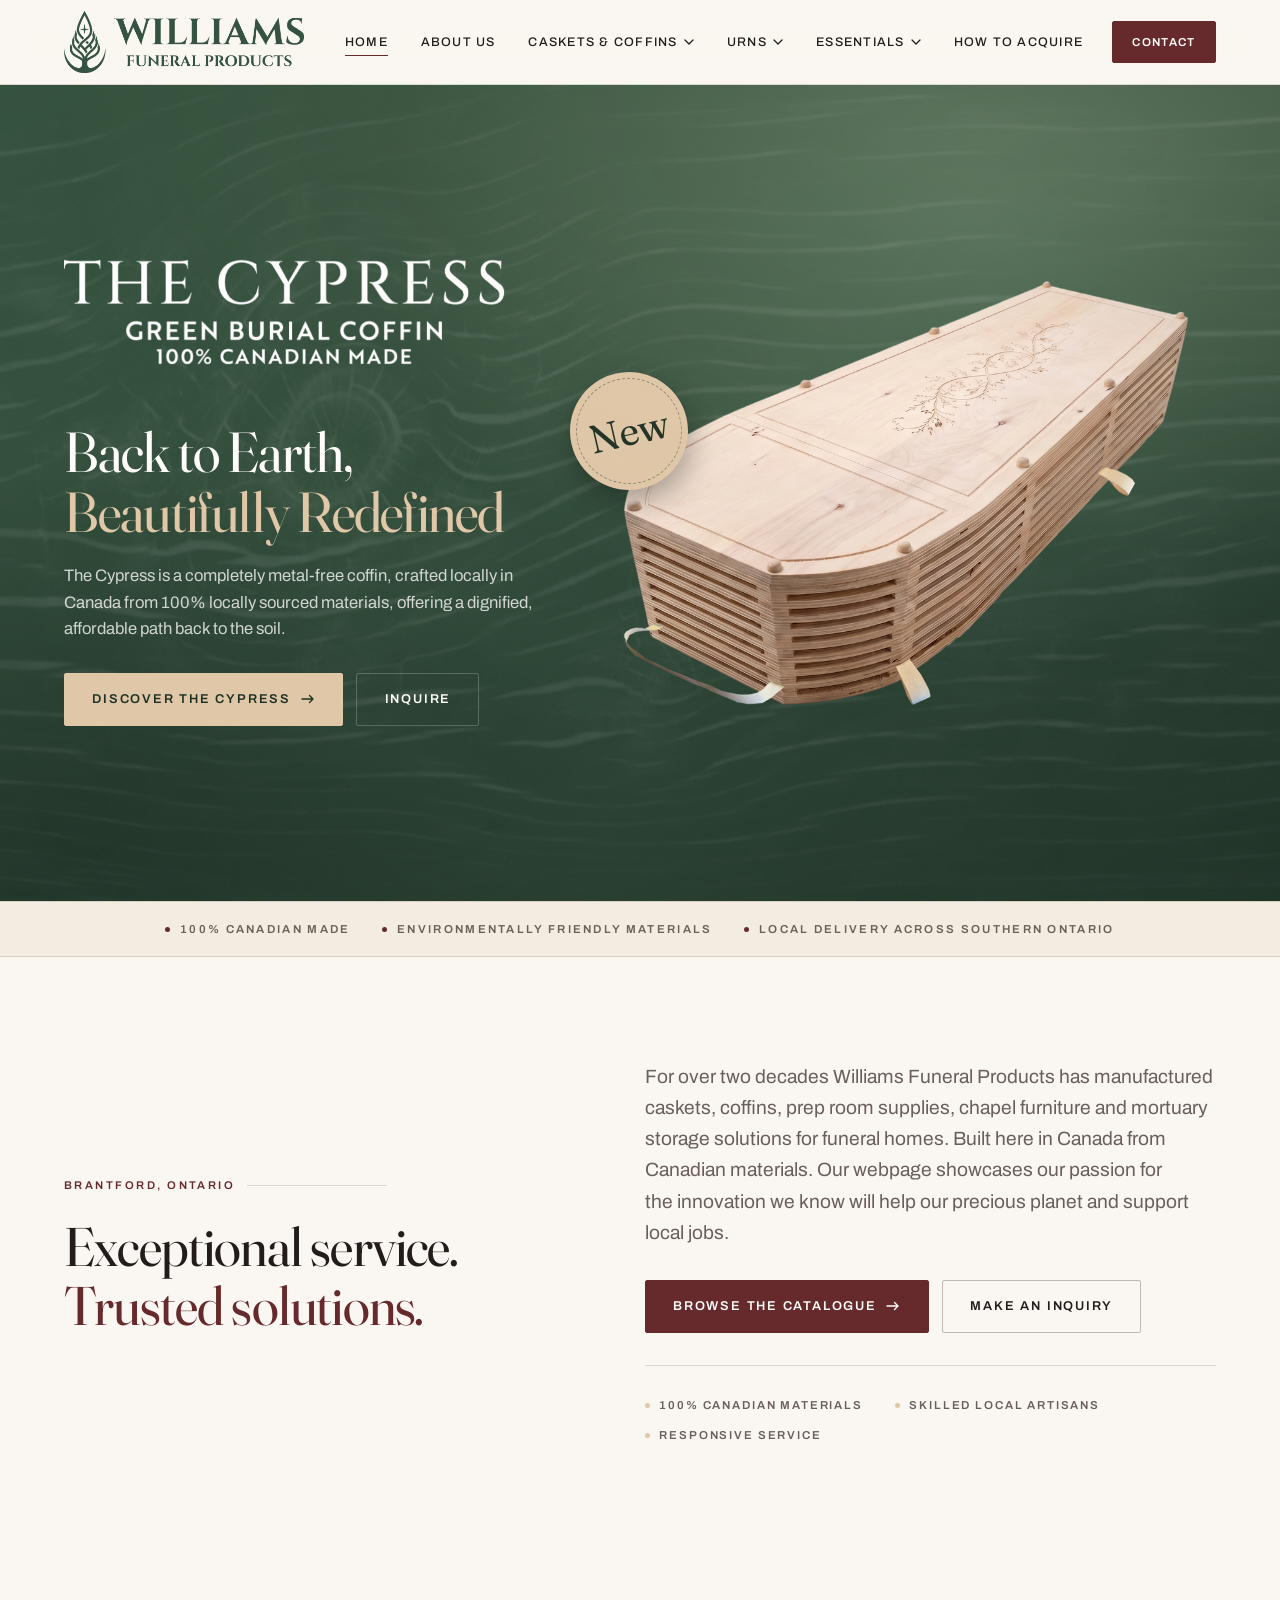
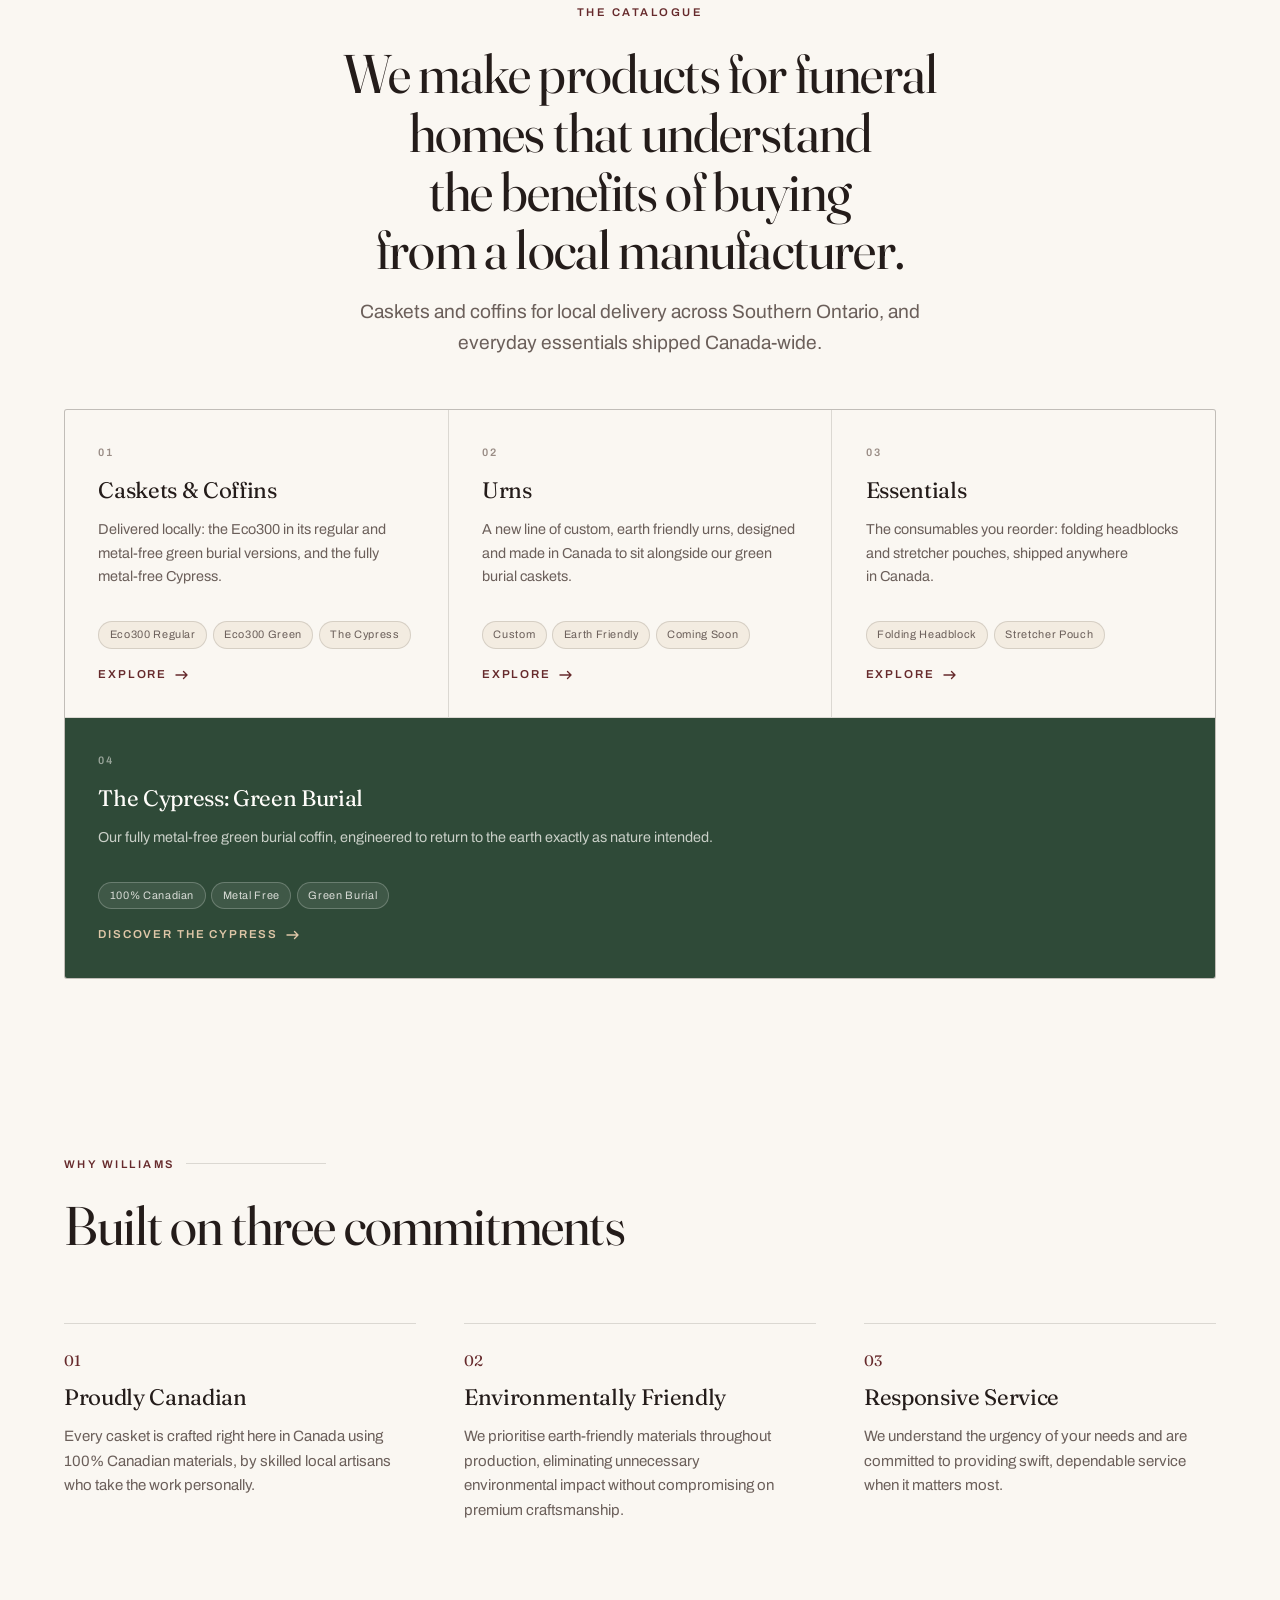
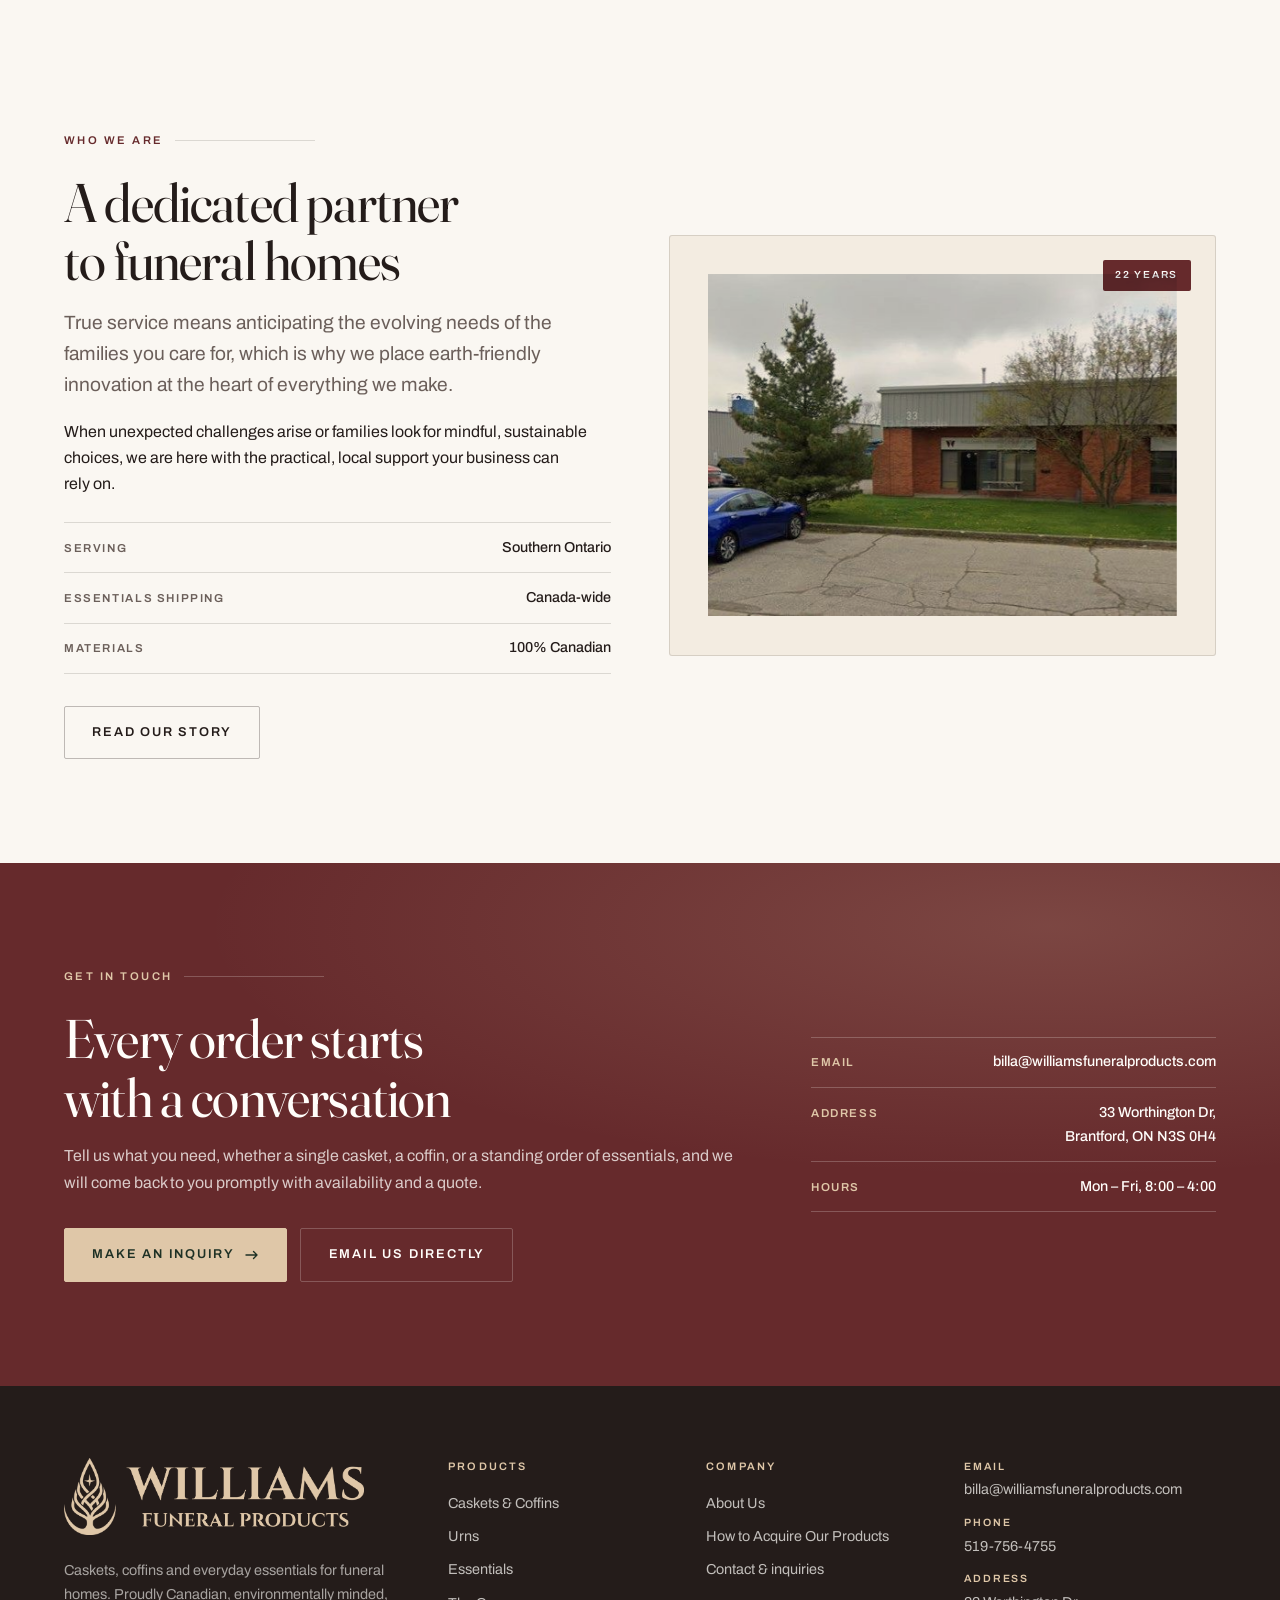
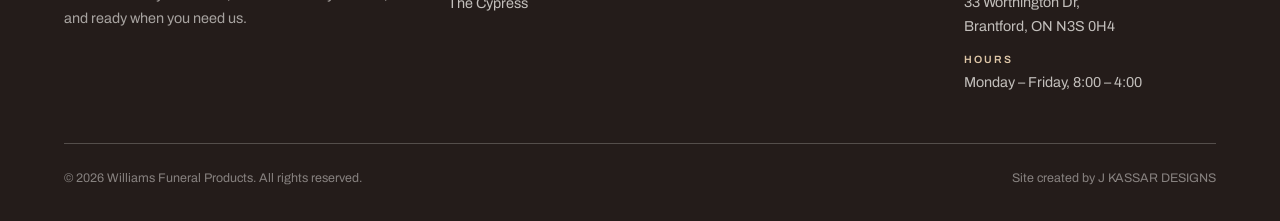
==== commit abb40ba5: "Supplied photography, and flatten How to Acquire to a plain link How to Acquire takes the two suppli" ====
--- a/index.html
+++ b/index.html
@@ -360,20 +360,7 @@
           </div>
         </li>
 
-        <li class="nav__item" data-dropdown>
-          <a class="nav__link" href="how-to-acquire" data-dropdown-trigger aria-expanded="false" aria-controls="menu-acquire">
-            How to Acquire
-            <svg class="nav__caret" width="10" height="6" viewBox="0 0 10 6" fill="none" aria-hidden="true"><path d="M1 1l4 4 4-4" stroke="currentColor" stroke-width="1.3" stroke-linecap="round" stroke-linejoin="round"/></svg>
-          </a>
-          <div class="mega" id="menu-acquire" data-dropdown-panel data-open="false">
-            <p class="mega__head">How to Acquire Our Products</p>
-            <ul class="mega__list">
-              <li><a class="mega__link" href="how-to-acquire#families">Information for Families</a></li>
-              <li><a class="mega__link" href="how-to-acquire#funeral-service-providers">Information for Funeral Service Providers</a></li>
-            </ul>
-            <a class="mega__all" href="how-to-acquire">Read the full page</a>
-          </div>
-        </li>
+        <li class="nav__item"><a class="nav__link" href="how-to-acquire">How to Acquire</a></li>
 
         <li class="nav__item nav__item--cta"><a class="btn btn--nav" href="contact">Contact</a></li>
       </ul>
@@ -438,19 +425,7 @@
         </div></div>
       </li>
 
-      <li class="drawer__item">
-        <button class="drawer__toggle" type="button" data-acc-trigger aria-expanded="false" aria-controls="acc-acquire">
-          How to Acquire
-          <svg class="nav__caret" width="12" height="7" viewBox="0 0 10 6" fill="none" aria-hidden="true"><path d="M1 1l4 4 4-4" stroke="currentColor" stroke-width="1.3" stroke-linecap="round" stroke-linejoin="round"/></svg>
-        </button>
-        <div class="drawer__panel" id="acc-acquire" data-open="false"><div>
-          <ul class="drawer__sub">
-            <li><a href="how-to-acquire#families">Information for Families</a></li>
-            <li><a href="how-to-acquire#funeral-service-providers">Information for Funeral Service Providers</a></li>
-            <li><a href="how-to-acquire">Read the full page &rarr;</a></li>
-          </ul>
-        </div></div>
-      </li>
+      <li class="drawer__item"><a class="drawer__link" href="how-to-acquire">How to Acquire</a></li>
 
       <li class="drawer__item"><a class="drawer__link" href="contact">Contact</a></li>
     </ul>
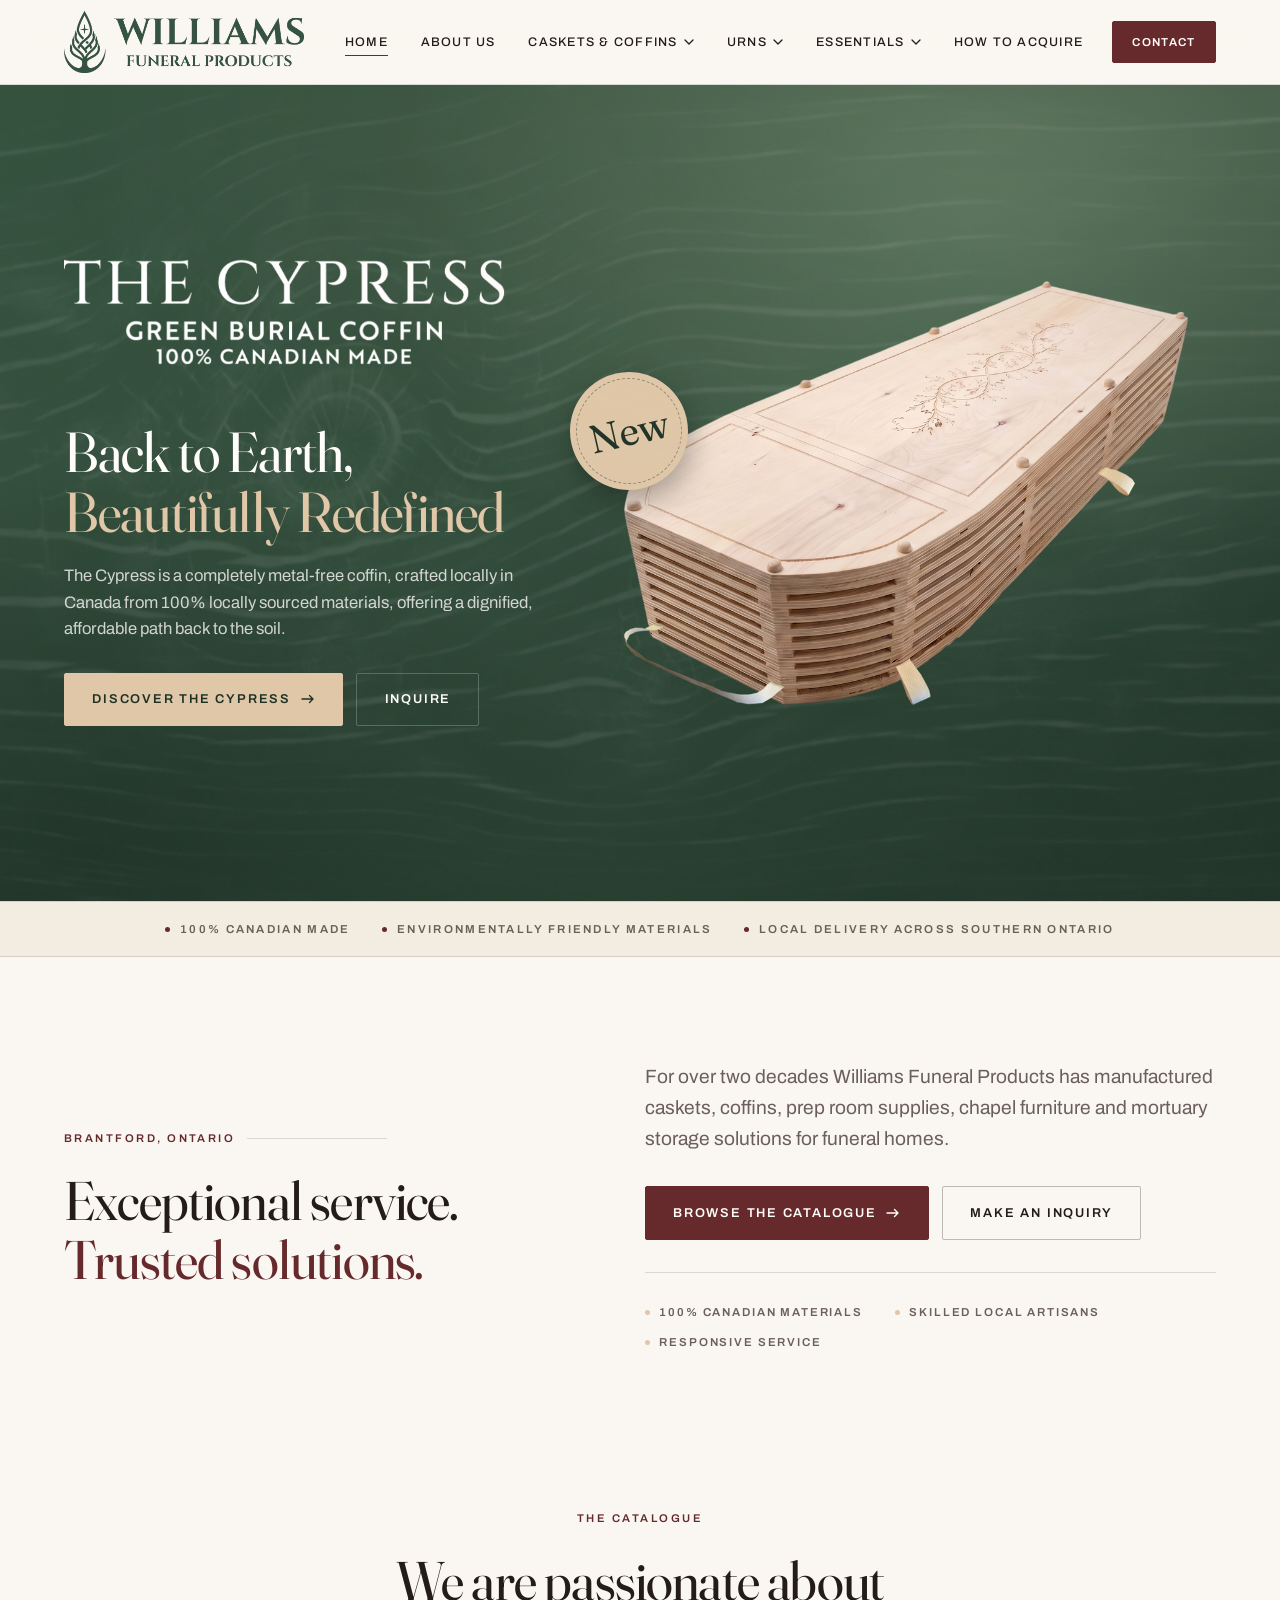
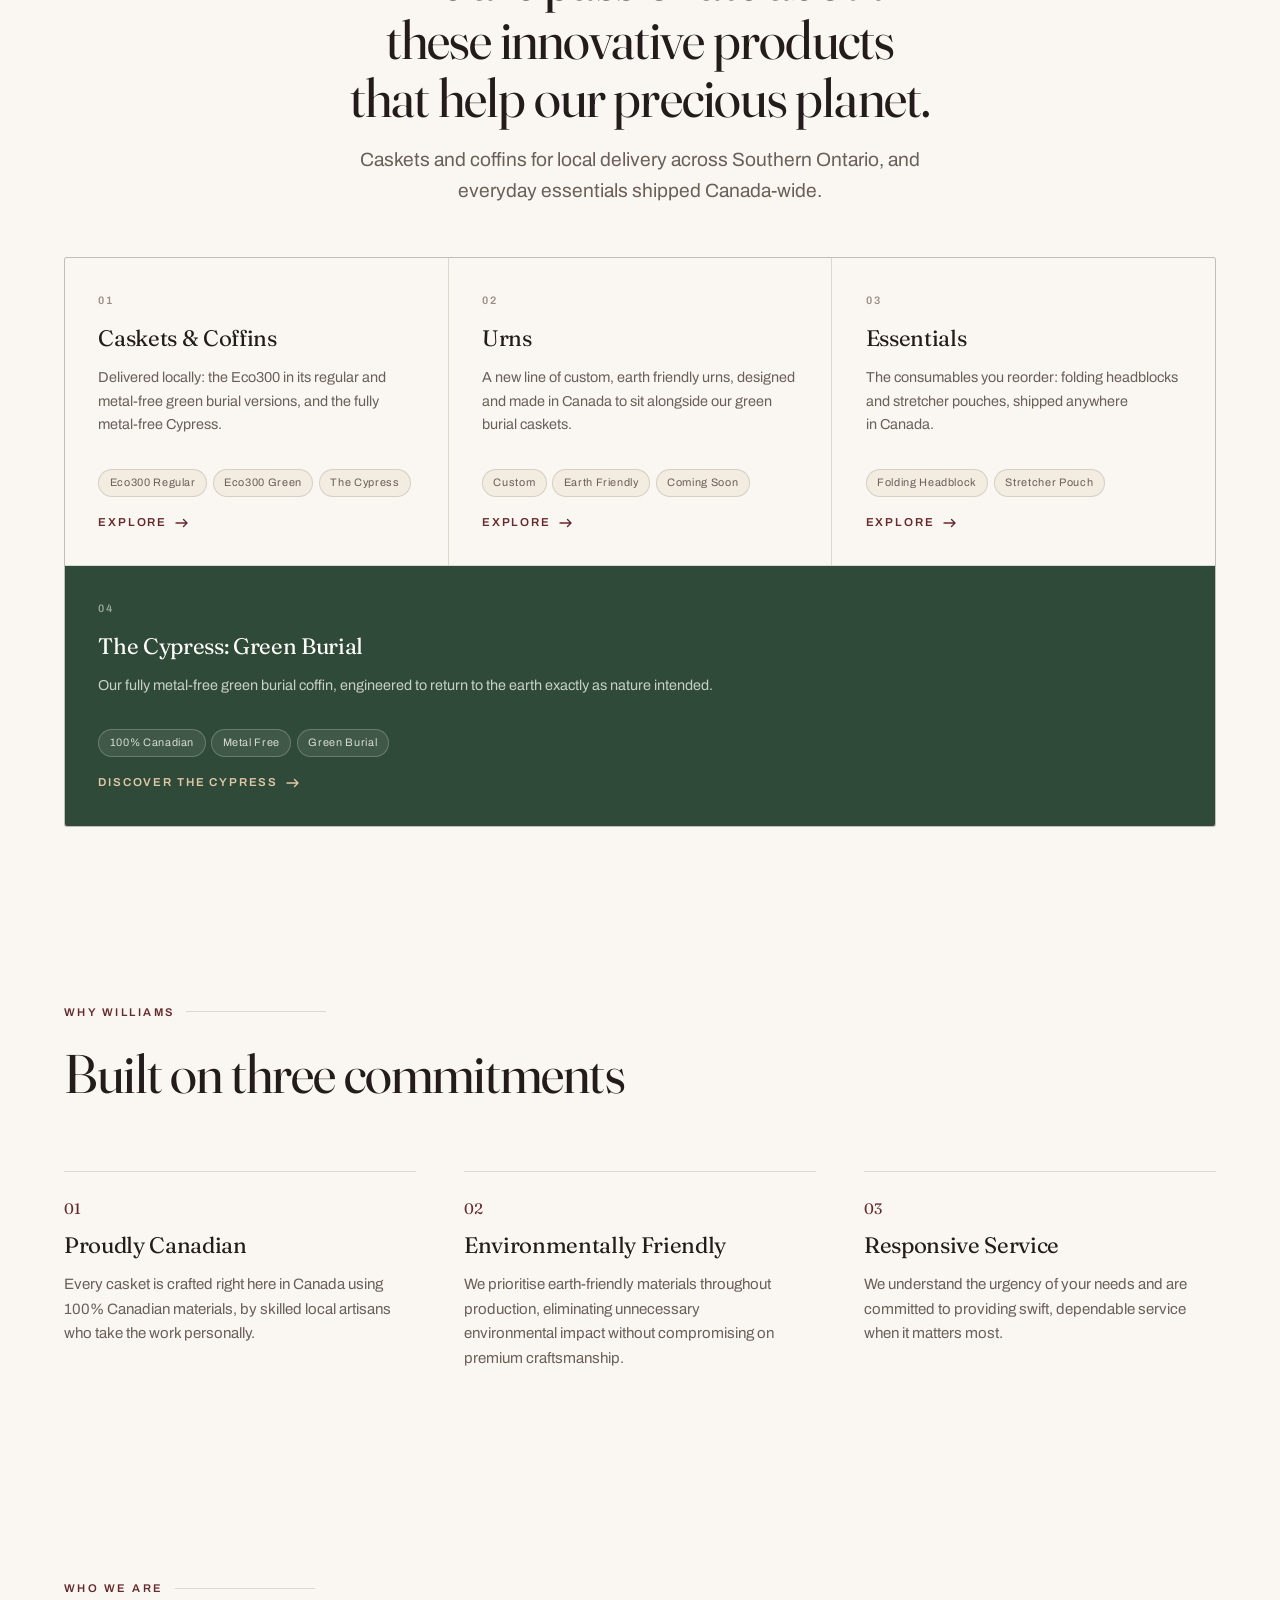
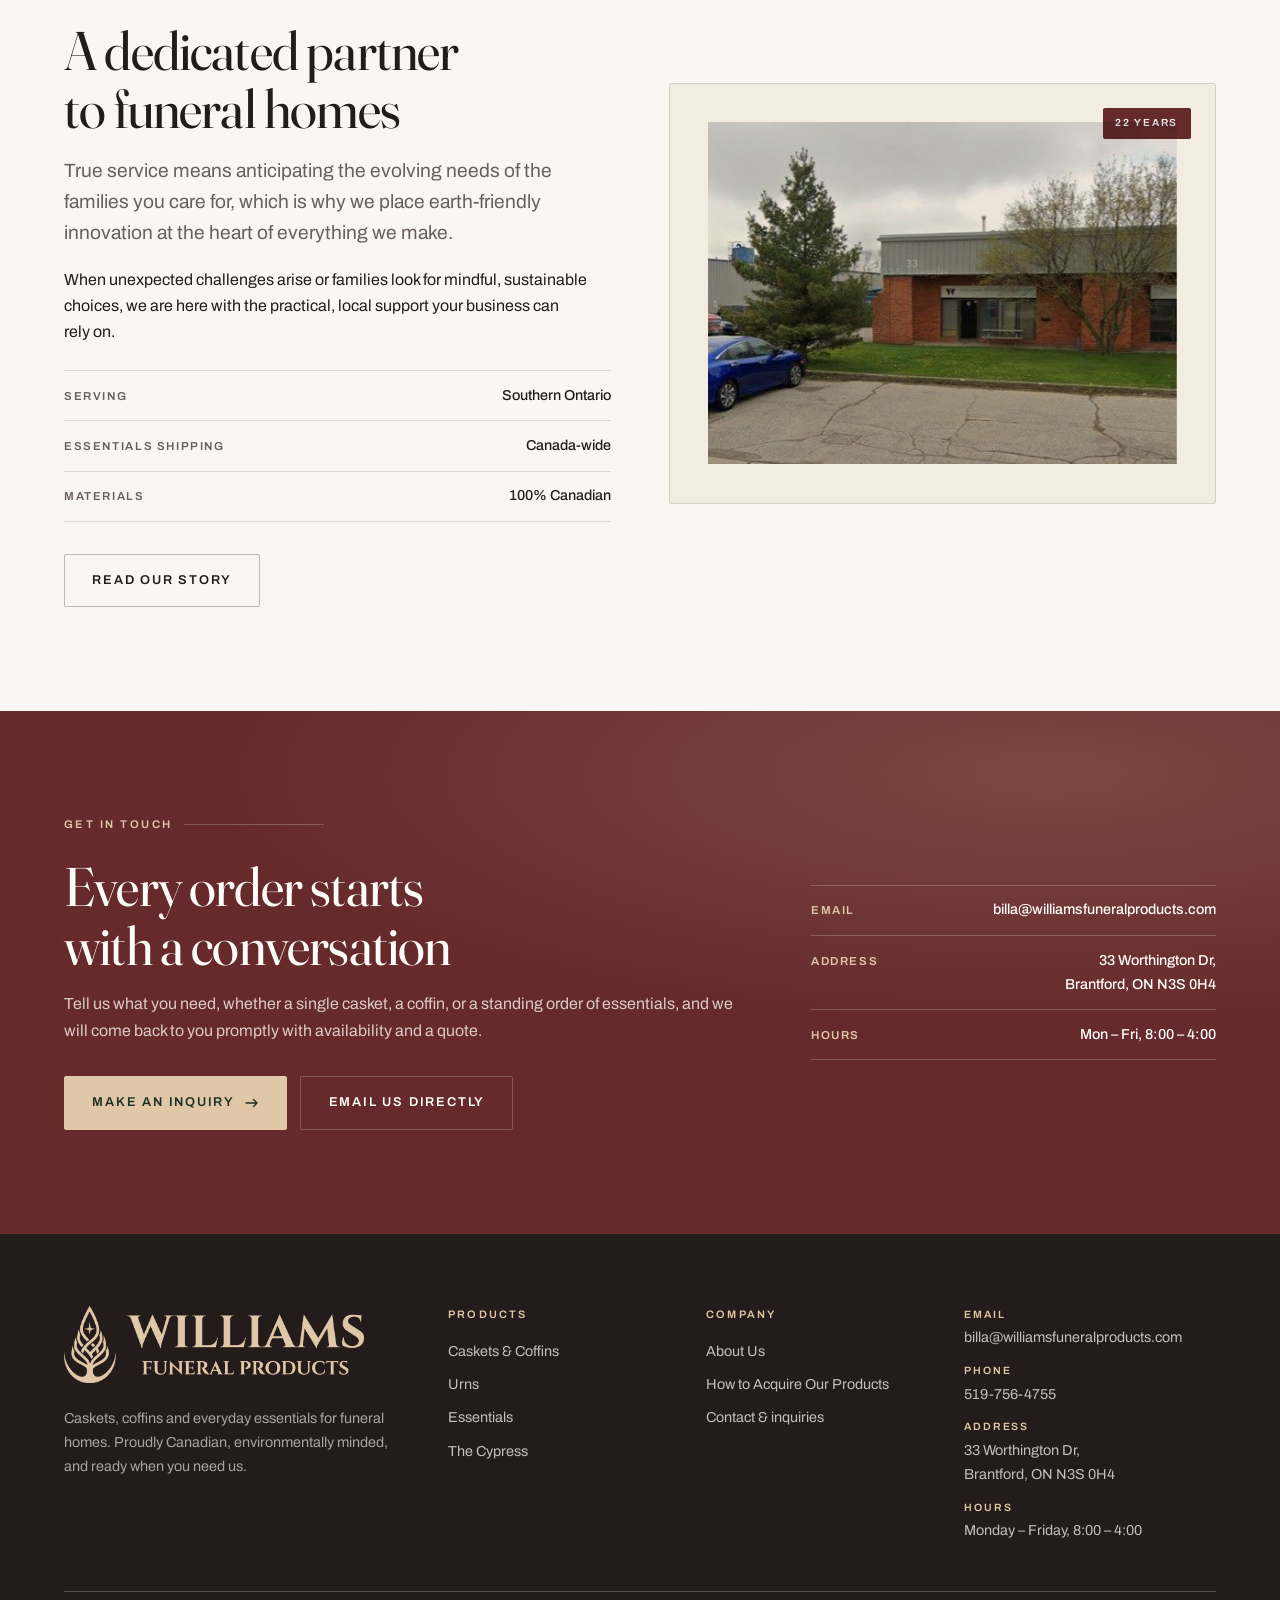
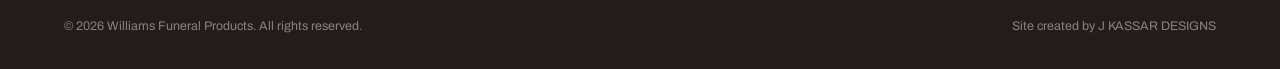
==== commit f45609ff: "Trim the home intro and reword the catalogue heading The intro above the catalogue buttons drops its" ====
--- a/index.html
+++ b/index.html
@@ -510,10 +510,7 @@
           <p class="lede">
             For over two decades Williams Funeral Products has manufactured
             caskets, coffins, prep room supplies, chapel furniture and mortuary
-            storage solutions for funeral homes. Built here in Canada from
-            Canadian materials. Our webpage showcases our passion for the
-            innovation we know will help our precious planet and support local
-            jobs.
+            storage solutions for funeral homes.
           </p>
           <div class="btn-row intro__actions">
             <a class="btn" href="caskets-containers">
@@ -540,7 +537,7 @@
       <div class="sec-head sec-head--center">
         <div class="sec-head__text" data-reveal>
           <p class="eyebrow eyebrow--center">The catalogue</p>
-          <h2 class="h-lg sec-head__title" id="cat-title">We make products for funeral homes that understand the benefits of buying from a local manufacturer.</h2>
+          <h2 class="h-lg sec-head__title" id="cat-title">We are passionate about these innovative products that help our precious planet.</h2>
           <p class="lede">
             Caskets and coffins for local delivery across Southern Ontario,
             and everyday essentials shipped Canada-wide.
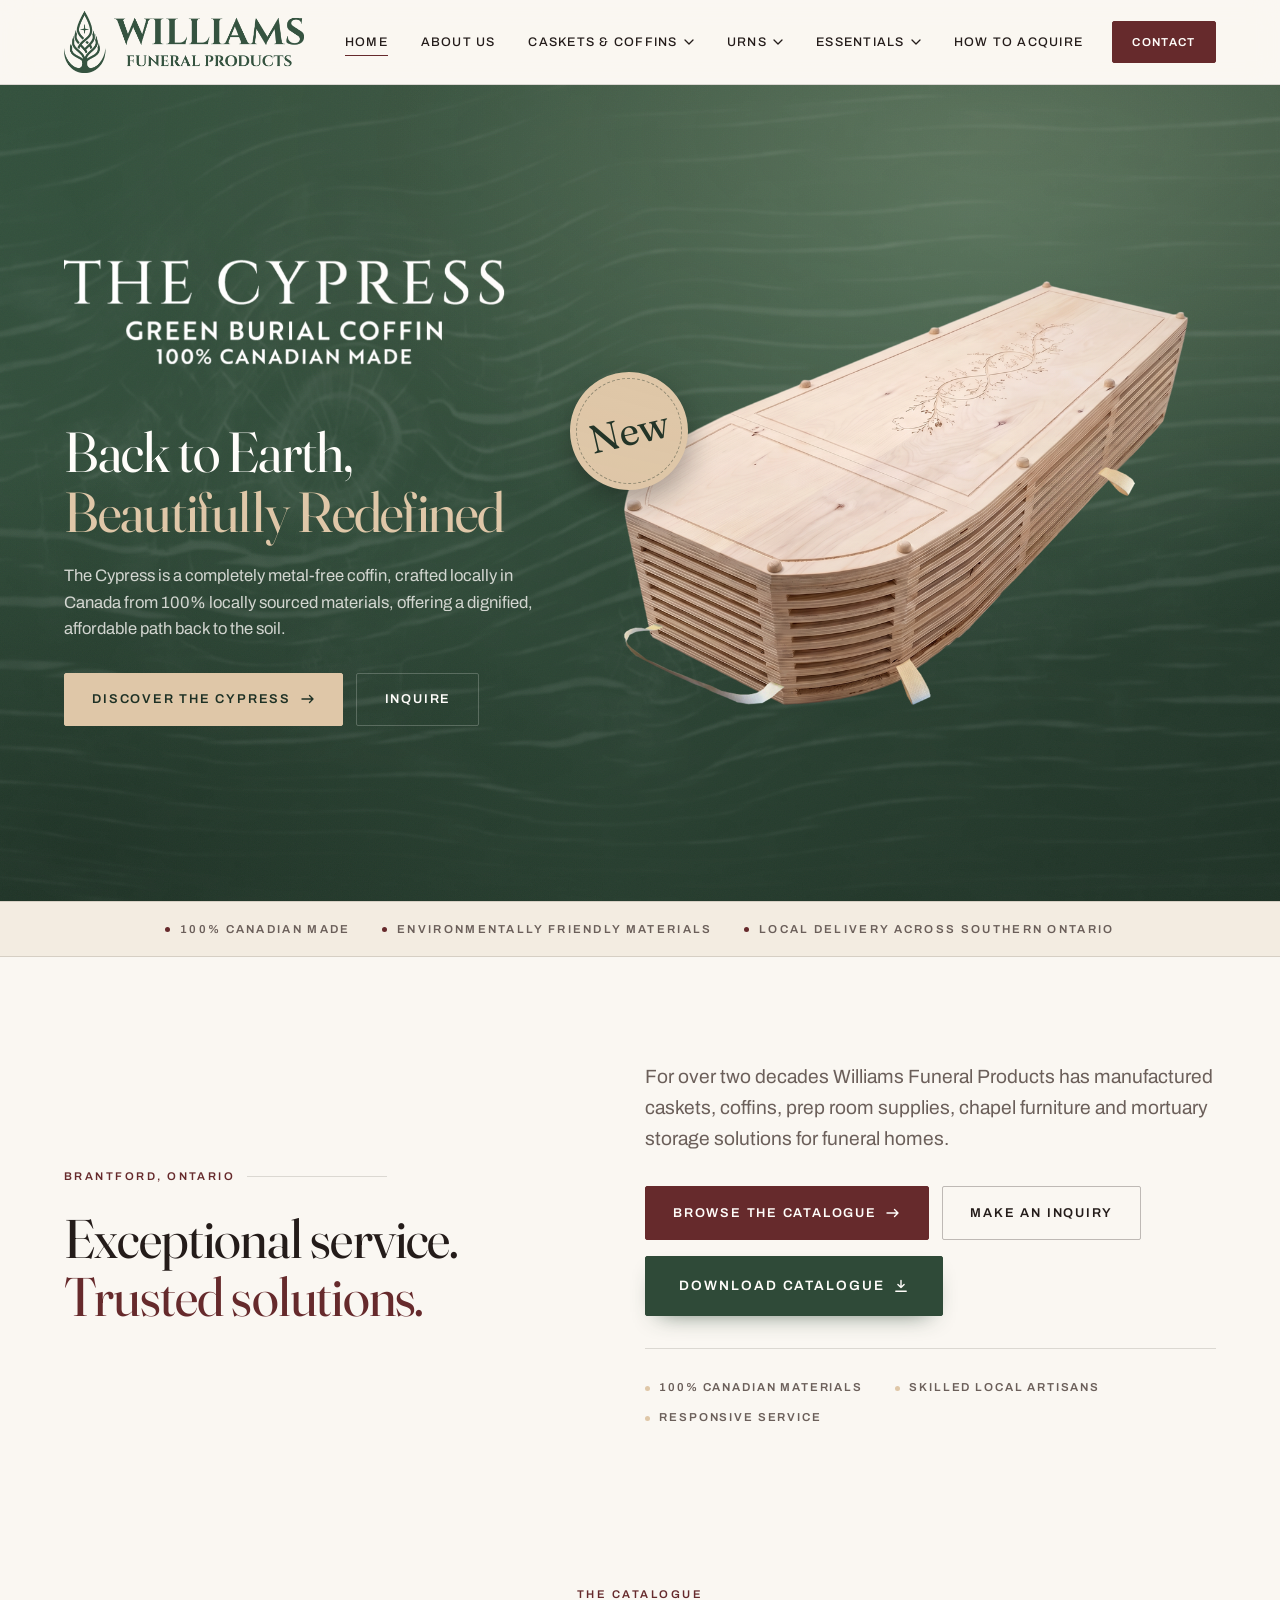
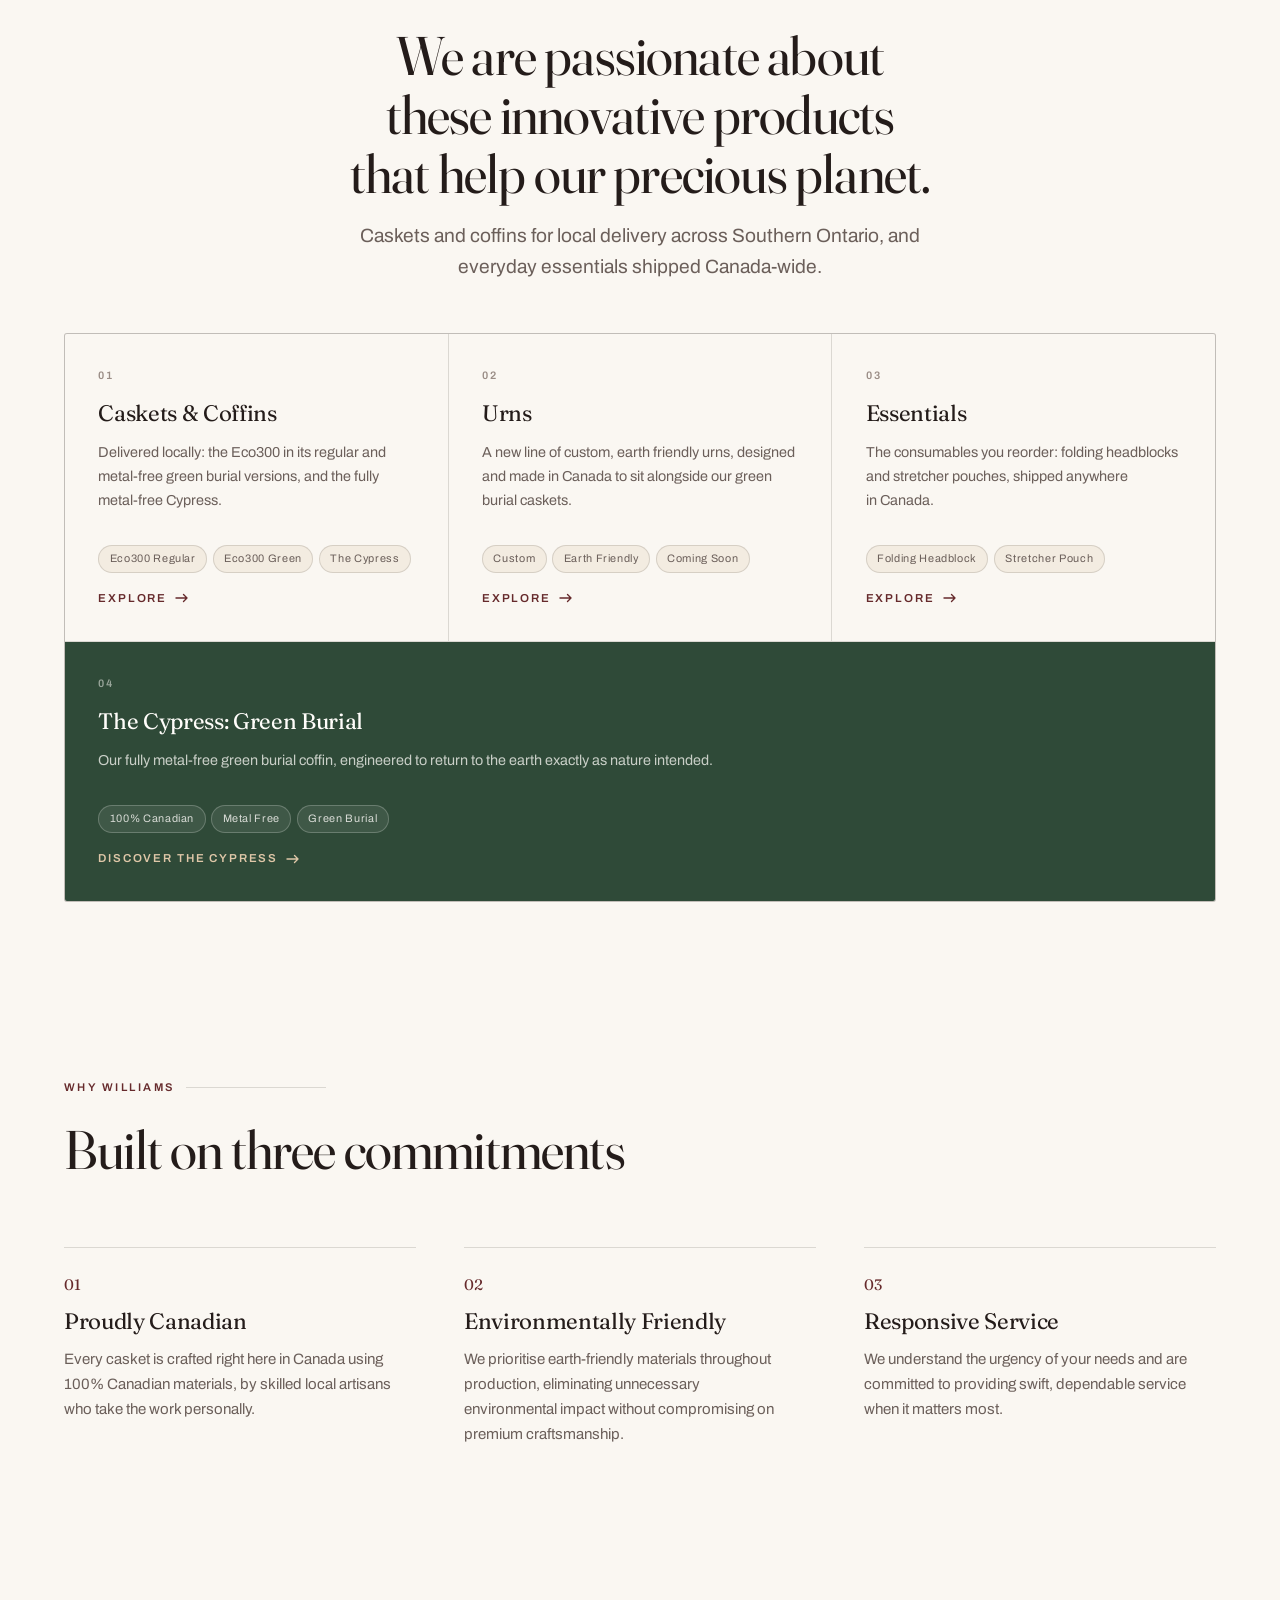
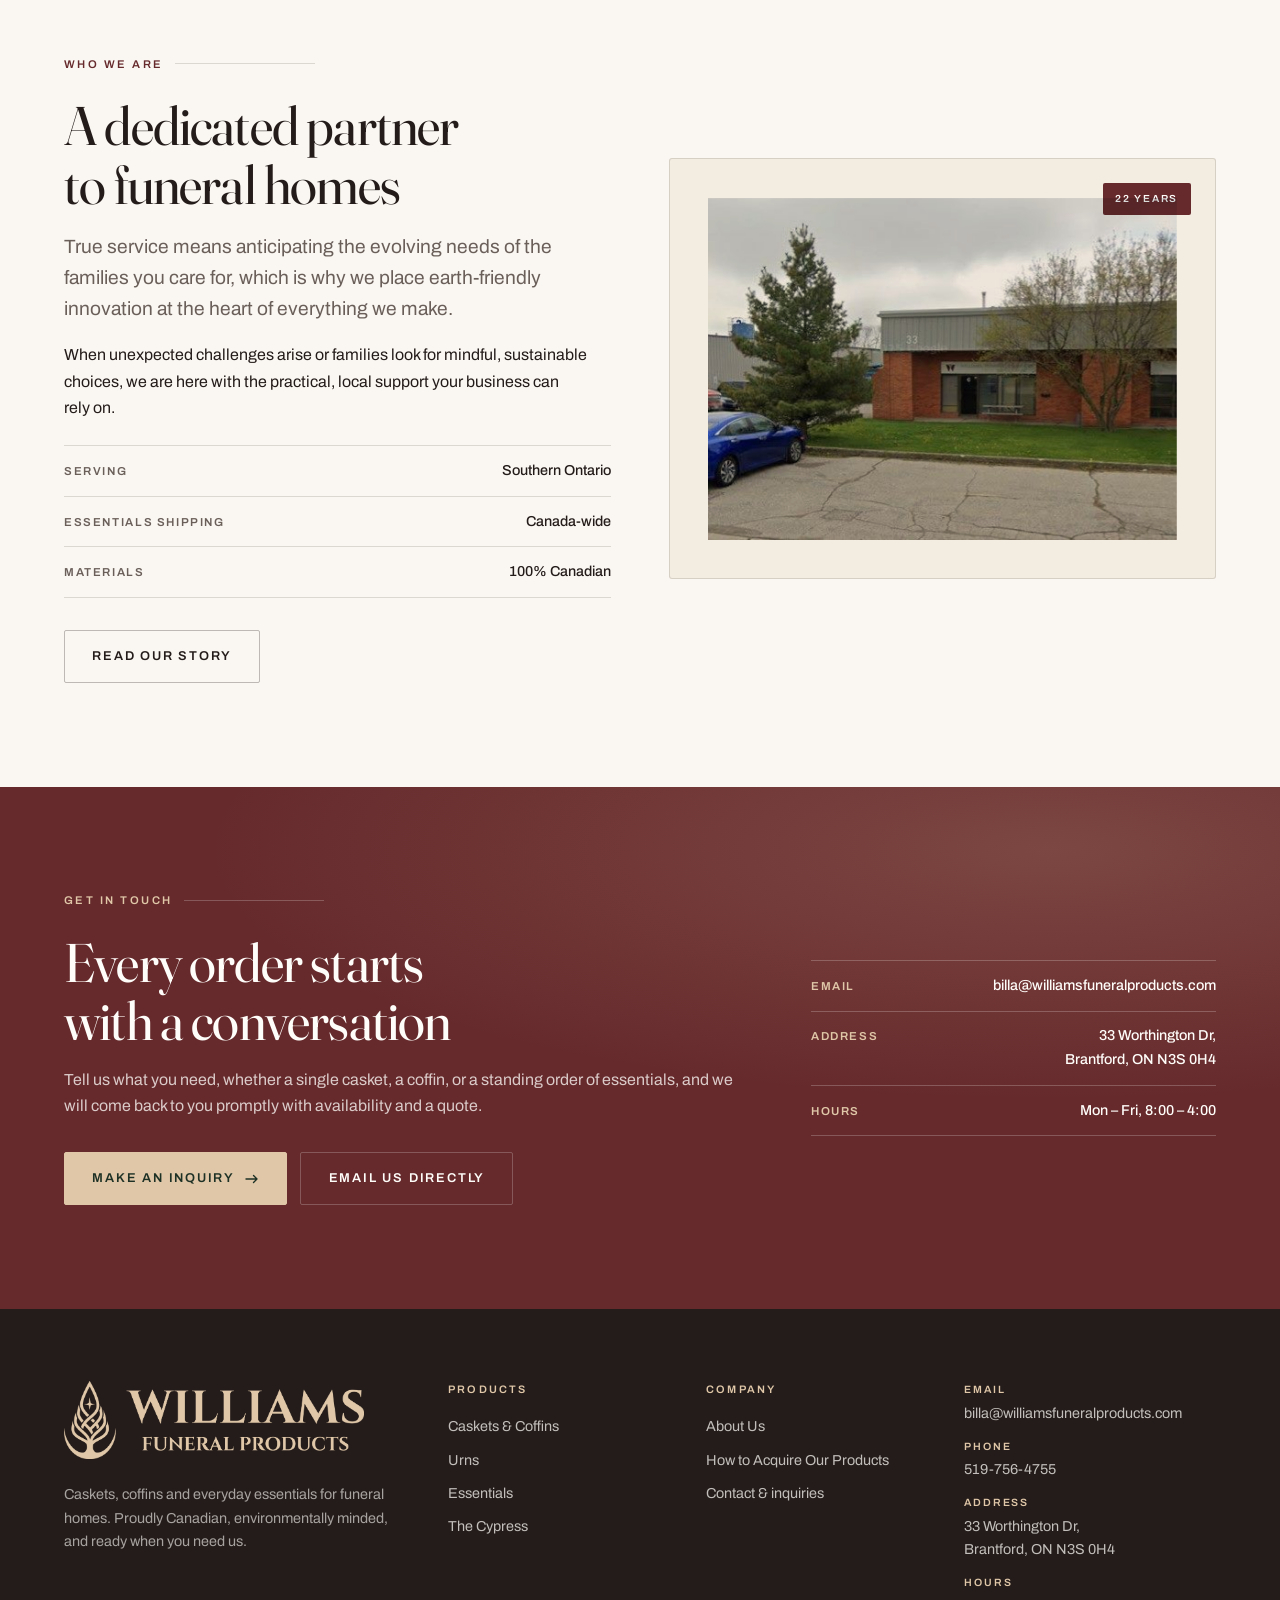
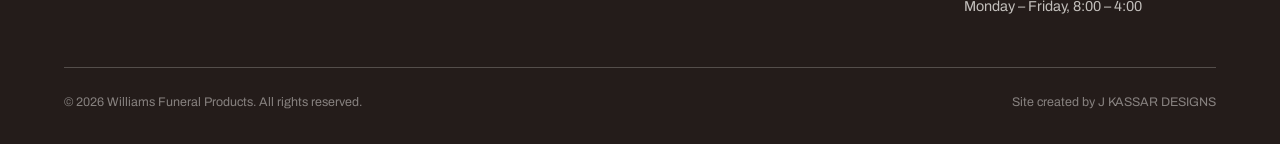
==== commit ebd7873b: "Add the digital catalogue download to the home intro A Download Catalogue button on its own row unde" ====
--- a/index.html
+++ b/index.html
@@ -519,6 +519,12 @@
             </a>
             <a class="btn btn--ghost" href="contact">Make an inquiry</a>
           </div>
+          <div class="btn-row intro__actions intro__actions--feature">
+            <a class="btn btn--feature" href="assets/docs/williams-funeral-products-catalogue.pdf" target="_blank" rel="noopener" aria-label="Download Catalogue (PDF, opens in a new tab)">
+              Download Catalogue
+              <svg class="btn__arrow" width="14" height="14" viewBox="0 0 14 14" fill="none" aria-hidden="true"><path d="M7 1.5v7M3.9 5.4L7 8.5l3.1-3.1M1.8 12.3h10.4" stroke="currentColor" stroke-width="1.4" stroke-linecap="round" stroke-linejoin="round"/></svg>
+            </a>
+          </div>
           <ul class="marks">
             <li>100% Canadian materials</li>
             <li>Skilled local artisans</li>
--- a/assets/css/style.css
+++ b/assets/css/style.css
@@ -242,6 +242,26 @@
 
 .btn--sand { --btn-bg: var(--sand); --btn-fg: var(--forest-deep); }
 .btn--sand:hover { background: var(--white); border-color: var(--white); color: var(--forest-deep); }
+
+/* The home intro's Download Catalogue CTA. It has to carry more weight than
+   the burgundy primary sitting above it, so it takes the forest green, a
+   wider box and a soft lift. The hue does most of the work; the extra size
+   only reinforces it. */
+.btn--feature {
+  --btn-bg: var(--forest);
+  --btn-fg: var(--white);
+  padding: 1.1rem 2.1rem;
+  font-size: 0.85rem;
+  box-shadow: 0 10px 24px -14px rgba(47, 74, 56, 0.85);
+}
+.btn--feature:hover {
+  background: var(--forest-deep);
+  border-color: var(--forest-deep);
+  box-shadow: 0 14px 30px -14px rgba(47, 74, 56, 0.9);
+}
+/* The arrow points down, so the hover nudge follows it instead of sliding
+   right the way the forward arrows do. */
+.btn--feature:hover .btn__arrow { transform: translateY(3px); }
 
 /* Nav-bar sized CTA: the full button is built for page bodies and would
    crowd the 84px header against the 0.78rem nav links. */
@@ -847,6 +867,10 @@
 }
 .intro__title em { display: block; font-style: normal; color: var(--burgundy); }
 .intro__actions { margin-top: var(--s5); }
+/* The Download Catalogue row sits on its own line under the two primaries,
+   tucked closer to them than the block above so the three still read as one
+   group of actions. */
+.intro__actions--feature { margin-top: var(--s3); }
 @media (min-width: 900px) {
   /* The headline column is much shorter than the copy column, so it is
      centred against it rather than top-aligned, which would leave a hole
